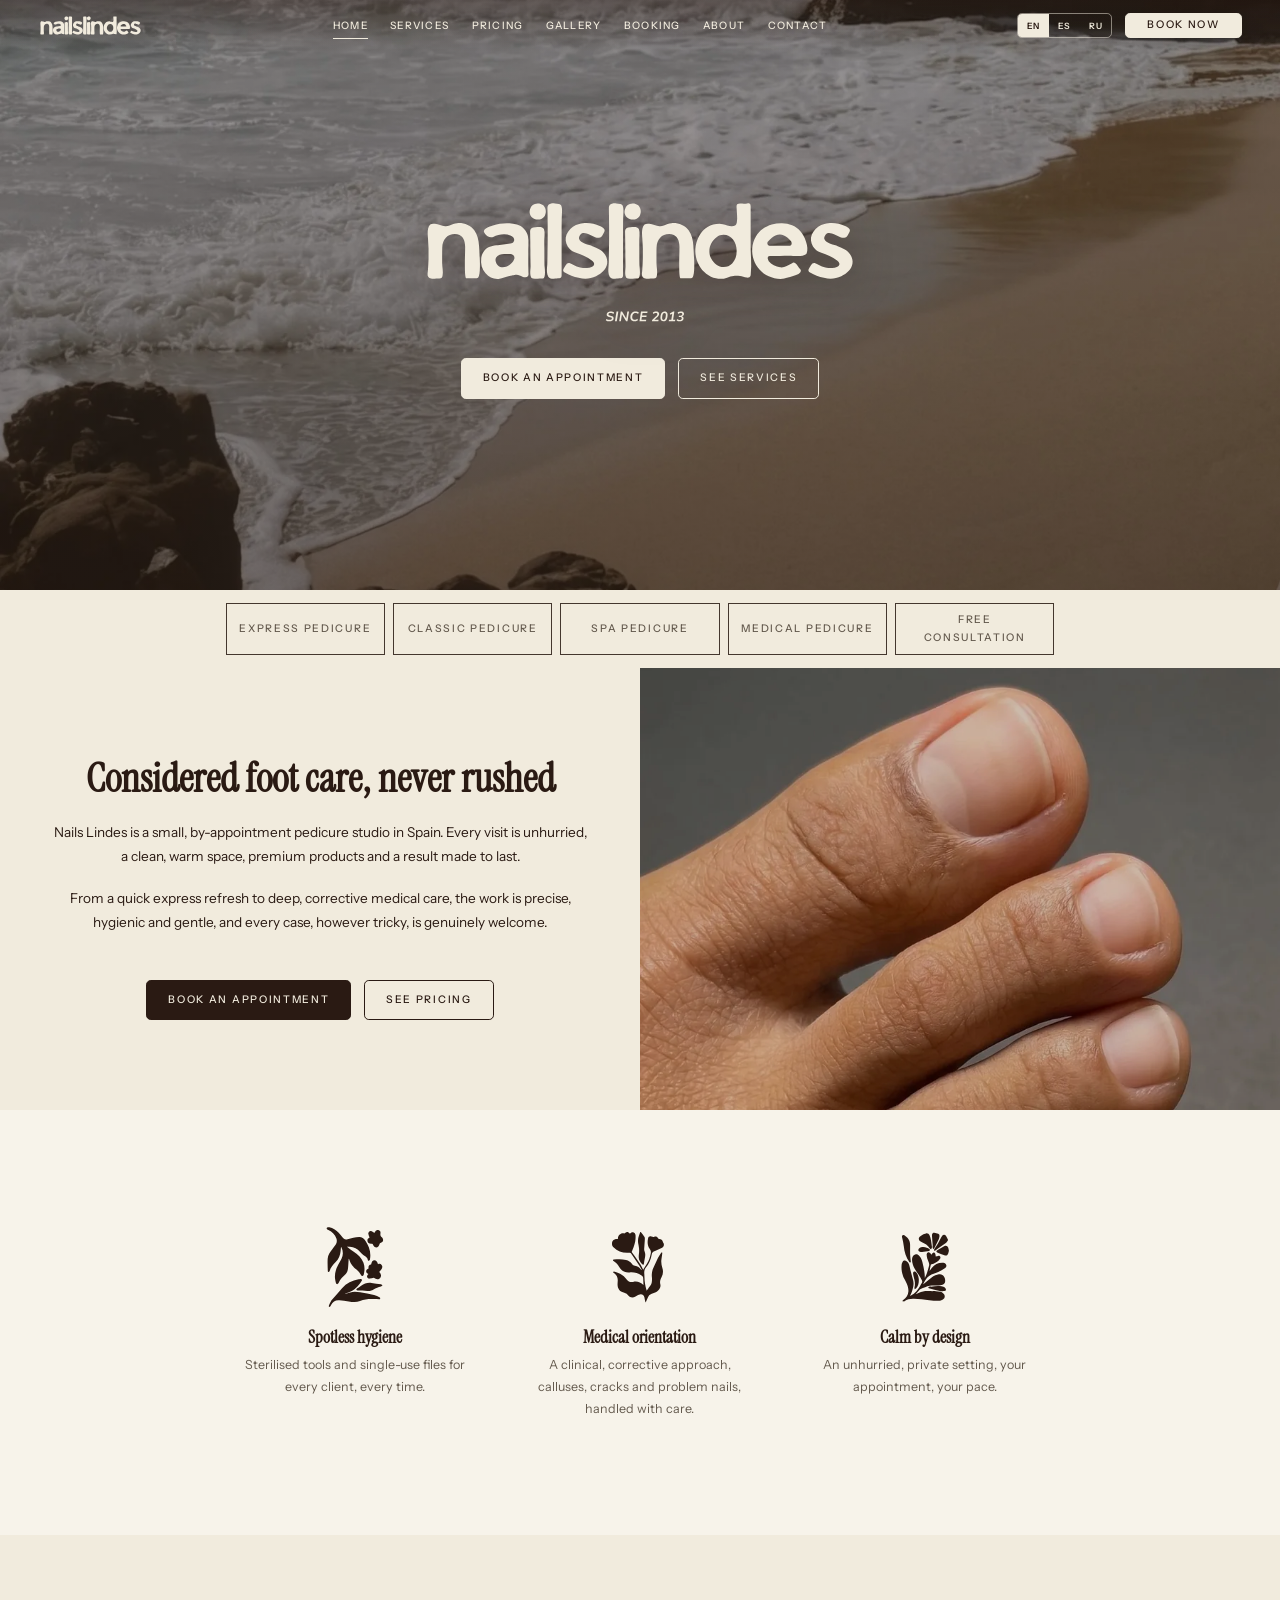
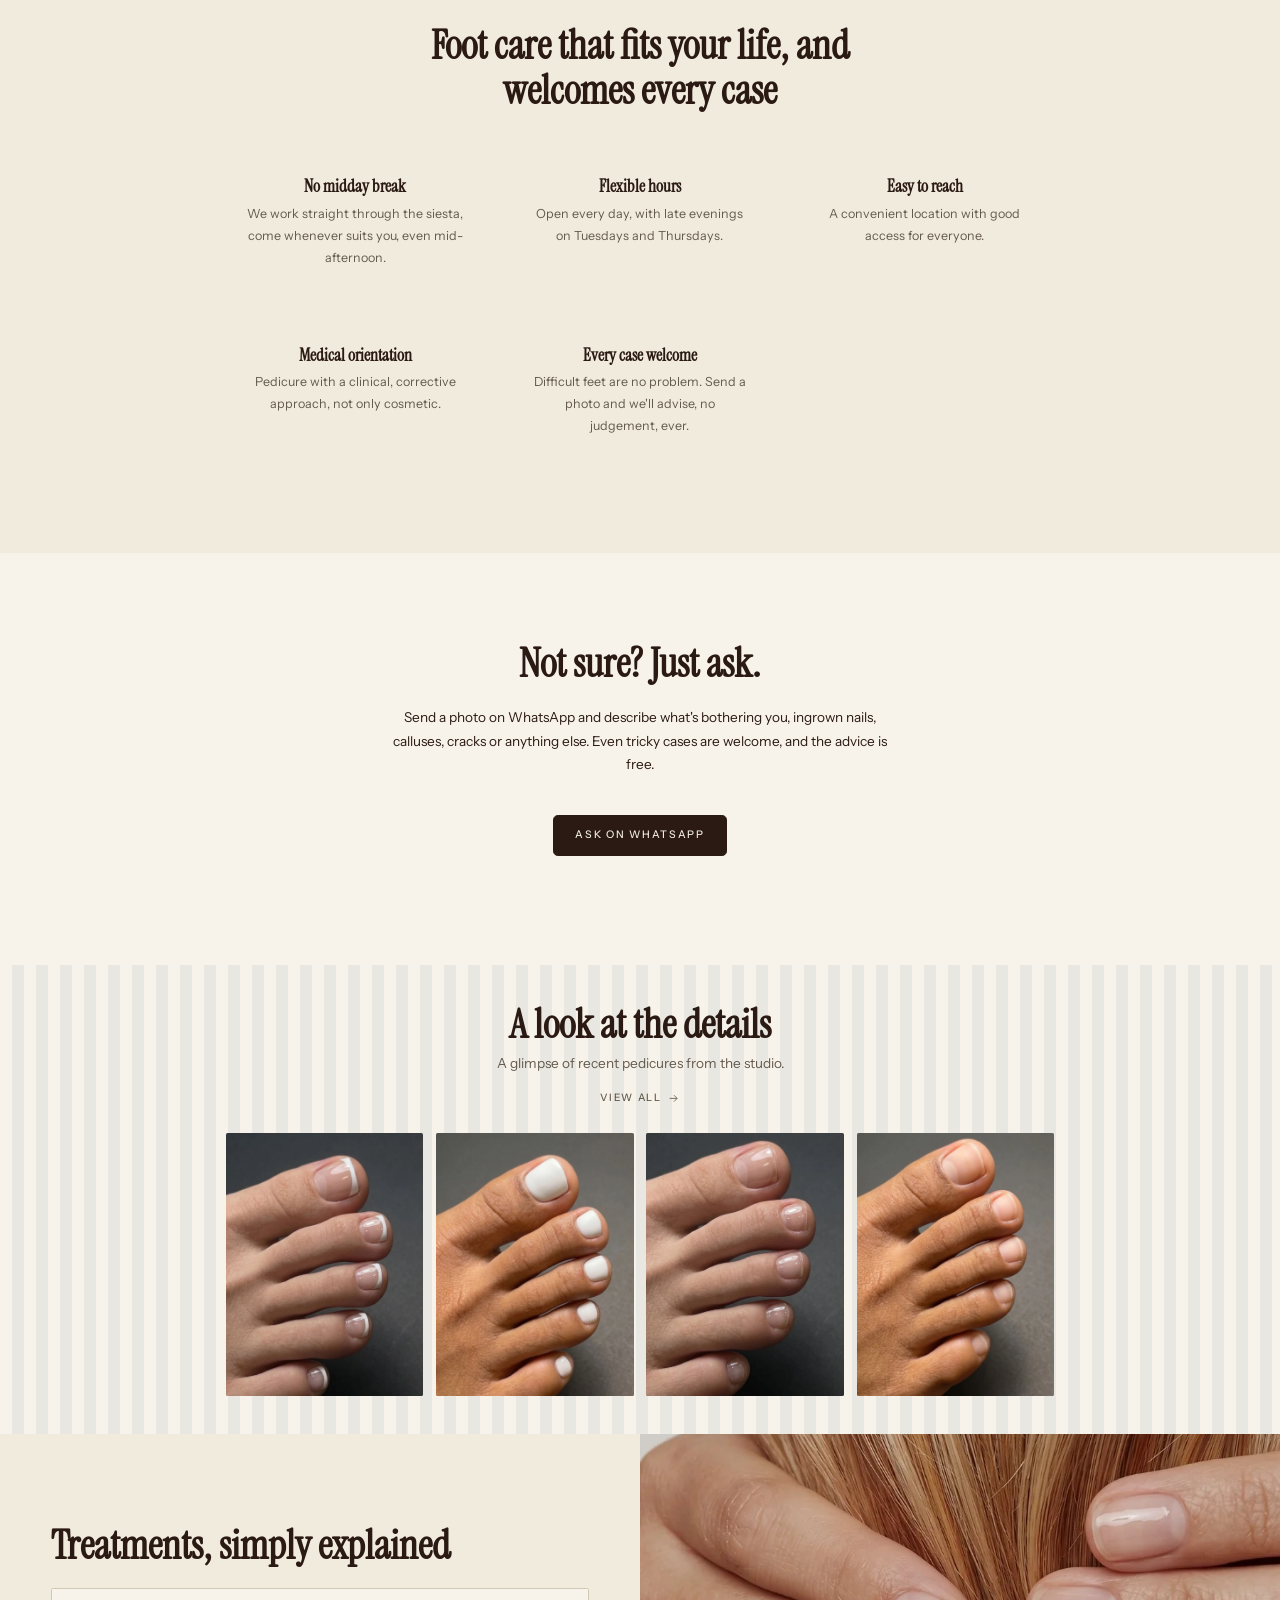
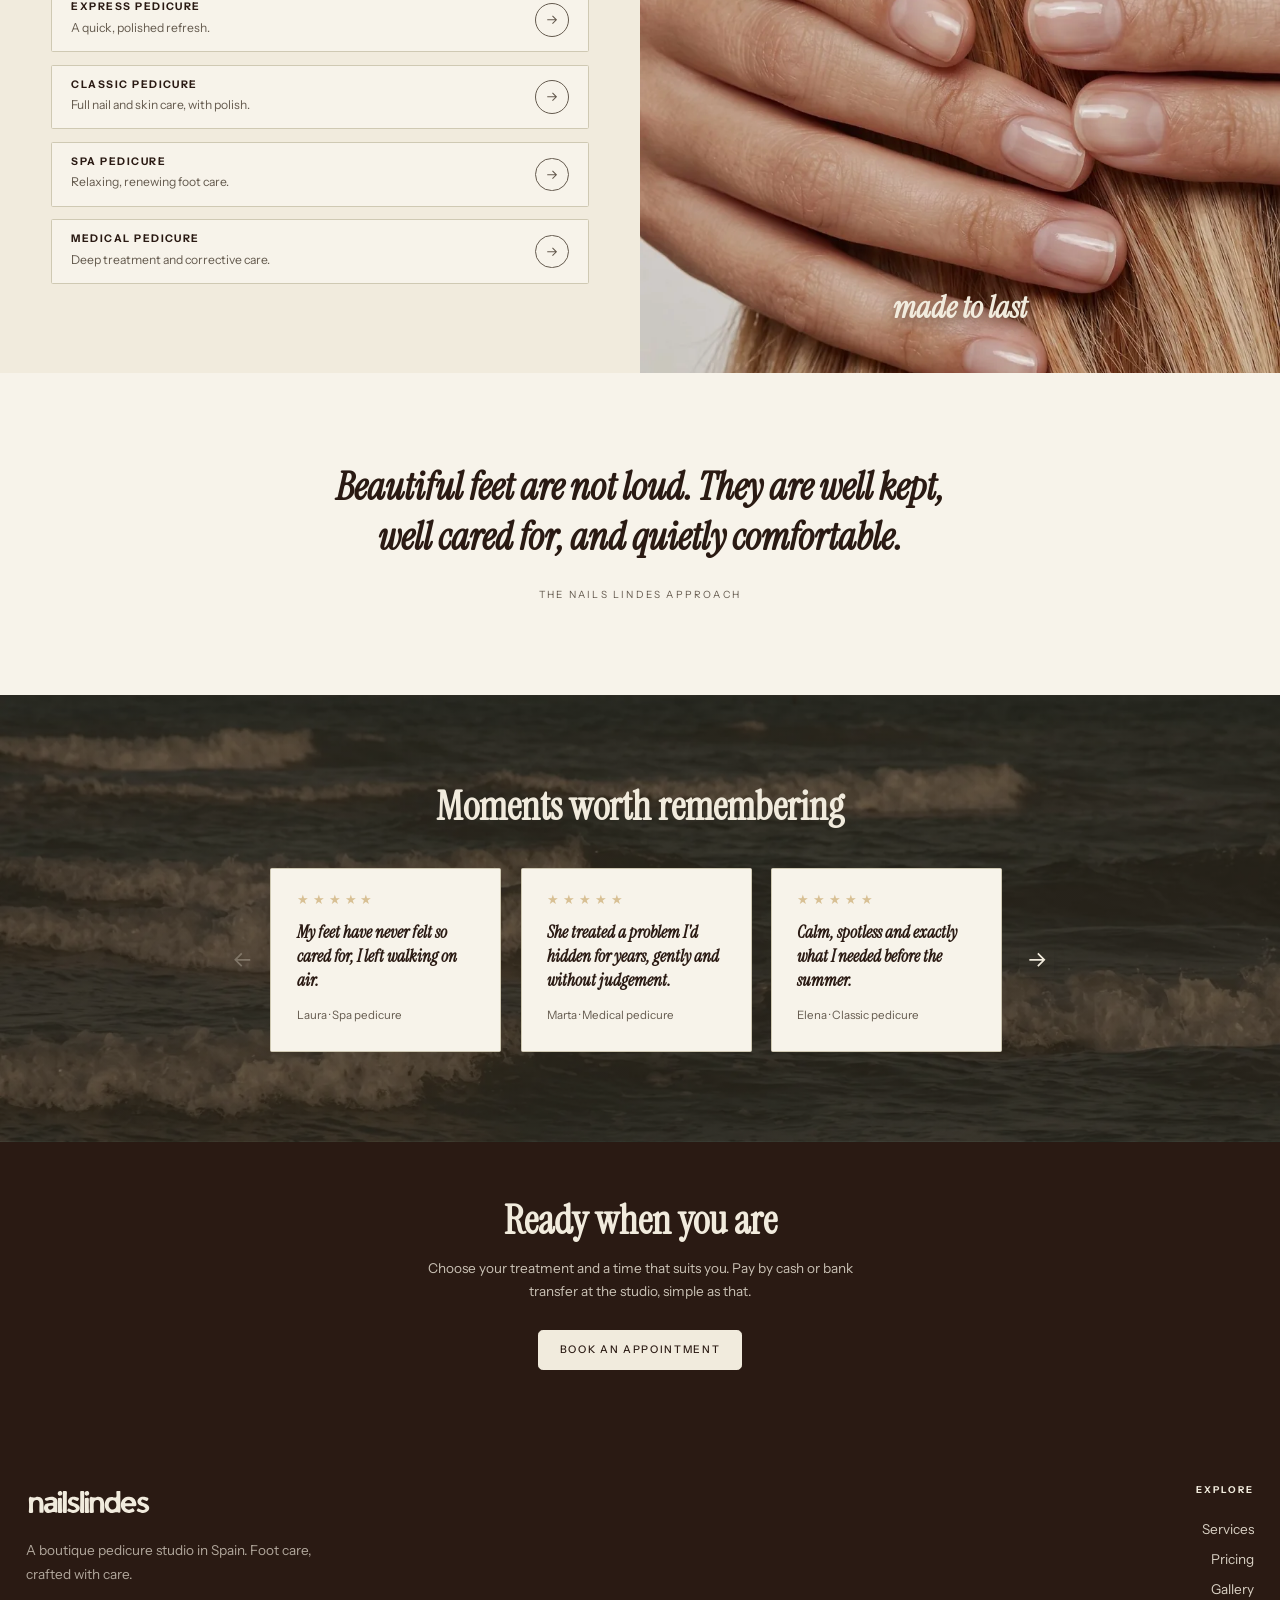
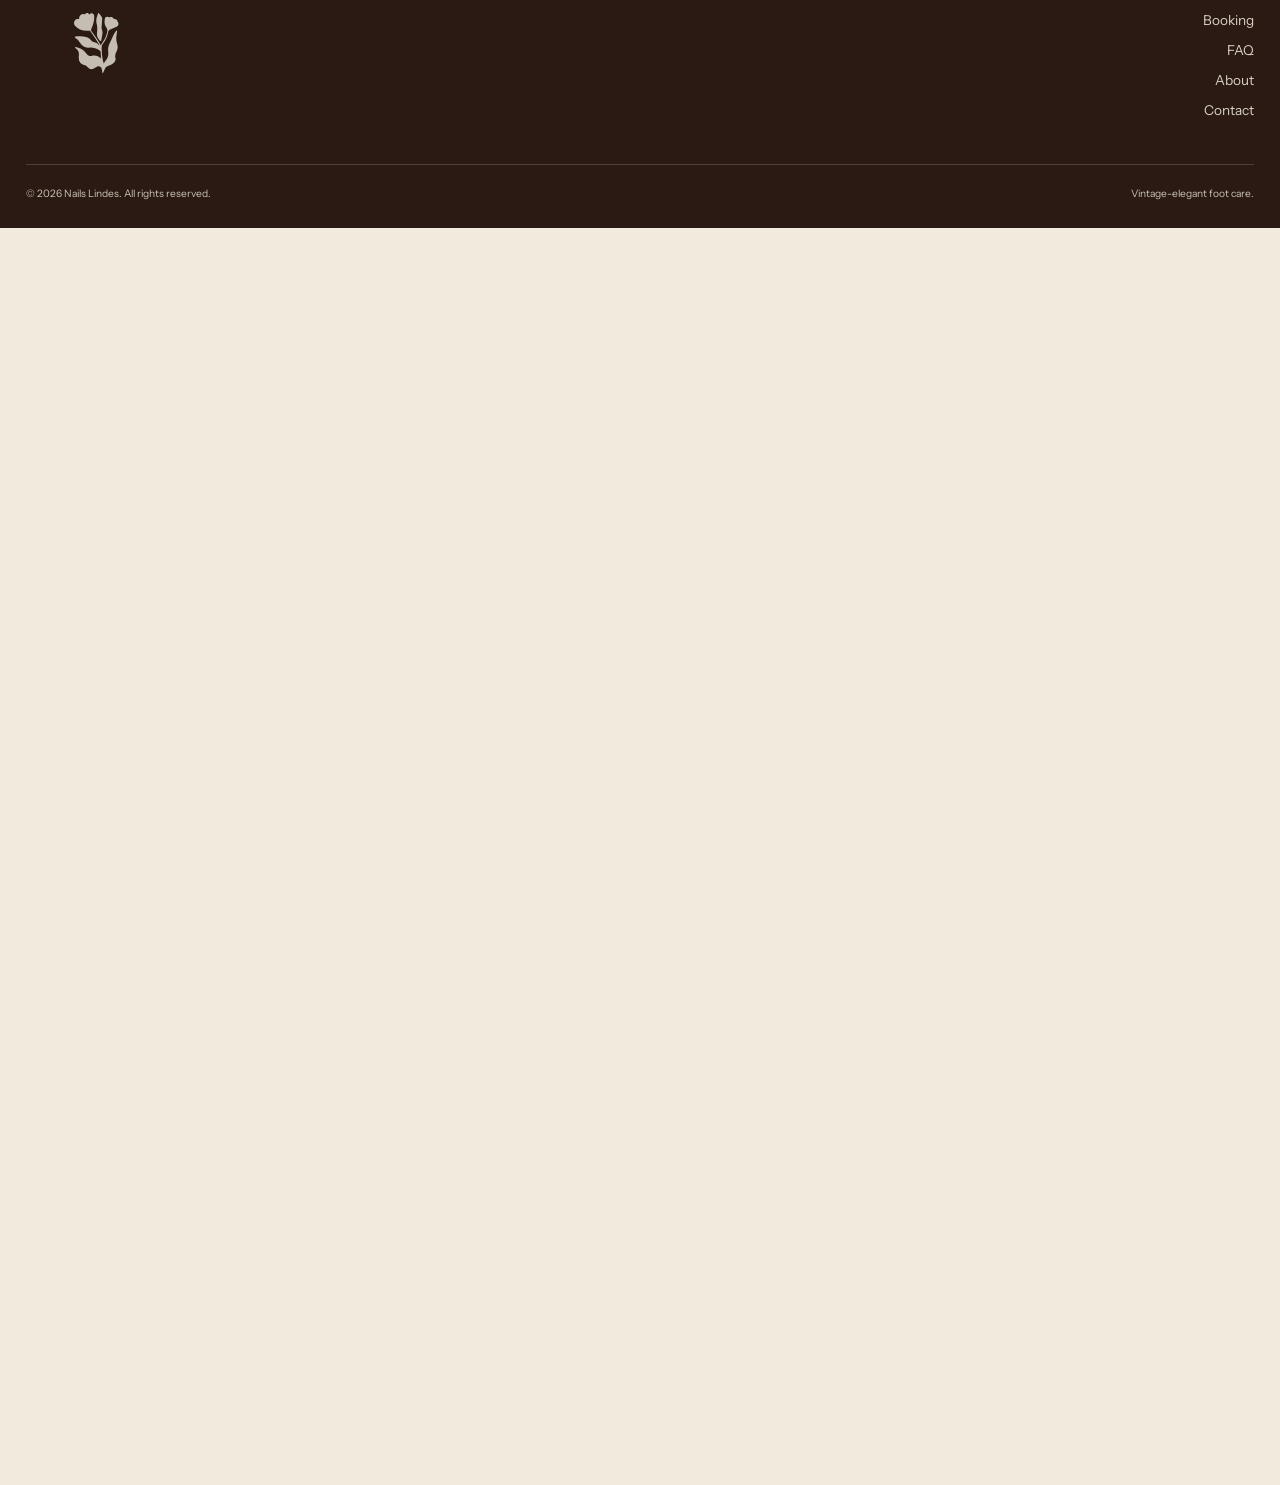
==== index.html @ b9d993a1 "Shift hero image framing slightly lower Set object-position to center 30% on the hero background ima" ====
<!DOCTYPE html>
<html lang="en">
<head>
  <meta charset="utf-8">
  <meta name="viewport" content="width=device-width, initial-scale=1">
  <title>Nails Lindes, Pedicure, crafted with care</title>
  <meta name="description" content="Nails Lindes, a boutique pedicure studio in Spain. Express, classic, spa and medical pedicure with spotless hygiene, transparent pricing and a free WhatsApp consultation.">
  <link rel="preconnect" href="https://fonts.googleapis.com">
  <link rel="preconnect" href="https://fonts.gstatic.com" crossorigin>
  <link href="https://fonts.googleapis.com/css2?family=Instrument+Sans:ital,wght@0,400;0,500;0,600;0,700;1,400&family=Instrument+Serif:ital@0;1&display=swap" rel="stylesheet">
  <link rel="stylesheet" href="assets/css/styles.css?v=61">
  <link rel="icon" href="assets/logos/mark.svg" type="image/svg+xml">
</head>
<body class="home">
  <!-- ================= Header ================= -->
  <header class="site-header">
    <div class="container site-header__bar">
      <a class="brand" href="index.html" aria-label="Nails Lindes, home">
        <img class="brand__wordmark brand__wordmark--dark" src="assets/logos/wordmark.svg" alt="Nails Lindes" width="150" height="32">
        <img class="brand__wordmark brand__wordmark--light" src="assets/logos/wordmark-light.svg" alt="" width="150" height="32" aria-hidden="true">
      </a>
      <nav class="nav" id="nav" aria-label="Primary">
        <a class="nav__link" href="index.html" aria-current="page" data-i18n="nav.home">Home</a>
        <a class="nav__link" href="services.html" data-i18n="nav.services">Services</a>
        <a class="nav__link" href="pricing.html" data-i18n="nav.pricing">Pricing</a>
        <a class="nav__link" href="gallery.html" data-i18n="nav.gallery">Gallery</a>
        <a class="nav__link" href="booking.html" data-i18n="nav.booking">Booking</a>
        <a class="nav__link" href="about.html" data-i18n="nav.about">About</a>
        <a class="nav__link" href="contact.html" data-i18n="nav.contact">Contact</a>
      </nav>
      <div class="header-actions">
        <div class="lang" role="group" aria-label="Language">
          <button class="lang__btn" data-lang="en" type="button">EN</button>
          <button class="lang__btn" data-lang="es" type="button">ES</button>
          <button class="lang__btn" data-lang="ru" type="button">RU</button>
        </div>
        <a class="btn" href="booking.html" data-i18n="cta.book">Book now</a>
        <button class="burger" aria-label="Menu" aria-expanded="false" aria-controls="nav">
          <span></span><span></span><span></span>
        </button>
      </div>
    </div>
  </header>

  <main id="main">
    <!-- ================= Hero ================= -->
    <section class="hero">
      <div class="hero__media">
        <img src="assets/img/hero.webp" alt="" width="1600" height="1000">
      </div>
      <div class="hero__inner">
        <h1 class="hero__wordmark"><img src="assets/logos/hero-logo-2.svg?v=61" alt="Nails Lindes"></h1>
        <div class="hero__cta">
          <a class="btn btn--light" data-book href="#" data-i18n="cta.bookAppt">Book an appointment</a>
          <a class="btn btn--ghost" href="services.html" style="--btn-fg:#F1EBDD;border-color:#F1EBDD" data-i18n="cta.seeServices">See services</a>
        </div>
      </div>
    </section>

    <!-- ================= Category bar (golf model) ================= -->
    <section class="catbar-section">
      <div class="container">
        <div class="cat-bar">
          <a class="cat-box" href="services.html"><span data-i18n="home.do1Title">Express pedicure</span></a>
          <a class="cat-box" href="services.html"><span data-i18n="home.do2Title">Classic pedicure</span></a>
          <a class="cat-box" href="services.html"><span data-i18n="home.do3Title">Spa pedicure</span></a>
          <a class="cat-box" href="services.html"><span data-i18n="home.do4Title">Medical pedicure</span></a>
          <a class="cat-box" href="contact.html"><span data-i18n="home.do5Title">Free consultation</span></a>
        </div>
      </div>
    </section>

    <!-- ================= Intro (full-bleed split, model layout) ================= -->
    <section class="fullsplit fullsplit--compact fullsplit--media-last">
      <div class="fullsplit__body fullsplit__body--center reveal">
        <h2 data-i18n="home.introTitle">Considered foot care, never rushed</h2>
        <p data-i18n="home.introBody1">Nails Lindes is a small, by-appointment pedicure studio in Spain. Every visit is unhurried, a clean, warm space, premium products and a result made to last.</p>
        <p data-i18n="home.introBody2">From a quick express refresh to deep, corrective medical care, the work is precise, hygienic and gentle, and every case, however tricky, is genuinely welcome.</p>
        <div class="hero__cta">
          <a class="btn" data-book href="#" data-i18n="cta.bookAppt">Book an appointment</a>
          <a class="btn btn--ghost" href="pricing.html" data-i18n="cta.seePricing">See pricing</a>
        </div>
      </div>
      <div class="fullsplit__media reveal"><img src="assets/img/intro-pl2.webp?v=61" alt="Pedicure result at Nails Lindes" loading="lazy" width="900" height="1200"></div>
    </section>

    <!-- ================= Marquee ================= -->

    <!-- ================= Features ================= -->
    <section class="section section--surface">
      <div class="container">
        <div class="feature-grid">
          <div class="feature reveal">
            <img class="feature__icon" src="assets/graphics/g2.svg?v=61" alt="" width="60" height="60" loading="lazy">
            <h3 data-i18n="home.f1Title">Spotless hygiene</h3>
            <p data-i18n="home.f1Body">Sterilised tools and single-use files for every client, every time.</p>
          </div>
          <div class="feature reveal">
            <img class="feature__icon" src="assets/graphics/g3.svg?v=61" alt="" width="60" height="60" loading="lazy">
            <h3 data-i18n="home.f2Title">Medical orientation</h3>
            <p data-i18n="home.f2Body">A clinical, corrective approach, calluses, cracks and problem nails, handled with care.</p>
          </div>
          <div class="feature reveal">
            <img class="feature__icon" src="assets/graphics/g4.svg?v=61" alt="" width="60" height="60" loading="lazy">
            <h3 data-i18n="home.f3Title">Calm by design</h3>
            <p data-i18n="home.f3Body">An unhurried, private setting, your appointment, your pace.</p>
          </div>
        </div>
      </div>
    </section>

    <!-- ================= Why Nails Lindes (benefits) ================= -->
    <section class="section">
      <div class="container">
        <div class="section-head section-head--center">
          <h2 data-i18n="why.title">Foot care that fits your life, and welcomes every case</h2>
        </div>
        <div class="feature-grid">
          <div class="feature reveal">
            <h3 data-i18n="why.b1Title">No midday break</h3>
            <p data-i18n="why.b1Body">We work straight through the siesta, come whenever suits you, even mid-afternoon.</p>
          </div>
          <div class="feature reveal">
            <h3 data-i18n="why.b2Title">Flexible hours</h3>
            <p data-i18n="why.b2Body">Open every day, with late evenings on Tuesdays and Thursdays.</p>
          </div>
          <div class="feature reveal">
            <h3 data-i18n="why.b3Title">Easy to reach</h3>
            <p data-i18n="why.b3Body">A convenient location with good access for everyone.</p>
          </div>
          <div class="feature reveal">
            <h3 data-i18n="why.b4Title">Medical orientation</h3>
            <p data-i18n="why.b4Body">Pedicure with a clinical, corrective approach, not only cosmetic.</p>
          </div>
          <div class="feature reveal">
            <h3 data-i18n="why.b5Title">Every case welcome</h3>
            <p data-i18n="why.b5Body">Difficult feet are no problem. Send a photo and we'll advise, no judgement, ever.</p>
          </div>
        </div>
      </div>
    </section>

    <!-- ================= Free consultation band ================= -->
    <section class="section section--surface">
      <div class="container container--narrow" style="text-align:center">
        <div class="section-head section-head--center">
          <h2 data-i18n="consult.title">Not sure? Just ask.</h2>
          <p data-i18n="consult.body">Send a photo on WhatsApp and describe what's bothering you, ingrown nails, calluses, cracks or anything else. Even tricky cases are welcome, and the advice is free.</p>
        </div>
        <p style="margin-top:1.4rem">
          <a class="btn" data-book href="#" data-i18n="consult.cta">Ask on WhatsApp</a>
        </p>
      </div>
    </section>

    <!-- ================= Gallery preview (CLUB GALLERY model) ================= -->
    <section class="section section--stripe">
      <div class="container">
        <div class="gallery-head">
          <div>
            <h2 style="margin:0 0 .4rem" data-i18n="home.galleryTitle">A look at the details</h2>
            <p class="muted" style="margin:0" data-i18n="home.gallerySub">A glimpse of recent sets from the studio.</p>
          </div>
          <a class="link-arrow" href="gallery.html">
            <span data-i18n="cta.viewAll">View all</span>
            <svg viewBox="0 0 24 24" fill="none" stroke="currentColor" stroke-width="1.6"><path d="M5 12h14M13 6l6 6-6 6"/></svg>
          </a>
        </div>
        <div class="gallery-row">
          <a class="thumb reveal" href="gallery.html"><img src="assets/img/galh-1.webp?v=61" alt="Pedicure at Nails Lindes" loading="lazy" width="1600" height="1200"></a>
          <a class="thumb reveal" href="gallery.html"><img src="assets/img/galh-2.webp?v=61" alt="Pedicure at Nails Lindes" loading="lazy" width="1600" height="1200"></a>
          <a class="thumb reveal" href="gallery.html"><img src="assets/img/galh-3.webp?v=61" alt="Pedicure at Nails Lindes" loading="lazy" width="1600" height="1200"></a>
          <a class="thumb reveal" href="gallery.html"><img src="assets/img/galh-4.webp?v=61" alt="Pedicure at Nails Lindes" loading="lazy" width="1600" height="1200"></a>
        </div>
      </div>
    </section>

    <!-- ================= Striped divider ================= -->

    <!-- ================= Treatments (full-bleed split, model layout) ================= -->
    <section class="fullsplit">
      <div class="fullsplit__body reveal">
        <h2 data-i18n="home.doTitle">Treatments, simply explained</h2>
        <ul class="linklist">
          <li><a class="linklist__item" href="services.html">
            <span><h4 data-i18n="home.do1Title">Express pedicure</h4><p data-i18n="home.do1Body">A quick, polished refresh.</p></span>
            <svg class="linklist__chev" viewBox="0 0 24 24" fill="none" stroke="currentColor" stroke-width="1.6"><path d="M5 12h14M13 6l6 6-6 6"/></svg>
          </a></li>
          <li><a class="linklist__item" href="services.html">
            <span><h4 data-i18n="home.do2Title">Classic pedicure</h4><p data-i18n="home.do2Body">Full nail and skin care, with polish.</p></span>
            <svg class="linklist__chev" viewBox="0 0 24 24" fill="none" stroke="currentColor" stroke-width="1.6"><path d="M5 12h14M13 6l6 6-6 6"/></svg>
          </a></li>
          <li><a class="linklist__item" href="services.html">
            <span><h4 data-i18n="home.do3Title">Spa pedicure</h4><p data-i18n="home.do3Body">Relaxing, renewing foot care.</p></span>
            <svg class="linklist__chev" viewBox="0 0 24 24" fill="none" stroke="currentColor" stroke-width="1.6"><path d="M5 12h14M13 6l6 6-6 6"/></svg>
          </a></li>
          <li><a class="linklist__item" href="services.html">
            <span><h4 data-i18n="home.do4Title">Medical pedicure</h4><p data-i18n="home.do4Body">Deep treatment and corrective care.</p></span>
            <svg class="linklist__chev" viewBox="0 0 24 24" fill="none" stroke="currentColor" stroke-width="1.6"><path d="M5 12h14M13 6l6 6-6 6"/></svg>
          </a></li>
        </ul>
      </div>
      <div class="fullsplit__media reveal">
        <img src="assets/img/treat-ref.webp?v=61" alt="Pedicure result at Nails Lindes" loading="lazy" width="900" height="1200">
        <span class="fullsplit__script">made to last</span>
      </div>
    </section>

    <!-- ================= Quote band ================= -->
    <section class="section section--surface">
      <div class="container quote-band">
        <p class="quote-band__mark" data-i18n="home.quote">Beautiful nails are not loud. They are well kept, well finished, and quietly confident.</p>
        <cite data-i18n="home.quoteCite">The Nails Lindes approach</cite>
      </div>
    </section>

    <!-- ================= Testimonials ================= -->
    <section class="section testi">
      <div class="container">
        <div class="section-head section-head--center">
          <h2 style="margin:0" data-i18n="testi.title">Moments worth remembering</h2>
        </div>
        <div class="testi-wrap">
          <button class="testi-arrow testi-arrow--prev" data-testi-prev type="button" aria-label="Previous" data-i18n-attr="aria-label:testi.prev">
            <svg viewBox="0 0 24 24" fill="none" stroke="currentColor" stroke-width="1.6"><path d="M19 12H5M11 6l-6 6 6 6"/></svg>
          </button>
          <div class="testi-viewport">
            <div class="testi-track">
            <figure class="testi-card reveal">
              <div class="testi-stars" role="img" aria-label="5 / 5">★★★★★</div>
              <blockquote data-i18n="testi.q1">The most beautiful set I've ever had.</blockquote>
              <cite data-i18n="testi.a1">Laura · Spa pedicure</cite>
            </figure>
            <figure class="testi-card reveal">
              <div class="testi-stars" role="img" aria-label="5 / 5">★★★★★</div>
              <blockquote data-i18n="testi.q2">Calm, personal and spotless.</blockquote>
              <cite data-i18n="testi.a2">Marta · Medical pedicure</cite>
            </figure>
            <figure class="testi-card reveal">
              <div class="testi-stars" role="img" aria-label="5 / 5">★★★★★</div>
              <blockquote data-i18n="testi.q3">Exactly the elegant, natural look I wanted.</blockquote>
              <cite data-i18n="testi.a3">Elena · Classic pedicure</cite>
            </figure>
            <figure class="testi-card reveal">
              <div class="testi-stars" role="img" aria-label="5 / 5">★★★★★</div>
              <blockquote data-i18n="testi.q4">Three weeks on and they still look freshly done.</blockquote>
              <cite data-i18n="testi.a4">Sofía · Classic pedicure · gel</cite>
            </figure>
            <figure class="testi-card reveal">
              <div class="testi-stars" role="img" aria-label="5 / 5">★★★★★</div>
              <blockquote data-i18n="testi.q5">The free consultation put me completely at ease.</blockquote>
              <cite data-i18n="testi.a5">Carmen · Free consultation</cite>
            </figure>
            <figure class="testi-card reveal">
              <div class="testi-stars" role="img" aria-label="5 / 5">★★★★★</div>
              <blockquote data-i18n="testi.q6">Relaxing from start to finish.</blockquote>
              <cite data-i18n="testi.a6">Natalia · Spa pedicure</cite>
            </figure>
            </div>
          </div>
          <button class="testi-arrow testi-arrow--next" data-testi-next type="button" aria-label="Next" data-i18n-attr="aria-label:testi.next">
            <svg viewBox="0 0 24 24" fill="none" stroke="currentColor" stroke-width="1.6"><path d="M5 12h14M13 6l6 6-6 6"/></svg>
          </button>
        </div>
      </div>
    </section>


    <!-- ================= CTA band ================= -->
    <section class="section--tight section section--dark cta-band">
      <div class="container">
        <h2 data-i18n="home.ctaTitle">Ready when you are</h2>
        <p data-i18n="home.ctaBody">Choose your treatment and a time that suits you. Pay by cash or bank transfer at the studio, simple as that.</p>
        <a class="btn btn--light" data-book href="#" data-i18n="cta.bookAppt">Book an appointment</a>
      </div>
    </section>
  </main>

  <!-- ================= Footer ================= -->
  <footer class="site-footer">
    <div class="container">
      <div class="footer-grid">
        <div class="footer-col">
          <a class="brand" href="index.html" aria-label="Nails Lindes, home">
            <img class="footer-logo" src="assets/logos/wordmark-light.svg" alt="Nails Lindes" width="170" height="36">
          </a>
          <p class="muted" style="margin-top:1rem;max-width:34ch" data-i18n="footer.tagline">A boutique pedicure studio in Spain.</p>
          <img class="footer-illus" src="assets/graphics/footer-illus.svg" alt="" width="120" height="90" style="margin-top:1.6rem">
        </div>
        <div class="footer-col">
          <h4 data-i18n="footer.explore">Explore</h4>
          <ul>
            <li><a href="services.html" data-i18n="nav.services">Services</a></li>
            <li><a href="pricing.html" data-i18n="nav.pricing">Pricing</a></li>
            <li><a href="gallery.html" data-i18n="nav.gallery">Gallery</a></li>
            <li><a href="booking.html" data-i18n="nav.booking">Booking</a></li>
            <li><a href="faq.html" data-i18n="nav.faq">FAQ</a></li>
            <li><a href="about.html" data-i18n="nav.about">About</a></li>
            <li><a href="contact.html" data-i18n="nav.contact">Contact</a></li>
          </ul>
        </div>
      </div>
      <div class="footer-bottom">
        <span>© <span data-year>2026</span> Nails Lindes. <span data-i18n="footer.rights">All rights reserved.</span></span>
        <span data-i18n="footer.built">Vintage-elegant foot care.</span>
      </div>
    </div>
  </footer>

  <script src="assets/js/config.js?v=61"></script>
  <script src="assets/js/i18n.js?v=61"></script>
  <script src="assets/js/main.js?v=61"></script>
</body>
</html>
---- assets/css/styles.css ----
/* ==========================================================================
   Nails Lindes — design system
   Plain CSS. Tokens first, then base, layout, components, utilities.
   ========================================================================== */

/* ---------- Tokens ------------------------------------------------------- */
:root {
  /* Brand palette — exact hexes, do not alter */
  --color-beige:  #F1EBDD;
  --color-tan:    #D8C094;
  --color-silver: #CFC9B3;
  --color-cadet:  #94A3AF;
  --color-stone:  #645A4E;
  --color-coffee: #2A1A13;

  /* Derived / functional */
  --bg:            var(--color-beige);
  --bg-surface:    #F7F3EA;
  --bg-dark:       var(--color-coffee);
  --text:          var(--color-coffee);
  --text-soft:     var(--color-stone);
  --line:          var(--color-silver);
  --accent:        var(--color-tan);
  --accent-cool:   var(--color-cadet);

  /* Typography */
  --font-serif: "Instrument Serif", "Times New Roman", serif;
  --font-sans:  "Instrument Sans", "Helvetica Neue", Arial, sans-serif;

  --tracking-wide:  0.16em;
  --tracking-label: 0.22em;

  /* Spacing scale */
  --space-1: 0.5rem;
  --space-2: 1rem;
  --space-3: 1.5rem;
  --space-4: 2rem;
  --space-5: 3rem;
  --space-6: 4.5rem;
  --space-7: 7rem;

  --maxw: 1240px;
  --maxw-narrow: 760px;
  --radius: 2px;
  --shadow-soft: 0 18px 50px -28px rgba(42, 26, 19, 0.45);
  --ease: cubic-bezier(0.22, 0.61, 0.36, 1);
}

/* ---------- Reset / base ------------------------------------------------- */
*, *::before, *::after { box-sizing: border-box; }

html { scroll-behavior: smooth; -webkit-text-size-adjust: 100%; }
@media (prefers-reduced-motion: reduce) {
  html { scroll-behavior: auto; }
  *, *::before, *::after { animation-duration: 0.001ms !important; animation-iteration-count: 1 !important; transition-duration: 0.001ms !important; }
}

body {
  margin: 0;
  background: var(--bg);
  color: var(--text);
  font-family: var(--font-sans);
  font-weight: 400;
  font-size: 1.0625rem;
  line-height: 1.75;
  -webkit-font-smoothing: antialiased;
  text-rendering: optimizeLegibility;
  overflow-x: hidden;
}

h1, h2, h3, h4 {
  font-family: var(--font-serif);
  font-weight: 400;
  line-height: 1.12;
  margin: 0 0 var(--space-3);
  color: var(--text);
}
h1 { font-size: clamp(2.6rem, 6vw, 4.6rem); font-weight: 400; letter-spacing: 0.01em; }
h2 { font-size: clamp(2rem, 4vw, 3.1rem); }
h3 { font-size: clamp(1.5rem, 2.4vw, 2rem); }
h4 { font-size: 1.25rem; }

p { margin: 0 0 var(--space-3); }
a { color: inherit; text-decoration: none; }
img, svg { max-width: 100%; display: block; }
ul { margin: 0; padding: 0; list-style: none; }

::selection { background: var(--color-tan); color: var(--color-coffee); }

:focus-visible {
  outline: 2px solid var(--color-stone);
  outline-offset: 3px;
}

/* ---------- Helpers ------------------------------------------------------ */
.container { width: 100%; max-width: var(--maxw); margin-inline: auto; padding-inline: var(--space-4); }
.container--narrow { max-width: var(--maxw-narrow); }
.section { padding-block: var(--space-7); }
.section--tight { padding-block: var(--space-6); }
.section--surface { background: var(--bg-surface); }
.section--dark { background: var(--bg-dark); color: var(--color-beige); }
.section--dark h1, .section--dark h2, .section--dark h3 { color: var(--color-beige); }

.text-center { text-align: center; }
.muted { color: var(--text-soft); }
.lead { font-size: 1.2rem; color: var(--text-soft); }
.mx-auto { margin-inline: auto; }
.stack > * + * { margin-top: var(--space-3); }
.hidden { display: none !important; }

/* Eyebrow / small label */
.eyebrow {
  font-family: var(--font-sans);
  font-weight: 500;
  text-transform: uppercase;
  letter-spacing: var(--tracking-label);
  font-size: 0.72rem;
  color: var(--color-stone);
  display: inline-flex;
  align-items: center;
  gap: 0.6em;
  margin-bottom: var(--space-2);
}
.eyebrow::before {
  content: "";
  width: 28px;
  height: 1px;
  background: var(--color-tan);
}
.eyebrow--center { justify-content: center; }
.eyebrow--center::after {
  content: "";
  width: 28px;
  height: 1px;
  background: var(--color-tan);
}

/* Section heading block */
.section-head { max-width: 640px; margin-bottom: var(--space-5); }
.section-head--center { margin-inline: auto; text-align: center; }

/* ---------- Buttons ------------------------------------------------------ */
.btn {
  --btn-bg: var(--color-coffee);
  --btn-fg: var(--color-beige);
  display: inline-flex;
  align-items: center;
  justify-content: center;
  gap: 0.6em;
  padding: 0.95em 2em;
  font-family: var(--font-sans);
  font-weight: 500;
  font-size: 0.82rem;
  letter-spacing: var(--tracking-wide);
  text-transform: uppercase;
  background: var(--btn-bg);
  color: var(--btn-fg);
  border: 1px solid var(--btn-bg);
  border-radius: var(--radius);
  cursor: pointer;
  transition: background .35s var(--ease), color .35s var(--ease), transform .35s var(--ease);
}
.btn:hover { background: transparent; color: var(--btn-bg); transform: translateY(-2px); }
.btn--ghost { --btn-bg: transparent; --btn-fg: var(--color-coffee); border-color: var(--color-coffee); }
.btn--ghost:hover { background: var(--color-coffee); color: var(--color-beige); }
.btn--light { --btn-bg: var(--color-beige); --btn-fg: var(--color-coffee); }
.btn--light:hover { background: transparent; color: var(--color-beige); border-color: var(--color-beige); }
.btn--block { width: 100%; }

.link-arrow {
  display: inline-flex;
  align-items: center;
  gap: 0.5em;
  font-weight: 500;
  font-size: 0.8rem;
  letter-spacing: var(--tracking-wide);
  text-transform: uppercase;
  color: var(--color-stone);
  transition: gap .3s var(--ease), color .3s var(--ease);
}
.link-arrow svg { width: 16px; height: 16px; }
.link-arrow:hover { gap: 0.9em; color: var(--color-coffee); }

/* ==========================================================================
   Header / navigation
   ========================================================================== */
.site-header {
  position: sticky;
  top: 0;
  z-index: 100;
  background: color-mix(in srgb, var(--color-beige) 90%, transparent);
  backdrop-filter: blur(10px);
  border-bottom: 1px solid var(--line);
}
.site-header__bar {
  display: flex;
  align-items: center;
  justify-content: space-between;
  gap: var(--space-3);
  padding-block: var(--space-2);
}
.brand { display: inline-flex; align-items: center; gap: 0.7rem; }
.brand__mark { width: 34px; height: 34px; }
.brand__name {
  font-family: var(--font-serif);
  font-weight: 400;
  font-size: 1.25rem;
  letter-spacing: var(--tracking-wide);
  text-transform: uppercase;
  color: var(--color-coffee);
  line-height: 1;
}

.nav { display: flex; align-items: center; gap: clamp(1rem, 2.2vw, 2.4rem); }
.nav__link {
  font-size: 0.8rem;
  font-weight: 500;
  letter-spacing: 0.12em;
  text-transform: uppercase;
  color: var(--color-stone);
  position: relative;
  padding-block: 0.3rem;
  transition: color .3s var(--ease);
}
.nav__link::after {
  content: "";
  position: absolute;
  left: 0; bottom: 0;
  width: 100%; height: 1px;
  background: var(--color-coffee);
  transform: scaleX(0);
  transform-origin: left;
  transition: transform .35s var(--ease);
}
.nav__link:hover, .nav__link[aria-current="page"] { color: var(--color-coffee); }
.nav__link:hover::after, .nav__link[aria-current="page"]::after { transform: scaleX(1); }

.header-actions { display: flex; align-items: center; gap: var(--space-2); }

/* Language switcher */
.lang {
  display: inline-flex;
  align-items: center;
  border: 1px solid var(--line);
  border-radius: 999px;
  overflow: hidden;
}
.lang__btn {
  appearance: none;
  border: 0;
  background: transparent;
  cursor: pointer;
  font-family: var(--font-sans);
  font-size: 0.68rem;
  font-weight: 600;
  letter-spacing: 0.1em;
  text-transform: uppercase;
  color: var(--color-stone);
  padding: 0.4rem 0.7rem;
  transition: background .3s var(--ease), color .3s var(--ease);
}
.lang__btn[aria-pressed="true"] { background: var(--color-coffee); color: var(--color-beige); }

/* Burger */
.burger {
  display: none;
  flex-direction: column;
  justify-content: center;
  gap: 5px;
  width: 42px; height: 42px;
  border: 1px solid var(--line);
  border-radius: var(--radius);
  background: transparent;
  cursor: pointer;
}
.burger span { display: block; height: 1.5px; width: 20px; margin-inline: auto; background: var(--color-coffee); transition: transform .3s var(--ease), opacity .3s var(--ease); }
.burger[aria-expanded="true"] span:nth-child(1) { transform: translateY(6.5px) rotate(45deg); }
.burger[aria-expanded="true"] span:nth-child(2) { opacity: 0; }
.burger[aria-expanded="true"] span:nth-child(3) { transform: translateY(-6.5px) rotate(-45deg); }

@media (max-width: 940px) {
  .burger { display: flex; }
  .nav {
    position: fixed;
    inset: 0 0 0 auto;
    width: min(320px, 84vw);
    flex-direction: column;
    align-items: flex-start;
    justify-content: center;
    gap: var(--space-3);
    padding: var(--space-6) var(--space-4);
    background: var(--color-beige);
    border-left: 1px solid var(--line);
    transform: translateX(100%);
    transition: transform .4s var(--ease);
    z-index: 99;
  }
  .nav.is-open { transform: translateX(0); box-shadow: var(--shadow-soft); }
  .nav__link { font-size: 1rem; }
  .nav-backdrop {
    position: fixed; inset: 0;
    background: rgba(42,26,19,.35);
    opacity: 0; visibility: hidden;
    transition: opacity .3s var(--ease), visibility .3s var(--ease);
    z-index: 98;
  }
  .nav-backdrop.is-open { opacity: 1; visibility: visible; }
}

/* ==========================================================================
   Hero
   ========================================================================== */
.hero {
  position: relative;
  min-height: clamp(560px, 82vh, 860px);
  display: grid;
  place-items: center;
  text-align: center;
  color: var(--color-beige);
  overflow: hidden;
}
.hero__media { position: absolute; inset: 0; }
.hero__media img { width: 100%; height: 100%; object-fit: cover; object-position: center 30%; }
.hero::after {
  content: "";
  position: absolute; inset: 0;
  background: linear-gradient(180deg, rgba(42,26,19,.30), rgba(42,26,19,.55));
}
.hero__inner { position: relative; z-index: 2; padding: var(--space-5) var(--space-4); max-width: 820px; }

/* Diamond badge overlay */
.hero__badge {
  width: clamp(120px, 16vw, 170px);
  height: clamp(120px, 16vw, 170px);
  margin: 0 auto var(--space-4);
  display: grid;
  place-items: center;
  background: color-mix(in srgb, var(--color-beige) 92%, transparent);
  transform: rotate(45deg);
  border: 1px solid color-mix(in srgb, var(--color-stone) 40%, transparent);
  box-shadow: var(--shadow-soft);
}
.hero__badge > * { transform: rotate(-45deg); width: 70%; height: 70%; }

.hero h1 { color: var(--color-beige); margin-bottom: var(--space-3); }
.hero__sub { font-size: 1.15rem; color: color-mix(in srgb, var(--color-beige) 88%, transparent); max-width: 540px; margin-inline: auto; }
.hero__cta { margin-top: var(--space-4); display: flex; gap: var(--space-2); justify-content: center; flex-wrap: wrap; }
.hero__tagline {
  font-family: var(--font-serif);
  font-style: italic;
  font-size: 1.05rem;
  letter-spacing: 0.04em;
  color: color-mix(in srgb, var(--color-beige) 85%, transparent);
}

/* Hero variant: component / asymmetric (no full-bleed image) */
.hero-split {
  background: var(--bg-surface);
  border-bottom: 1px solid var(--line);
}
.hero-split__grid {
  display: grid;
  grid-template-columns: 1fr minmax(auto, 560px) 1fr;
  align-items: center;
  gap: var(--space-4);
}
.hero-split__media img { aspect-ratio: 3/4; object-fit: cover; width: 100%; border-radius: var(--radius); }
.hero-split__center { text-align: center; }
@media (max-width: 900px) {
  .hero-split__grid { grid-template-columns: 1fr; }
  .hero-split__media { display: none; }
}

/* ==========================================================================
   2-column split
   ========================================================================== */
.split {
  display: grid;
  grid-template-columns: 1fr 1fr;
  align-items: center;
  gap: clamp(2rem, 5vw, 5rem);
}
.split--reverse .split__media { order: 2; }
.split__media { position: relative; }
.split__media img { width: 100%; aspect-ratio: 4/5; object-fit: cover; border-radius: var(--radius); }
.split__media--overlay::after {
  content: attr(data-script);
  position: absolute;
  left: 50%; bottom: 8%;
  transform: translateX(-50%);
  font-family: var(--font-serif);
  font-style: italic;
  font-size: clamp(1.6rem, 3vw, 2.4rem);
  color: var(--color-beige);
  text-shadow: 0 4px 18px rgba(42,26,19,.5);
  white-space: nowrap;
}
@media (max-width: 820px) {
  .split { grid-template-columns: 1fr; }
  .split--reverse .split__media { order: 0; }
}

/* List with chevron (CTA list) */
.linklist { border-top: 1px solid var(--line); }
.linklist__item {
  display: flex;
  align-items: center;
  justify-content: space-between;
  gap: var(--space-3);
  padding: var(--space-3) 0;
  border-bottom: 1px solid var(--line);
  transition: padding-left .3s var(--ease), color .3s var(--ease);
}
.linklist__item:hover { padding-left: var(--space-2); color: var(--color-coffee); }
.linklist__item h4 { margin: 0; }
.linklist__item p { margin: 0.2rem 0 0; font-size: 0.95rem; color: var(--text-soft); }
.linklist__chev { flex: none; width: 22px; height: 22px; color: var(--color-stone); transition: transform .3s var(--ease); }
.linklist__item:hover .linklist__chev { transform: translateX(4px); }

/* ==========================================================================
   Feature grid (3 columns, icons)
   ========================================================================== */
.feature-grid {
  display: grid;
  grid-template-columns: repeat(3, 1fr);
  gap: var(--space-4);
}
.feature {
  text-align: center;
  padding: var(--space-4) var(--space-3);
}
.feature__icon {
  width: 56px; height: 56px;
  margin: 0 auto var(--space-3);
  color: var(--color-stone);
}
.feature h3 { font-size: 1.35rem; margin-bottom: var(--space-1); }
.feature p { color: var(--text-soft); font-size: 0.98rem; margin: 0; }
@media (max-width: 760px) { .feature-grid { grid-template-columns: 1fr; gap: var(--space-2); } }

/* ==========================================================================
   Gallery
   ========================================================================== */
.gallery-head {
  display: flex;
  flex-direction: column;
  align-items: center;
  text-align: center;
  gap: var(--space-2);
  margin-bottom: var(--space-4);
}
.gallery-row {
  display: grid;
  grid-template-columns: repeat(4, 1fr);
  gap: var(--space-2);
}
.thumb {
  position: relative;
  aspect-ratio: 1/1;
  overflow: hidden;
  border-radius: var(--radius);
  background: var(--color-silver);
}
.thumb img { width: 100%; height: 100%; object-fit: cover; transition: transform .6s var(--ease); }
.thumb:hover img { transform: scale(1.06); }
.thumb__tag {
  position: absolute;
  left: var(--space-2); bottom: var(--space-2);
  font-size: 0.66rem;
  letter-spacing: 0.18em;
  text-transform: uppercase;
  color: var(--color-beige);
  background: rgba(42,26,19,.55);
  padding: 0.25em 0.7em;
  border-radius: 999px;
  opacity: 0;
  transform: translateY(6px);
  transition: opacity .3s var(--ease), transform .3s var(--ease);
}
.thumb:hover .thumb__tag { opacity: 1; transform: translateY(0); }

.gallery-grid {
  display: grid;
  grid-template-columns: repeat(3, 1fr);
  gap: var(--space-2);
}
.gallery-grid .thumb { aspect-ratio: 1 / 1; }
.gallery-grid .thumb img { object-fit: contain; background: var(--bg); }
@media (max-width: 900px) { .gallery-row { grid-template-columns: repeat(2, 1fr); } .gallery-grid { grid-template-columns: repeat(2, 1fr); } }
@media (max-width: 520px) { .gallery-grid { grid-template-columns: 1fr; } }

/* Full-bleed 4-col image band */
.image-band {
  display: grid;
  grid-template-columns: repeat(4, 1fr);
  gap: 0;
}
.image-band img { width: 100%; aspect-ratio: 3/4; object-fit: cover; }
@media (max-width: 760px) { .image-band { grid-template-columns: repeat(2, 1fr); } }

/* ==========================================================================
   Dividers — marquee, stripe, scallop
   ========================================================================== */
.marquee {
  background: var(--color-coffee);
  color: var(--color-beige);
  overflow: hidden;
  padding-block: 0.9rem;
  border-block: 1px solid color-mix(in srgb, var(--color-stone) 60%, transparent);
}
.marquee--accent { background: var(--color-tan); color: var(--color-coffee); border-color: color-mix(in srgb, var(--color-stone) 30%, transparent); }
.marquee__track {
  display: inline-flex;
  align-items: center;
  white-space: nowrap;
  will-change: transform;
  animation: marquee 32s linear infinite;
}
.marquee:hover .marquee__track { animation-play-state: paused; }
.marquee__item {
  display: inline-flex;
  align-items: center;
  gap: 1.4rem;
  padding-inline: 1.4rem;
  font-family: var(--font-serif);
  font-style: italic;
  font-size: 1.15rem;
  letter-spacing: 0.04em;
}
.marquee__sep { font-style: normal; opacity: .6; }
@keyframes marquee { from { transform: translateX(0); } to { transform: translateX(-50%); } }

/* Striped divider */
.divider--stripe {
  height: 18px;
  background-image: repeating-linear-gradient(
    -45deg,
    var(--color-tan) 0, var(--color-tan) 10px,
    var(--color-beige) 10px, var(--color-beige) 20px
  );
  border-block: 1px solid var(--line);
}

/* Scallop divider */
.divider--scallop {
  height: 26px;
  background:
    radial-gradient(circle at 13px 0, transparent 13px, var(--color-silver) 13px) repeat-x;
  background-size: 26px 26px;
  background-position: 0 -13px;
}

/* ==========================================================================
   Pricing
   ========================================================================== */
.price-tabs {
  display: flex;
  flex-wrap: wrap;
  gap: var(--space-1);
  justify-content: center;
  margin-bottom: var(--space-5);
}
.price-tab {
  appearance: none;
  border: 1px solid var(--line);
  background: transparent;
  color: var(--color-stone);
  font-family: var(--font-sans);
  font-size: 0.74rem;
  font-weight: 600;
  letter-spacing: 0.14em;
  text-transform: uppercase;
  padding: 0.6rem 1.2rem;
  border-radius: 999px;
  cursor: pointer;
  transition: background .3s var(--ease), color .3s var(--ease), border-color .3s var(--ease);
}
.price-tab[aria-selected="true"] { background: var(--color-coffee); color: var(--color-beige); border-color: var(--color-coffee); }

.price-group { margin-bottom: var(--space-6); }
.price-group__title {
  text-align: center;
  margin-bottom: var(--space-3);
}
.price-group__title h3 { margin: 0; }

.price-list { border-top: 1px solid var(--line); }
.price-item {
  display: grid;
  grid-template-columns: 1fr auto;
  gap: 0.4rem var(--space-3);
  align-items: baseline;
  padding: var(--space-2) 0;
  border-bottom: 1px solid var(--line);
}
.price-item__name { font-family: var(--font-serif); font-size: 1.3rem; font-weight: 500; }
.price-item__lead {
  flex: 1;
  border-bottom: 1px dotted var(--color-silver);
}
.price-item__price { font-family: var(--font-serif); font-size: 1.3rem; font-weight: 600; white-space: nowrap; }
.price-item__desc { grid-column: 1 / -1; margin: 0; font-size: 0.92rem; color: var(--text-soft); }
.price-note { font-size: 0.88rem; color: var(--text-soft); margin-top: var(--space-3); }

/* Pricing feature cards (product-card style) */
.card-grid {
  display: grid;
  grid-template-columns: repeat(4, 1fr);
  gap: var(--space-3);
}
.card {
  background: var(--bg-surface);
  border: 1px solid var(--line);
  border-radius: var(--radius);
  overflow: hidden;
  display: flex;
  flex-direction: column;
  transition: transform .4s var(--ease), box-shadow .4s var(--ease);
}
.card:hover { transform: translateY(-4px); box-shadow: var(--shadow-soft); }
.card__media { aspect-ratio: 1/1; background: var(--color-silver); }
.card__media img { width: 100%; height: 100%; object-fit: cover; }
.card__body { padding: var(--space-3); display: flex; flex-direction: column; gap: 0.3rem; flex: 1; }
.card__title { font-family: var(--font-serif); font-size: 1.3rem; margin: 0; }
.card__price { color: var(--color-stone); font-weight: 600; }
.card__desc { font-size: 0.9rem; color: var(--text-soft); margin: 0 0 var(--space-2); }
.card .btn { margin-top: auto; }
@media (max-width: 980px) { .card-grid { grid-template-columns: repeat(2, 1fr); } }
@media (max-width: 520px) { .card-grid { grid-template-columns: 1fr; } }

/* Highlighted price panel */
.price-highlight {
  background: var(--color-coffee);
  color: var(--color-beige);
  border-radius: 12px;
  padding: var(--space-5);
  text-align: center;
}
.price-highlight h2, .price-highlight h3 { color: var(--color-beige); }
.price-highlight .price-figure { font-family: var(--font-serif); font-size: clamp(3rem, 8vw, 5rem); line-height: 1; }

/* ==========================================================================
   Quote band
   ========================================================================== */
.quote-band { text-align: center; }
.quote-band__mark {
  font-family: var(--font-serif);
  font-style: italic;
  font-size: clamp(1.8rem, 4vw, 3rem);
  line-height: 1.3;
  max-width: 820px;
  margin: 0 auto var(--space-3);
}
.quote-band cite { font-style: normal; font-size: 0.78rem; letter-spacing: var(--tracking-label); text-transform: uppercase; color: var(--text-soft); }

/* ==========================================================================
   Testimonials carousel
   ========================================================================== */
.testi { position: relative; }
.testi-viewport {
  overflow-x: auto;
  scroll-snap-type: x mandatory;
  scroll-behavior: smooth;
  scrollbar-width: none;          /* Firefox */
  -ms-overflow-style: none;       /* IE/Edge  */
  margin-inline: calc(-1 * var(--space-2));
  padding-inline: var(--space-2);
}
.testi-viewport::-webkit-scrollbar { display: none; }
.testi-track {
  display: flex;
  gap: var(--space-3);
  align-items: stretch;
}
.testi-card {
  flex: 0 0 calc((100% - 2 * var(--space-3)) / 3);
  scroll-snap-align: start;
  background: var(--bg-surface);
  border: 1px solid var(--line);
  border-radius: var(--radius);
  padding: var(--space-4);
  display: flex;
  flex-direction: column;
  gap: var(--space-2);
}
.testi-stars {
  color: var(--color-tan);
  letter-spacing: 0.3em;
  font-size: 1rem;
  line-height: 1;
}
.testi-card blockquote {
  margin: 0;
  font-family: var(--font-serif);
  font-style: italic;
  font-size: 1.35rem;
  line-height: 1.4;
  color: var(--text);
}
.testi-card cite {
  margin-top: auto;
  font-style: normal;
  font-size: 0.9rem;
  color: var(--text-soft);
}
.testi-nav {
  display: flex;
  justify-content: center;
  gap: var(--space-2);
  margin-top: var(--space-4);
}
.testi-arrow {
  width: 56px; height: 56px;
  display: grid; place-items: center;
  background: var(--bg-surface);
  border: 1px solid var(--line);
  border-radius: var(--radius);
  cursor: pointer;
  color: var(--color-coffee);
  transition: background .3s var(--ease), color .3s var(--ease), border-color .3s var(--ease);
}
.testi-arrow:hover { background: var(--color-coffee); color: var(--color-beige); border-color: var(--color-coffee); }
.testi-arrow:disabled { opacity: .35; cursor: default; }
.testi-arrow:disabled:hover { background: var(--bg-surface); color: var(--color-coffee); border-color: var(--line); }
.testi-arrow svg { width: 22px; height: 22px; }
@media (max-width: 900px) { .testi-card { flex-basis: calc((100% - var(--space-3)) / 2); } }
@media (max-width: 620px) { .testi-card { flex-basis: 100%; } }

/* ==========================================================================
   Instagram feed strip
   ========================================================================== */
.insta-head {
  display: flex;
  align-items: flex-end;
  justify-content: space-between;
  gap: var(--space-3);
  margin-bottom: var(--space-4);
  flex-wrap: wrap;
}
.insta-grid {
  display: grid;
  grid-template-columns: repeat(6, 1fr);
  gap: var(--space-1);
}
.insta-tile {
  position: relative;
  aspect-ratio: 1/1;
  overflow: hidden;
  border-radius: var(--radius);
  background: var(--color-silver);
}
.insta-tile img { width: 100%; height: 100%; object-fit: cover; transition: transform .6s var(--ease); }
.insta-tile:hover img { transform: scale(1.08); }
.insta-tile::after {
  content: "";
  position: absolute; inset: 0;
  background: rgba(42,26,19,.0);
  transition: background .35s var(--ease);
}
.insta-tile:hover::after { background: rgba(42,26,19,.35); }
.insta-tile__icon {
  position: absolute;
  inset: 0;
  margin: auto;
  width: 28px; height: 28px;
  color: var(--color-beige);
  opacity: 0;
  transform: scale(.8);
  transition: opacity .35s var(--ease), transform .35s var(--ease);
  z-index: 2;
}
.insta-tile:hover .insta-tile__icon { opacity: 1; transform: scale(1); }
@media (max-width: 900px) { .insta-grid { grid-template-columns: repeat(3, 1fr); } }
@media (max-width: 520px) { .insta-grid { grid-template-columns: repeat(2, 1fr); } }

/* ==========================================================================
   FAQ accordion (native <details>)
   ========================================================================== */
.faq { max-width: var(--maxw-narrow); margin-inline: auto; }
.faq__item {
  border-bottom: 1px solid var(--line);
}
.faq__item summary {
  display: flex;
  align-items: center;
  justify-content: space-between;
  gap: var(--space-3);
  padding: var(--space-3) 0;
  cursor: pointer;
  list-style: none;
  font-family: var(--font-serif);
  font-size: 1.4rem;
  font-weight: 500;
  color: var(--text);
}
.faq__item summary::-webkit-details-marker { display: none; }
.faq__item summary::after {
  content: "";
  flex: none;
  width: 14px; height: 14px;
  border-right: 1.5px solid var(--color-stone);
  border-bottom: 1.5px solid var(--color-stone);
  transform: rotate(45deg);
  transition: transform .3s var(--ease);
  margin-top: -6px;
}
.faq__item[open] summary::after { transform: rotate(-135deg); margin-top: 4px; }
.faq__item summary:hover { color: var(--color-coffee); }
.faq__answer { padding: 0 0 var(--space-3); color: var(--text-soft); max-width: 60ch; }
.faq__answer p { margin: 0; }


/* ==========================================================================
   Steps / process
   ========================================================================== */
.steps { display: grid; grid-template-columns: repeat(3, 1fr); gap: var(--space-4); counter-reset: step; }
.step { counter-increment: step; }
.step__num {
  font-family: var(--font-serif);
  font-size: 2.6rem;
  color: var(--color-tan);
  line-height: 1;
  margin-bottom: var(--space-2);
}
.step__num::before { content: counter(step, decimal-leading-zero); }
.step h4 { margin-bottom: var(--space-1); }
.step p { margin: 0; color: var(--text-soft); font-size: 0.96rem; }
@media (max-width: 760px) { .steps { grid-template-columns: 1fr; } }

/* ==========================================================================
   Forms
   ========================================================================== */
.form { display: grid; gap: var(--space-3); }
.form__row { display: grid; grid-template-columns: 1fr 1fr; gap: var(--space-3); }
.field { display: grid; gap: 0.45rem; }
.field label {
  font-size: 0.72rem;
  font-weight: 600;
  letter-spacing: 0.14em;
  text-transform: uppercase;
  color: var(--color-stone);
}
.field input, .field select, .field textarea {
  font-family: var(--font-sans);
  font-size: 1rem;
  color: var(--text);
  background: var(--bg-surface);
  border: 1px solid var(--line);
  border-radius: var(--radius);
  padding: 0.85rem 1rem;
  transition: border-color .3s var(--ease), box-shadow .3s var(--ease);
}
.field input:focus, .field select:focus, .field textarea:focus {
  outline: none;
  border-color: var(--color-stone);
  box-shadow: 0 0 0 3px color-mix(in srgb, var(--color-tan) 45%, transparent);
}
.field textarea { resize: vertical; min-height: 140px; }
@media (max-width: 620px) { .form__row { grid-template-columns: 1fr; } }

.form-note {
  font-size: 0.85rem;
  color: var(--text-soft);
  background: var(--bg-surface);
  border-left: 2px solid var(--color-tan);
  padding: var(--space-2) var(--space-3);
}

/* ==========================================================================
   Info / contact blocks
   ========================================================================== */
.info-grid { display: grid; grid-template-columns: 1fr 1fr; gap: var(--space-5); align-items: start; }
@media (max-width: 820px) { .info-grid { grid-template-columns: 1fr; } }

.info-list { display: grid; gap: var(--space-3); }
.info-item { display: flex; gap: var(--space-2); align-items: flex-start; }
.info-item__icon { flex: none; width: 26px; height: 26px; color: var(--color-stone); margin-top: 3px; }
.info-item h4 { margin: 0 0 0.2rem; font-size: 1.05rem; }
.info-item p { margin: 0; color: var(--text-soft); }

.hours { width: 100%; border-collapse: collapse; }
.hours td { padding: 0.6rem 0; border-bottom: 1px solid var(--line); }
.hours td:last-child { text-align: right; color: var(--text-soft); }

.map-embed { border: 1px solid var(--line); border-radius: var(--radius); overflow: hidden; aspect-ratio: 16/10; background: var(--color-silver); }
.map-embed iframe { width: 100%; height: 100%; border: 0; display: block; }
.map-embed--tall { aspect-ratio: 3/4; }
@media (max-width: 820px) { .map-embed--tall { aspect-ratio: 16/10; } }

/* Badge of trust / mini stats */
.stats { display: grid; grid-template-columns: repeat(3, 1fr); gap: var(--space-4); text-align: center; }
.stat__num { font-family: var(--font-serif); font-size: clamp(2.4rem, 5vw, 3.4rem); line-height: 1; color: var(--color-coffee); }
.stat__label { font-size: 0.78rem; letter-spacing: var(--tracking-wide); text-transform: uppercase; color: var(--text-soft); }
@media (max-width: 620px) { .stats { grid-template-columns: 1fr; gap: var(--space-3); } }

/* ==========================================================================
   Page hero (interior pages)
   ========================================================================== */
.page-hero {
  background: var(--bg-surface);
  border-bottom: 1px solid var(--line);
  padding-block: var(--space-6);
  text-align: center;
}
.page-hero .crumbs {
  font-size: 0.72rem;
  letter-spacing: var(--tracking-wide);
  text-transform: uppercase;
  color: var(--text-soft);
  margin-bottom: var(--space-2);
}
.page-hero h1 { margin-bottom: var(--space-2); }
.page-hero p { max-width: 620px; margin-inline: auto; color: var(--text-soft); }

/* ==========================================================================
   CTA band
   ========================================================================== */
.cta-band { text-align: center; }
.cta-band h2 { margin-bottom: var(--space-2); }
.cta-band p { max-width: 560px; margin: 0 auto var(--space-4); color: color-mix(in srgb, var(--color-beige) 80%, transparent); }

/* ==========================================================================
   Footer
   ========================================================================== */
.site-footer {
  background: var(--color-coffee);
  color: color-mix(in srgb, var(--color-beige) 80%, transparent);
  padding-block: var(--space-6) var(--space-4);
}
.footer-grid {
  display: grid;
  grid-template-columns: 1.2fr 1fr 1fr;
  gap: var(--space-5);
  align-items: start;
}
.site-footer .brand__name { color: var(--color-beige); }
/* Brand emblem is dark ink — invert to cream so it reads on the coffee footer */
.site-footer .brand__mark { filter: brightness(0) invert(1); opacity: .92; }
.footer-col h4 {
  color: var(--color-beige);
  font-family: var(--font-sans);
  font-size: 0.74rem;
  font-weight: 600;
  letter-spacing: var(--tracking-label);
  text-transform: uppercase;
  margin-bottom: var(--space-3);
}
.footer-col a { color: color-mix(in srgb, var(--color-beige) 78%, transparent); transition: color .3s var(--ease); display: inline-block; padding-block: 0.25rem; }
.footer-col a:hover { color: var(--color-beige); }
.footer-illus { color: color-mix(in srgb, var(--color-tan) 90%, transparent); width: 120px; }
.footer-social { display: flex; gap: var(--space-2); margin-top: var(--space-2); }
.footer-social a { width: 40px; height: 40px; border: 1px solid color-mix(in srgb, var(--color-beige) 30%, transparent); border-radius: 999px; display: grid; place-items: center; }
.footer-social svg { width: 18px; height: 18px; }
.footer-bottom {
  margin-top: var(--space-5);
  padding-top: var(--space-3);
  border-top: 1px solid color-mix(in srgb, var(--color-beige) 18%, transparent);
  display: flex;
  flex-wrap: wrap;
  justify-content: space-between;
  gap: var(--space-2);
  font-size: 0.8rem;
}
@media (max-width: 760px) { .footer-grid { grid-template-columns: 1fr; gap: var(--space-4); } .footer-illus { display: none; } }

/* ==========================================================================
   Reveal-on-scroll
   ========================================================================== */
.reveal { opacity: 0; transform: translateY(24px); transition: opacity .7s var(--ease), transform .7s var(--ease); }
.reveal.is-visible { opacity: 1; transform: none; }
@media (prefers-reduced-motion: reduce) { .reveal { opacity: 1; transform: none; } }

/* Decorative stripe background panel */
.stripe-bg {
  background-image: repeating-linear-gradient(90deg,
    var(--color-beige) 0, var(--color-beige) 18px,
    color-mix(in srgb, var(--color-tan) 35%, var(--color-beige)) 18px,
    color-mix(in srgb, var(--color-tan) 35%, var(--color-beige)) 20px);
}

/* ==========================================================================
   Transparent header over hero (homepage) → solid bar on scroll
   ========================================================================== */
body.home .site-header {
  position: fixed;
  inset: 0 0 auto 0;
  background: transparent;
  border-bottom-color: transparent;
  -webkit-backdrop-filter: none;
  backdrop-filter: none;
  transition: background .4s var(--ease), border-color .4s var(--ease), backdrop-filter .4s var(--ease);
}
/* Soft scrim so light header content stays legible over the hero */
body.home .site-header::before {
  content: "";
  position: absolute;
  inset: 0;
  z-index: -1;
  background: linear-gradient(180deg, rgba(42, 26, 19, .45), rgba(42, 26, 19, 0));
  transition: opacity .4s var(--ease);
}

/* Transparent (top) state — light content on the photo */
body.home .site-header:not(.is-scrolled) .brand__name,
body.home .site-header:not(.is-scrolled) .nav__link { color: var(--color-beige); }
body.home .site-header:not(.is-scrolled) .brand__mark { filter: brightness(0) invert(1); }
body.home .site-header:not(.is-scrolled) .nav__link::after { background: var(--color-beige); }
body.home .site-header:not(.is-scrolled) .lang { border-color: rgba(241, 235, 221, .5); }
body.home .site-header:not(.is-scrolled) .lang__btn { color: var(--color-beige); }
body.home .site-header:not(.is-scrolled) .lang__btn[aria-pressed="true"] { background: var(--color-beige); color: var(--color-coffee); }
body.home .site-header:not(.is-scrolled) .header-actions > .btn {
  background: var(--color-beige); color: var(--color-coffee); border-color: var(--color-beige);
}
body.home .site-header:not(.is-scrolled) .header-actions > .btn:hover { background: transparent; color: var(--color-beige); }
body.home .site-header:not(.is-scrolled) .burger { border-color: rgba(241, 235, 221, .5); }
body.home .site-header:not(.is-scrolled) .burger span { background: var(--color-beige); }

/* Scrolled state — revert to the solid beige bar */
body.home .site-header.is-scrolled {
  background: color-mix(in srgb, var(--color-beige) 92%, transparent);
  -webkit-backdrop-filter: blur(10px);
  backdrop-filter: blur(10px);
  border-bottom-color: var(--line);
}
body.home .site-header.is-scrolled::before { opacity: 0; }

/* On mobile the slide-in menu is a solid panel — keep its links dark */
@media (max-width: 940px) {
  body.home .site-header:not(.is-scrolled) .nav.is-open .nav__link { color: var(--color-coffee); }
}

/* ==========================================================================
   Demo announcement bar (temporary client-preview scaffolding)
   ========================================================================== */
.demo-bar {
  position: fixed;
  top: 0; left: 0; right: 0;
  z-index: 200;
  display: flex;
  align-items: center;
  justify-content: center;
  gap: .6em;
  background: var(--color-coffee);
  color: color-mix(in srgb, var(--color-beige) 82%, transparent);
  padding: .42rem var(--space-3);
  text-align: center;
  font-size: .68rem;
  letter-spacing: .06em;
  line-height: 1.35;
}
.demo-bar strong {
  color: var(--color-tan);
  font-weight: 600;
  letter-spacing: .18em;
  text-transform: uppercase;
}

/* Demo bar removed — no offset needed (var stays 0 when the bar is absent) */
body { padding-top: var(--demo-h, 0px); }
.site-header { top: var(--demo-h, 0px); }
body.home { padding-top: 0; }
body.home .site-header { top: var(--demo-h, 0px); }

/* ==========================================================================
   Hero wordmark (replaces the badge on the homepage hero)
   ========================================================================== */
.hero__wordmark { margin: 0 0 var(--space-2); line-height: 1; }
.hero__wordmark img {
  width: min(540px, 84vw);
  height: auto;
  margin-inline: auto;
  filter: drop-shadow(0 6px 26px rgba(42, 26, 19, .4));
}

/* ==========================================================================
   Striped statement band
   ========================================================================== */
.striped-band {
  text-align: center;
  border-block: 1px solid var(--line);
  background-image: repeating-linear-gradient(90deg,
    #FBF8F1 0, #FBF8F1 48px,
    #ECE3CE 48px, #ECE3CE 96px);
}
.striped-band h2 {
  margin: 0 0 var(--space-2);
  text-transform: uppercase;
  letter-spacing: .12em;
  font-weight: 500;
}
.striped-band .band-sub {
  margin: 0;
  font-family: var(--font-serif);
  font-size: clamp(1.2rem, 2.4vw, 1.6rem);
  text-transform: uppercase;
  letter-spacing: .22em;
  color: var(--color-stone);
}

/* ==========================================================================
   Services: striped collage + accordion "windows"
   ========================================================================== */
.svc-hero {
  display: grid;
  grid-template-columns: 1fr 1fr;
  gap: clamp(2rem, 5vw, 4.5rem);
  align-items: center;
}
.collage {
  position: relative;
  padding: var(--space-5);
  min-height: 460px;
  border: 1px solid var(--line);
  border-radius: var(--radius);
  background-image: repeating-linear-gradient(90deg,
    #F7F3EA 0, #F7F3EA 30px,
    color-mix(in srgb, var(--color-cadet) 11%, #F7F3EA) 30px,
    color-mix(in srgb, var(--color-cadet) 11%, #F7F3EA) 60px);
}
.collage__main {
  width: 64%;
  aspect-ratio: 3/4;
  object-fit: cover;
  border: 7px solid #fff;
  box-shadow: var(--shadow-soft);
  border-radius: var(--radius);
}
.collage__inset {
  position: absolute;
  right: var(--space-4);
  bottom: var(--space-4);
  width: 44%;
  aspect-ratio: 3/4;
  object-fit: cover;
  border: 7px solid #fff;
  box-shadow: var(--shadow-soft);
  border-radius: var(--radius);
}
.svc-intro {
  background: var(--bg-surface);
  border-left: 2px solid var(--color-tan);
  padding: var(--space-2) var(--space-3);
  color: var(--text-soft);
  font-size: .98rem;
  margin-bottom: var(--space-3);
}
/* Offerings list inside an expanded service window */
.svc-tags {
  display: flex;
  flex-wrap: wrap;
  gap: .5rem;
  margin-top: var(--space-2);
}
.svc-tags li {
  font-size: .82rem;
  letter-spacing: .02em;
  color: var(--color-stone);
  background: var(--bg-surface);
  border: 1px solid var(--line);
  border-radius: 999px;
  padding: .3rem .8rem;
}
@media (max-width: 880px) {
  .svc-hero { grid-template-columns: 1fr; }
  .collage { min-height: 380px; }
}

/* ==========================================================================
   Logo / header / control refinements + Instrument Serif weight fix
   ========================================================================== */

/* Header brand is now the wordmark image (dark normally, beige over the hero) */
.brand__wordmark { height: 28px; width: auto; }
.brand__wordmark--light { display: none; }
body.home .site-header:not(.is-scrolled) .brand__wordmark--dark { display: none; }
body.home .site-header:not(.is-scrolled) .brand__wordmark--light { display: block; }

/* Hero: large logo (iso lockup), no tagline/sub */
.hero__wordmark { margin: 0 0 var(--space-4); }
.hero__wordmark img { width: min(560px, 86vw); }

/* Language switcher: sharp corners + equal height with the Book button */
.lang { border-radius: var(--radius); height: 32px; align-items: stretch; }
.lang__btn { display: inline-flex; align-items: center; }
.header-actions > .btn { height: 32px; padding-top: 0; padding-bottom: 0; }

/* Intro split image ~40% smaller */
.split--intro { grid-template-columns: 0.45fr 1fr; align-items: center; }
@media (max-width: 820px) { .split--intro { grid-template-columns: 1fr; } }

/* Feature icons use the provided graphics (dark coffee, larger) */
.feature__icon { width: auto; height: 105px; }

/* Instrument Serif has a single weight — keep ALL serif text regular (no faux-bold) */
h1, h2, h3, h4,
.brand__name,
.price-item__name, .price-item__price,
.faq__item summary,
.striped-band h2,
.quote-band__mark, .testi-card blockquote,
.stat__num, .step__num, .price-figure,
.svc-intro, .card__title { font-weight: 400; }

/* ==========================================================================
   Boxed menu list (linklist) — per reference model + smaller paired image
   ========================================================================== */
.linklist { display: grid; gap: var(--space-2); border-top: 0; }
.linklist__item {
  border: 1px solid var(--line);
  border-radius: var(--radius);
  background: var(--bg-surface);
  padding: var(--space-2) var(--space-3);
}
.linklist__item:hover {
  background: #fff;
  border-color: var(--color-stone);
  padding-left: var(--space-3);
}
.linklist__item h4 {
  font-family: var(--font-sans);
  font-size: 0.82rem;
  font-weight: 600;
  letter-spacing: 0.14em;
  text-transform: uppercase;
  color: var(--color-coffee);
  margin: 0;
}
.linklist__item p { margin: 0.3rem 0 0; }
.linklist__chev {
  width: 42px; height: 42px;
  flex: none;
  border: 1px solid var(--color-stone);
  border-radius: 999px;
  padding: 10px;
  color: var(--color-stone);
  transition: background .3s var(--ease), color .3s var(--ease), border-color .3s var(--ease);
}
.linklist__item:hover .linklist__chev {
  background: var(--color-coffee);
  color: var(--color-beige);
  border-color: var(--color-coffee);
  transform: none;
}

.split--media-sm { grid-template-columns: 1fr 0.45fr; align-items: center; }
@media (max-width: 820px) { .split--media-sm { grid-template-columns: 1fr; } }

/* Buttons: slightly rounded corners (lang switcher stays sharp) */
.btn { border-radius: 6px; }

/* ==========================================================================
   Full-bleed split (image flush to edge + content) — per reference model
   ========================================================================== */
.fullsplit {
  display: grid;
  grid-template-columns: 1fr 1fr;
  align-items: stretch;
}
.fullsplit__media {
  position: relative;
  min-height: clamp(440px, 62vh, 760px);
  overflow: hidden;
  background: var(--color-silver);
}
.fullsplit__media img {
  position: absolute;
  inset: 0;
  width: 100%;
  height: 100%;
  object-fit: cover;
}
.fullsplit__body {
  display: flex;
  flex-direction: column;
  justify-content: center;
  padding-block: var(--space-7);
  padding-inline: clamp(1.5rem, 5vw, 4.5rem);
}
.fullsplit__body--center { text-align: center; align-items: center; }
.fullsplit__body--center .hero__cta { justify-content: center; }
.fullsplit__script {
  position: absolute;
  left: 50%;
  bottom: 7%;
  transform: translateX(-50%);
  font-family: var(--font-serif);
  font-style: italic;
  font-size: clamp(1.6rem, 3vw, 2.4rem);
  color: var(--color-beige);
  text-shadow: 0 4px 18px rgba(42, 26, 19, .5);
  white-space: nowrap;
}
@media (max-width: 820px) {
  .fullsplit { grid-template-columns: 1fr; }
  .fullsplit__media { min-height: 52vh; order: -1; }
  .fullsplit--media-last .fullsplit__media { order: 0; }
}

/* ==========================================================================
   Gallery preview — striped CLUB GALLERY model + footer refinements
   ========================================================================== */
.section--stripe {
  background-image: repeating-linear-gradient(90deg,
    #F7F3EA 0, #F7F3EA 15px,
    color-mix(in srgb, var(--color-cadet) 15%, #F7F3EA) 15px,
    color-mix(in srgb, var(--color-cadet) 15%, #F7F3EA) 30px);
}
.section--stripe .thumb { border: 7px solid #fff; box-shadow: var(--shadow-soft); }

.footer-logo { height: 34px; width: auto; }
.footer-illus { width: 180px; }
.footer-grid .footer-col:last-child { text-align: right; }

/* Language switcher: rounded corners to match the buttons */
.lang { border-radius: 6px; }

/* Gallery preview: remove white frame + hover zoom (keep stripes as-is) */
.section--stripe .thumb { border: 0; box-shadow: none; background: transparent; }
.thumb:hover img { transform: none; }

/* Intro full-bleed split: ~30% smaller image */
.fullsplit--compact { align-items: center; }
.fullsplit--compact .fullsplit__media { min-height: clamp(320px, 44vh, 500px); }

/* ==========================================================================
   Narrower overall page; contained full-bleed splits; clearer footer text
   ========================================================================== */
:root { --maxw: 1100px; }
.fullsplit { max-width: 1280px; margin-inline: auto; }
.site-footer .muted { color: color-mix(in srgb, var(--color-beige) 68%, transparent); }
.footer-col a { color: color-mix(in srgb, var(--color-beige) 88%, transparent); }

/* Intro full-bleed split: full width + image fills the whole area (no gaps) */
.fullsplit { max-width: none; margin-inline: 0; }
.fullsplit--compact { align-items: stretch; }

/* Gallery: landscape (1600x1200, 4:3) thumbs + shorter area */
.section--stripe { padding-block: var(--space-5); }
.section--stripe .thumb { aspect-ratio: 3 / 4; }

/* Header controls: never wrap or shrink (fixes BOOK NOW wrapping / lang clipping) */
.btn { white-space: nowrap; }
.header-actions { flex: none; }
.header-actions > * { flex: none; }
.lang { flex: none; }
.lang__btn { white-space: nowrap; }

/* Intro image: anchor to the top so the top edge stays visible */
.fullsplit--compact .fullsplit__media img { object-position: center top; }

/* Intro image: 20% darker */
.fullsplit--compact .fullsplit__media img { filter: brightness(0.8); }

/* Scale the whole layout to ~80% so the default view matches an 80% zoom */
body { zoom: 0.8; }

/* Testimonials: photo background (3.jpg) with cream heading */
.section.testi {
  position: relative;
  background-image: linear-gradient(rgba(42,26,19,.50), rgba(42,26,19,.50)), url("../img/testi-bg.webp");
  background-size: cover;
  background-position: center;
}
.section.testi .section-head h2 { color: var(--color-beige); }
.section.testi .testi-arrow { box-shadow: 0 6px 20px -10px rgba(0,0,0,.5); }

/* Footer: spread the columns across a wider area */
.site-footer .container { max-width: 1600px; }

/* Header: full-width bar — logo at the far left, lang + book at the far right */
.site-header .container { max-width: none; padding-inline: clamp(1.5rem, 4vw, 3rem); }

/* Testimonials carousel: simple side arrows (cream) + full cards (no partial) */
.testi-wrap { position: relative; padding-inline: 56px; }
.testi-viewport { margin-inline: 0; padding-inline: 0; }
.testi-arrow {
  position: absolute; top: 50%; transform: translateY(-50%);
  z-index: 3; width: 44px; height: 44px;
  background: transparent; border: 0; border-radius: 0;
  color: var(--color-beige); cursor: pointer;
  display: grid; place-items: center; box-shadow: none;
  transition: opacity .3s var(--ease), color .3s var(--ease);
}
.testi-arrow svg { width: 36px; height: 36px; }
.testi-arrow--prev { left: 0; }
.testi-arrow--next { right: 0; }
.testi-arrow:hover { color: #fff; background: transparent; border-color: transparent; }
.testi-arrow:disabled { opacity: .3; cursor: default; }
.testi-arrow:disabled:hover { background: transparent; color: var(--color-beige); }
@media (max-width: 620px) { .testi-wrap { padding-inline: 36px; } .testi-arrow { width: 32px; height: 32px; } .testi-arrow svg { width: 26px; height: 26px; } }

/* Ensure exactly 3 full testimonial cards fit (no cut) */
.testi-viewport { margin-inline: 0 !important; padding-inline: 0 !important; }
.testi-card { flex: 0 0 calc(33.333% - 1.2rem) !important; }
@media (max-width: 900px) { .testi-card { flex-basis: calc(50% - 1rem) !important; } }
@media (max-width: 620px) { .testi-card { flex-basis: 100% !important; } }

/* Fix: <figure> default UA margin made the 3rd card overflow */
.testi-card { margin: 0 !important; }

/* Footer is now 2 columns (logo+tagline+illustration | explore) */
.footer-grid { grid-template-columns: 1.4fr 1fr; }
@media (max-width: 760px) { .footer-grid { grid-template-columns: 1fr; } }

/* ==========================================================================
   Category bar (golf model): row of bordered boxes between hero and intro
   ========================================================================== */
.catbar-section {
  padding-block: var(--space-2);
}
.cat-bar { display: grid; grid-template-columns: repeat(5, 1fr); gap: 10px; }
.cat-box {
  display: flex; align-items: center; justify-content: center; text-align: center;
  min-height: 0; padding: .5rem .75rem;
  border: 1px solid color-mix(in srgb, var(--color-coffee) 55%, var(--color-stone));
  font-family: var(--font-sans);
  text-transform: uppercase;
  font-variant: normal;
  letter-spacing: var(--tracking-wide);
  font-size: 1.05rem;
  color: var(--color-stone);
  transition: color .3s var(--ease);
}
.cat-box:hover { color: var(--color-coffee); }
@media (max-width: 760px) { .cat-bar { grid-template-columns: repeat(2, 1fr); } }

/* Keep everything firmly in place — disable scroll-reveal entrance animation */
.reveal, .reveal.is-visible { opacity: 1 !important; transform: none !important; }

/* Category bar: slim cells, each its own box with thin dark-brown borders */
.cat-box {
  font-family: var(--font-sans);
  font-weight: 500;
  font-size: .82rem;
  letter-spacing: var(--tracking-wide);
  color: var(--color-stone);
}

/* ==========================================================================
   Service cards (services page): product-grid row — image, small heading, text
   ========================================================================== */
.svc-cards-section {
  padding-block: var(--space-6);
  background: var(--color-coffee);
}
.svc-cards-section .section-head h2,
.svc-cards-section .section-head p { color: color-mix(in srgb, var(--color-beige) 80%, transparent); }
.svc-cards {
  display: grid;
  grid-template-columns: repeat(4, 1fr);
  gap: clamp(1.5rem, 3vw, 2.5rem);
}
.svc-card {
  display: flex;
  flex-direction: column;
  align-items: center;
  text-align: center;
  text-decoration: none;
  color: inherit;
}
.svc-card__icon {
  display: flex; align-items: center; justify-content: center;
  width: clamp(120px, 14vw, 168px);
  aspect-ratio: 1 / 1;
  transition: transform .4s var(--ease);
}
.svc-card__icon img,
.svc-card__icon svg {
  width: 78%; height: 78%;
  object-fit: contain;
  display: block;
  opacity: .8;
}
.svc-card:hover .svc-card__icon { transform: translateY(-4px); }
.svc-card__title {
  margin: 1.4rem 0 0;
  font-family: var(--font-serif);
  font-weight: 400;
  font-size: 1.9rem;
  line-height: 1.1;
  color: color-mix(in srgb, var(--color-beige) 80%, transparent);
}
.svc-card__text {
  margin: .5rem 0 0;
  font-size: .9rem;
  color: color-mix(in srgb, var(--color-beige) 80%, transparent);
}
@media (max-width: 860px) { .svc-cards { grid-template-columns: repeat(2, 1fr); } }
@media (max-width: 460px) { .svc-cards { grid-template-columns: 1fr; } }

/* ==========================================================================
   Serif display font: bold everywhere (Instrument Serif synthesises bold)
   ========================================================================== */
h1, h2, h3, h4, h5, h6,
.brand__name, .hero__tagline, .marquee__item,
.price-item__name, .price-item__price, .card__title,
.price-highlight .price-figure, .quote-band__mark,
.testi-card blockquote, .faq__item summary, .step__num,
.stat__num, .striped-band .band-sub, .fullsplit__script,
.svc-card__title, [style*="--font-serif"] {
  font-weight: 700 !important;
  font-synthesis: weight;
}

/* ==========================================================================
   Booking: "Two ways to book" — two centred columns with circle icons
   ========================================================================== */
.ways {
  display: grid;
  grid-template-columns: repeat(2, 1fr);
  gap: clamp(2rem, 5vw, 5rem);
  max-width: 880px;
  margin-inline: auto;
}
.way {
  display: flex;
  flex-direction: column;
  align-items: center;
  text-align: center;
}
.way__icon {
  display: flex; align-items: center; justify-content: center;
  width: clamp(140px, 16vw, 190px);
  aspect-ratio: 1 / 1;
  margin-bottom: var(--space-3);
}
.way__icon img { width: 78%; height: 78%; object-fit: contain; display: block; }
.way__title { margin: 0 0 .6rem; }
.way__text { max-width: 34ch; color: var(--text-soft); margin-bottom: var(--space-3); }
.way .btn { margin-top: auto; }
@media (max-width: 680px) { .ways { grid-template-columns: 1fr; } }

/* ==========================================================================
   Notes grid (pricing "Good to know") — bordered columns, "Values" model
   ========================================================================== */
.notes-grid { border: 1px solid var(--line); background: var(--bg-surface); }
.notes-grid__title {
  margin: 0;
  padding: var(--space-3) var(--space-4);
  border-bottom: 1px solid var(--line);
  font-size: 1.5rem;
}
.notes-grid__row { display: grid; grid-template-columns: repeat(4, 1fr); }
.note-col { padding: var(--space-4); border-left: 1px solid var(--line); }
.note-col:first-child { border-left: 0; }
.note-col h4 {
  font-family: var(--font-sans);
  text-transform: uppercase;
  letter-spacing: var(--tracking-label);
  font-size: 0.72rem;
  color: var(--color-stone);
  margin: 0 0 1rem;
}
.note-col p { margin: 0; font-size: 0.92rem; color: var(--text-soft); }
@media (max-width: 760px) {
  .notes-grid__row { grid-template-columns: 1fr 1fr; }
  .note-col:nth-child(odd) { border-left: 0; }
  .note-col:nth-child(n+3) { border-top: 1px solid var(--line); }
}
@media (max-width: 460px) {
  .notes-grid__row { grid-template-columns: 1fr; }
  .note-col { border-left: 0; border-top: 1px solid var(--line); }
  .note-col:first-child { border-top: 0; }
}

/* Thin full-width image banner (page top) */
.page-banner { width: 100%; height: clamp(220px, 32vh, 400px); overflow: hidden; }
.page-banner img { width: 100%; height: 100%; object-fit: cover; display: block; }
.page-hero--tight { padding-top: var(--space-5); }

/* ==========================================================================
   Contact split — details (left) + map window (right)
   ========================================================================== */
.contact-split {
  display: grid;
  grid-template-columns: 1fr 1fr;
  gap: clamp(2rem, 5vw, 4rem);
  align-items: start;
  max-width: var(--maxw);
  margin-inline: auto;
  padding: var(--space-6) var(--space-4);
}
.contact-split__body { padding: 0; }
.contact-split__body .crumbs {
  font-size: 0.72rem; letter-spacing: var(--tracking-wide);
  text-transform: uppercase; color: var(--text-soft); margin-bottom: var(--space-2);
}
.contact-split__body h1 { margin-bottom: var(--space-2); }
.contact-split__sub { color: var(--text-soft); max-width: 46ch; margin-bottom: var(--space-5); }
.contact-split .info-list { display: grid; gap: var(--space-3); margin-bottom: var(--space-4); }
.contact-floral { width: 110px; height: auto; margin-top: var(--space-5); opacity: .8; }
.contact-split__media {
  position: relative;
  aspect-ratio: 4 / 5;
  border: 1px solid var(--line);
  border-radius: 12px;
  overflow: hidden;
  background: var(--color-silver);
  box-shadow: var(--shadow-soft);
}
.contact-split__media iframe { position: absolute; inset: 0; width: 100%; height: 100%; border: 0; display: block; }
@media (max-width: 860px) {
  .contact-split { grid-template-columns: 1fr; }
  .contact-split__media { aspect-ratio: 4 / 3; }
}

/* ==========================================================================
   Gallery chooser (intermediate page) — Manicure / Pedicure tiles
   ========================================================================== */
.gallery-choose {
  display: grid;
  grid-template-columns: repeat(2, 1fr);
  gap: clamp(1rem, 3vw, 2.5rem);
  max-width: 900px;
  margin-inline: auto;
}
.choose-card { position: relative; display: block; text-decoration: none; color: inherit; }
.choose-card__media {
  display: block; aspect-ratio: 1 / 1; overflow: hidden;
  border-radius: 12px; background: var(--color-silver);
}
.choose-card__media img { width: 100%; height: 100%; object-fit: cover; display: block; transition: transform .5s var(--ease); }
.choose-card:hover .choose-card__media img { transform: scale(1.06); }
.choose-card__label {
  position: absolute; inset: 0;
  display: flex; align-items: center; justify-content: center;
  text-align: center;
  font-family: var(--font-serif);
  font-weight: 700;
  font-size: clamp(2rem, 4vw, 3.2rem);
  letter-spacing: .02em;
  color: var(--color-beige);
  text-shadow: 0 2px 18px rgba(42, 26, 19, .5);
  pointer-events: none;
}
@media (max-width: 560px) { .gallery-choose { grid-template-columns: 1fr; } }

/* ==========================================================================
   About values — quality / durability / wellbeing (3 columns)
   ========================================================================== */
.values-grid {
  display: grid;
  grid-template-columns: repeat(3, 1fr);
  gap: clamp(1.5rem, 4vw, 3.5rem);
  max-width: 1000px;
  margin-inline: auto;
}
.value { text-align: center; }
.value__icon { width: 48px; height: 48px; object-fit: contain; margin: 0 auto var(--space-3); }
.value__title {
  font-family: var(--font-sans);
  text-transform: uppercase;
  letter-spacing: var(--tracking-label);
  font-size: 0.82rem;
  color: var(--color-coffee);
  margin: 0 0 var(--space-2);
}
.value__text { color: var(--text-soft); font-size: 0.95rem; margin: 0; max-width: 34ch; margin-inline: auto; }
@media (max-width: 720px) { .values-grid { grid-template-columns: 1fr; } }

/* Pricing: decorative down-arrow in the empty left area */
.price-section { position: relative; }
.price-arrow {
  position: absolute;
  left: clamp(0.5rem, 5vw, 5rem);
  top: auto;
  bottom: 2%;
  width: auto;
  height: clamp(260px, 42vh, 470px);
  opacity: .9;
  pointer-events: none;
}
@media (max-width: 1100px) { .price-arrow { display: none; } }


/* Contact: decorative graphic above the map window */
.contact-split__aside { display: flex; flex-direction: column; gap: var(--space-5); }
.contact-deco { width: clamp(130px, 18vw, 240px); height: auto; opacity: .9; }

/* Quote band: bold */
.quote-band__mark { font-weight: 700 !important; }

/* Russian: remove the (faux) bold from serif headings — Cyrillic reads better unbolded */
html[lang="ru"] h1, html[lang="ru"] h2, html[lang="ru"] h3,
html[lang="ru"] h4, html[lang="ru"] h5, html[lang="ru"] h6,
html[lang="ru"] .brand__name, html[lang="ru"] .svc-card__title,
html[lang="ru"] .price-item__name, html[lang="ru"] .price-item__price,
html[lang="ru"] .card__title, html[lang="ru"] .stat__num,
html[lang="ru"] .quote-band__mark, html[lang="ru"] .testi-card blockquote,
html[lang="ru"] .faq__item summary, html[lang="ru"] .striped-band .band-sub,
html[lang="ru"] .fullsplit__script {
  font-weight: 400 !important;
}
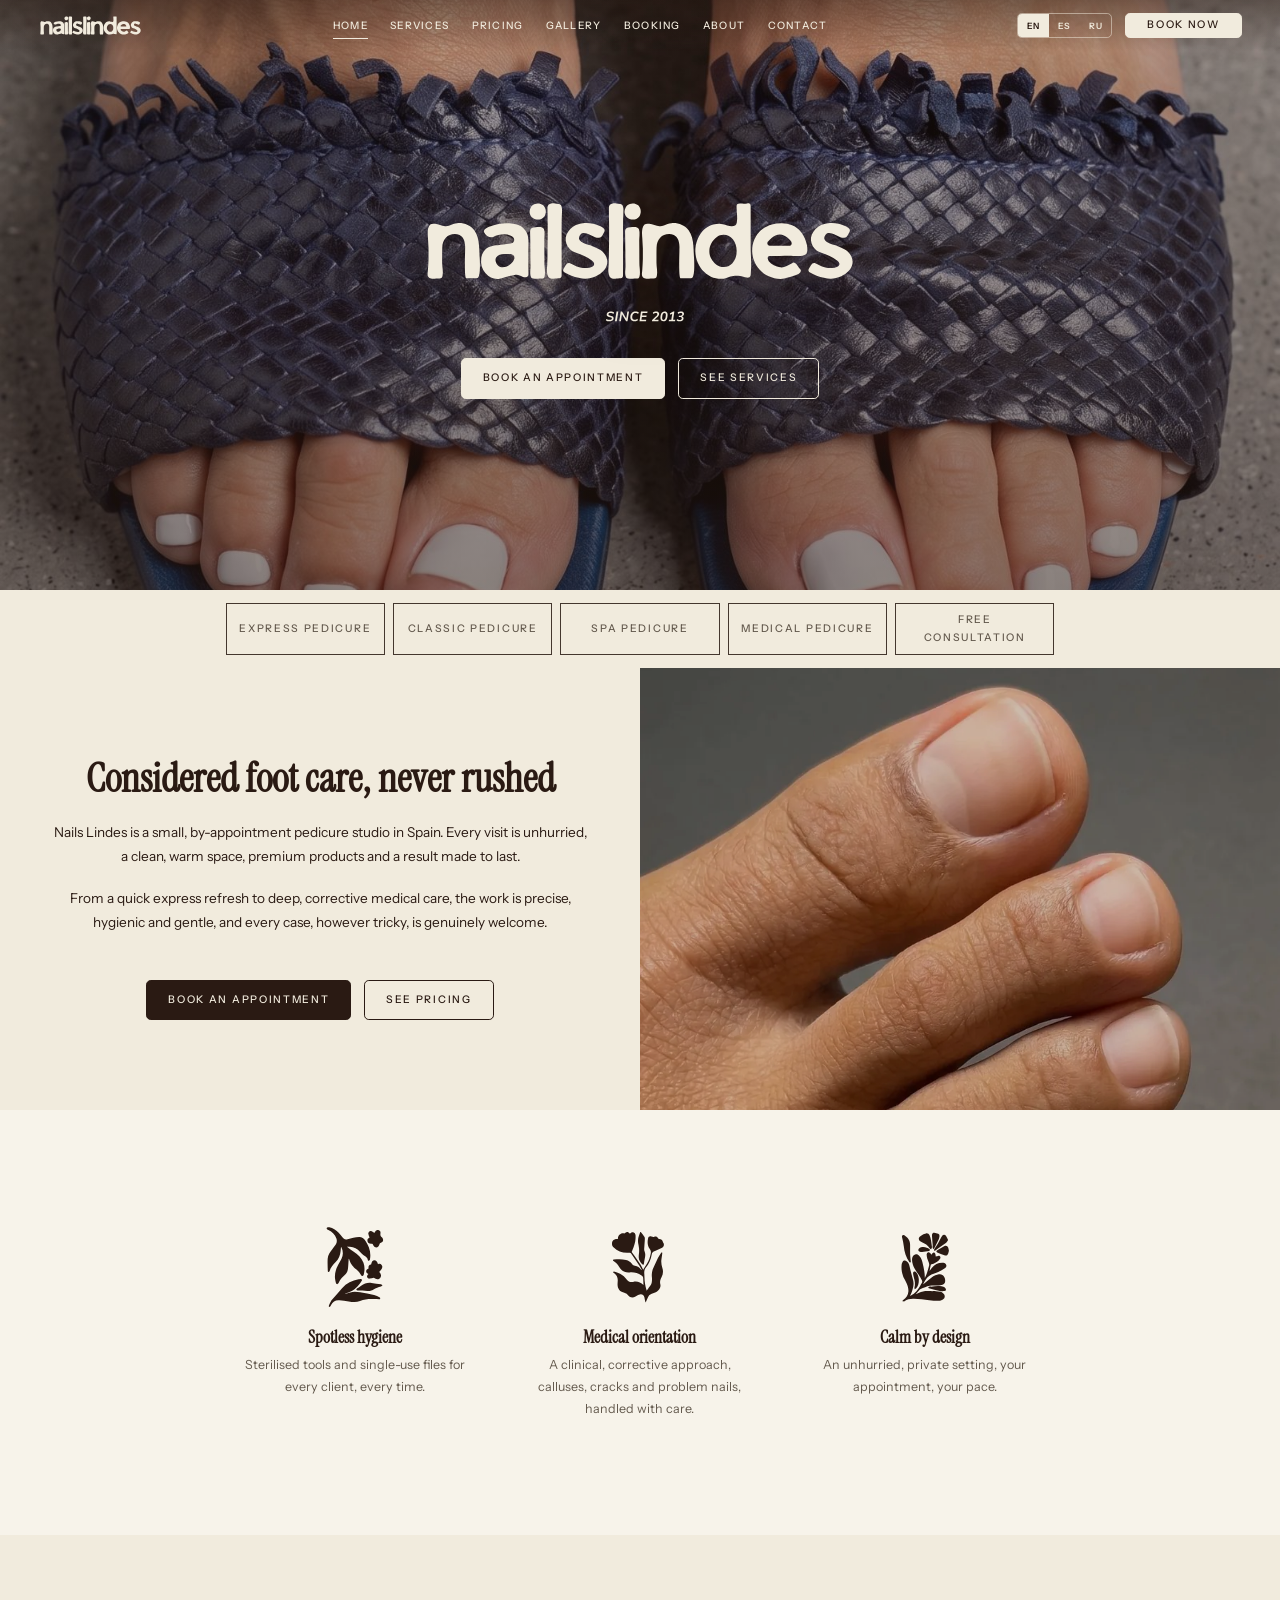
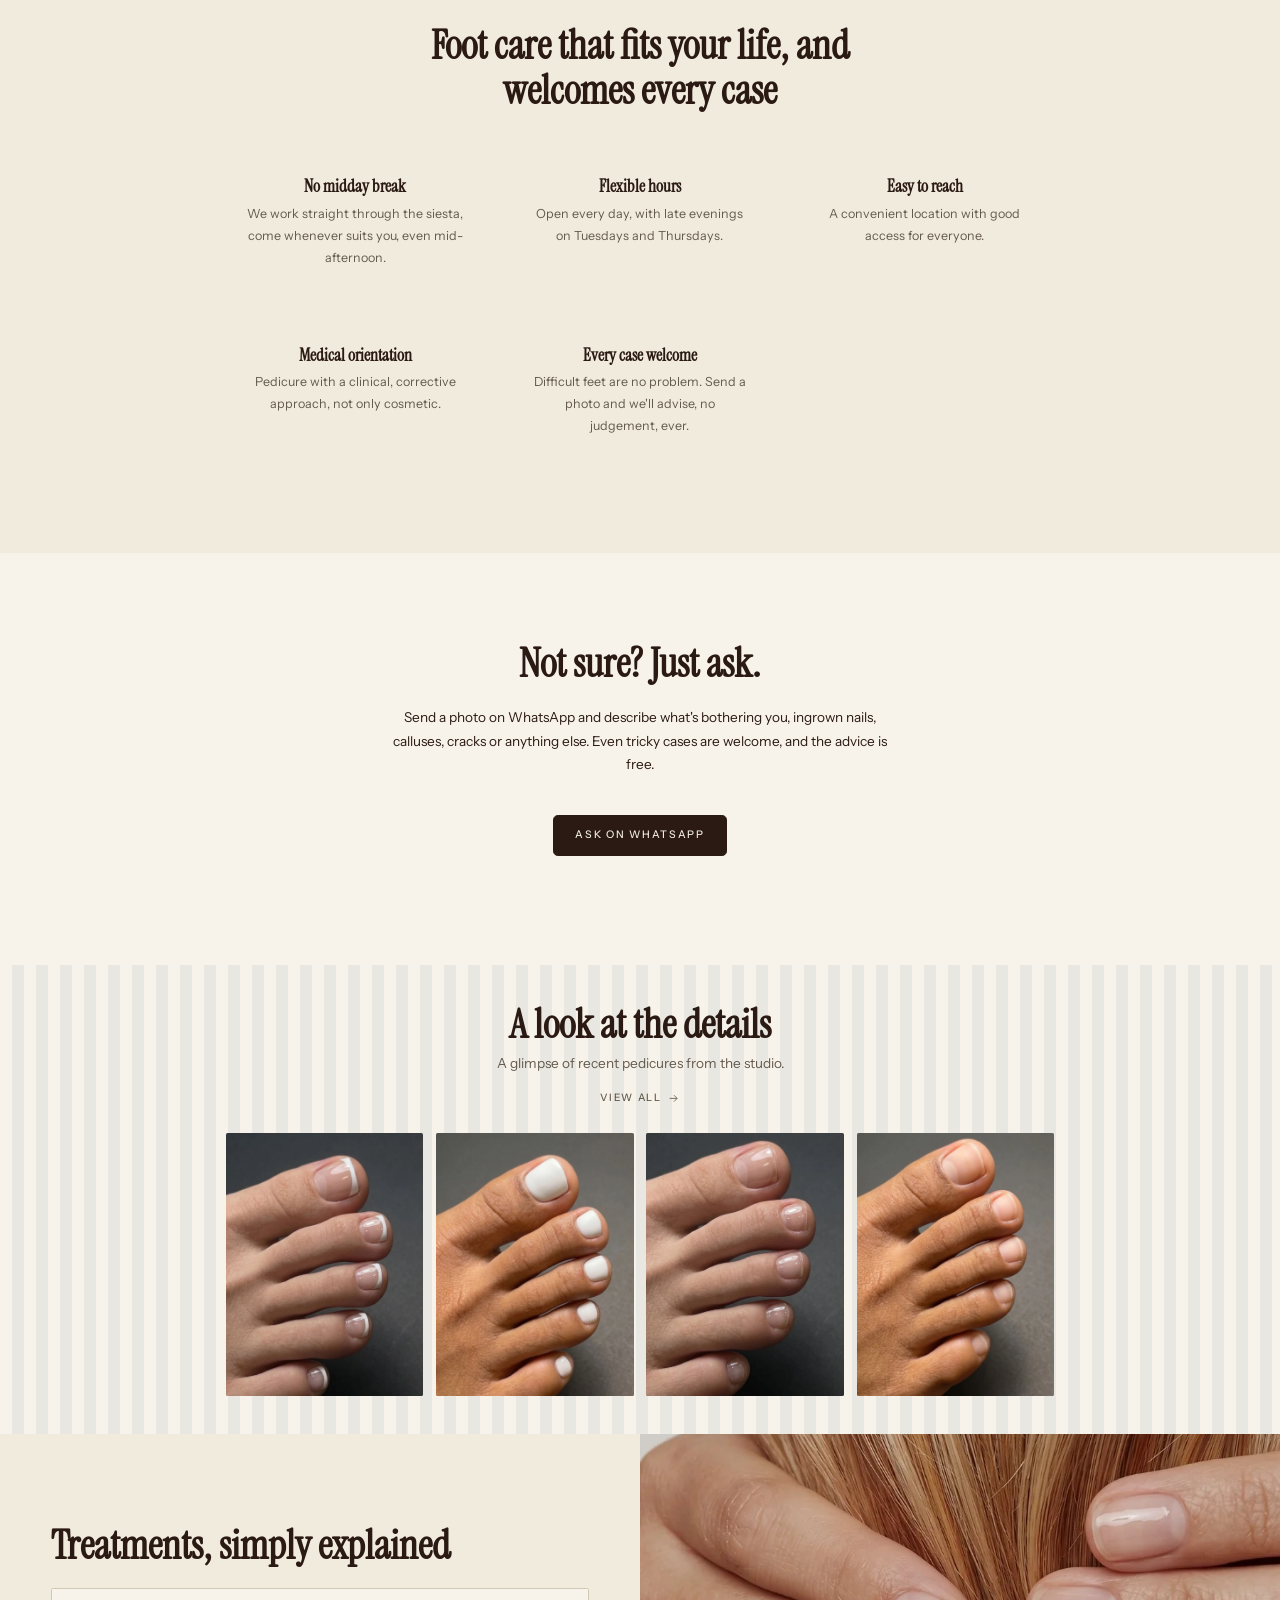
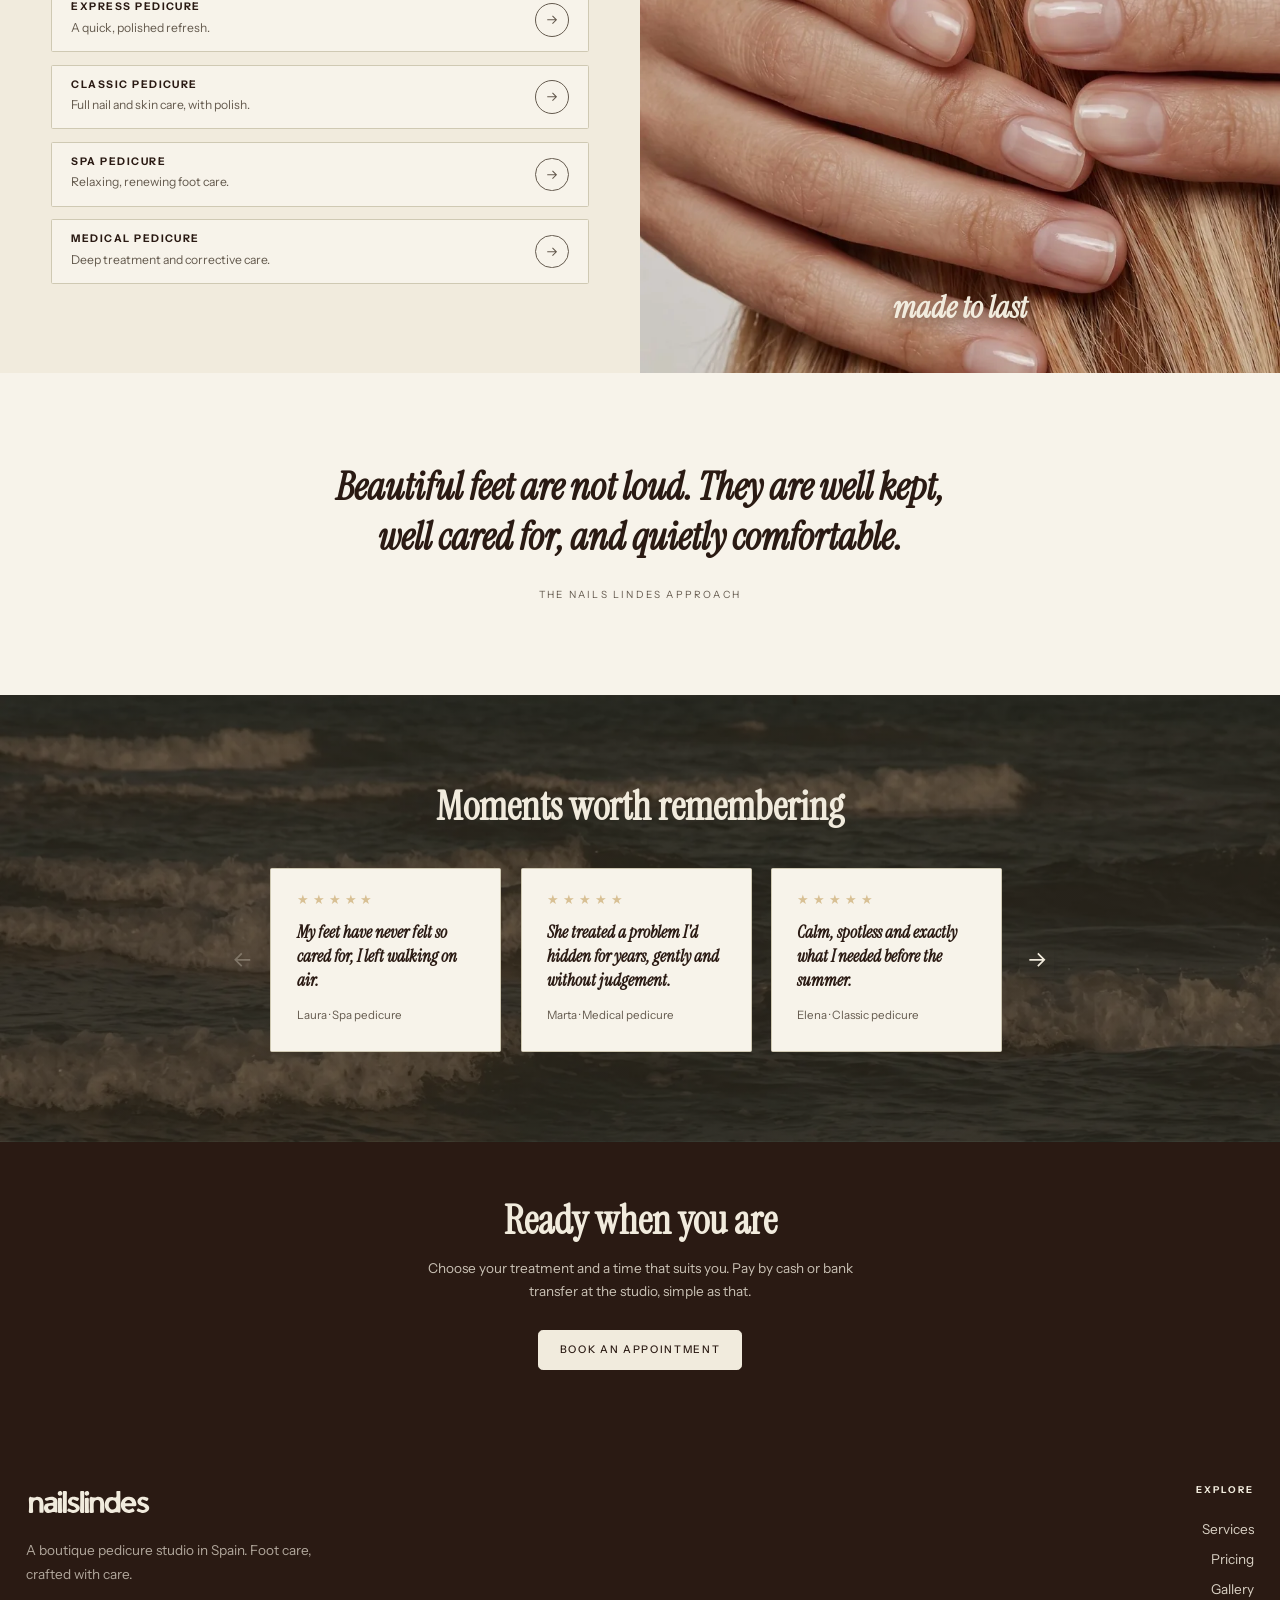
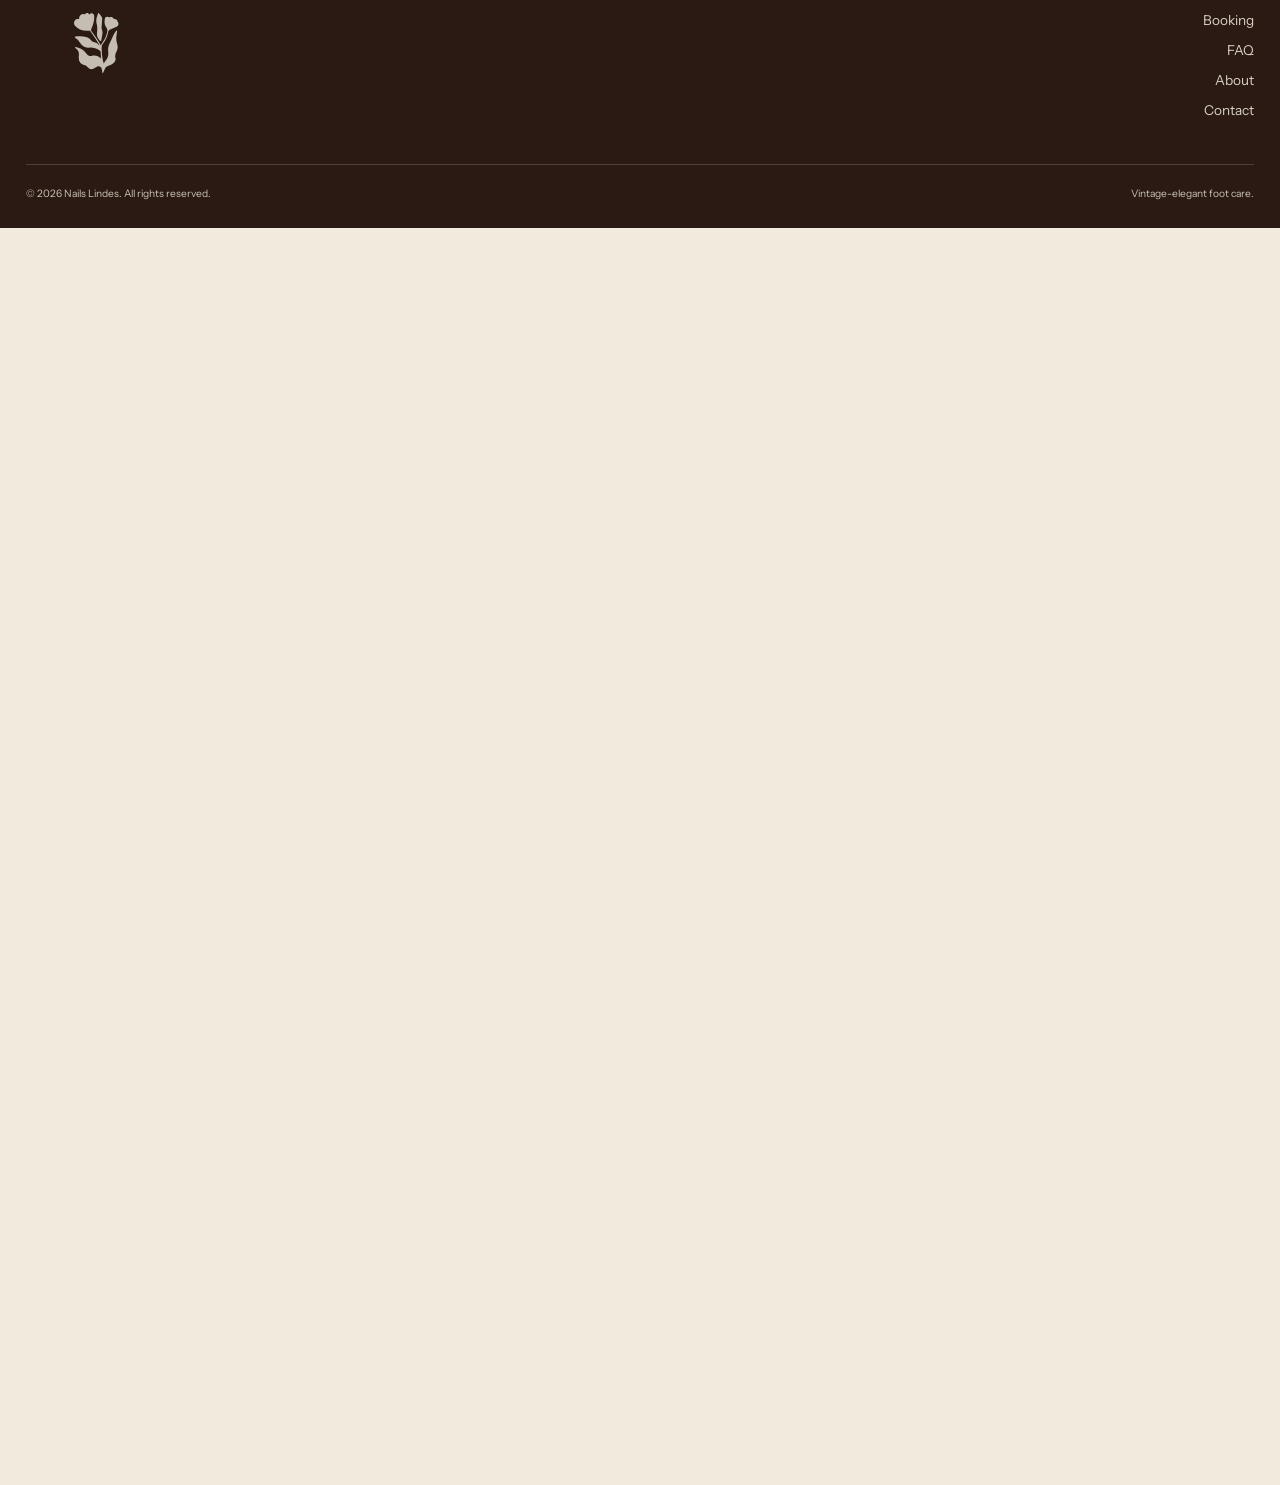
==== commit 12f191d3: "Use real feet photo as hero background Set the home hero background to the uploaded "nails vaaka 1" " ====
--- a/index.html
+++ b/index.html
@@ -46,7 +46,7 @@
     <!-- ================= Hero ================= -->
     <section class="hero">
       <div class="hero__media">
-        <img src="assets/img/hero.webp" alt="" width="1600" height="1000">
+        <img src="assets/img/hero-feet.jpg" alt="" width="1600" height="1000">
       </div>
       <div class="hero__inner">
         <h1 class="hero__wordmark"><img src="assets/logos/hero-logo-2.svg?v=61" alt="Nails Lindes"></h1>
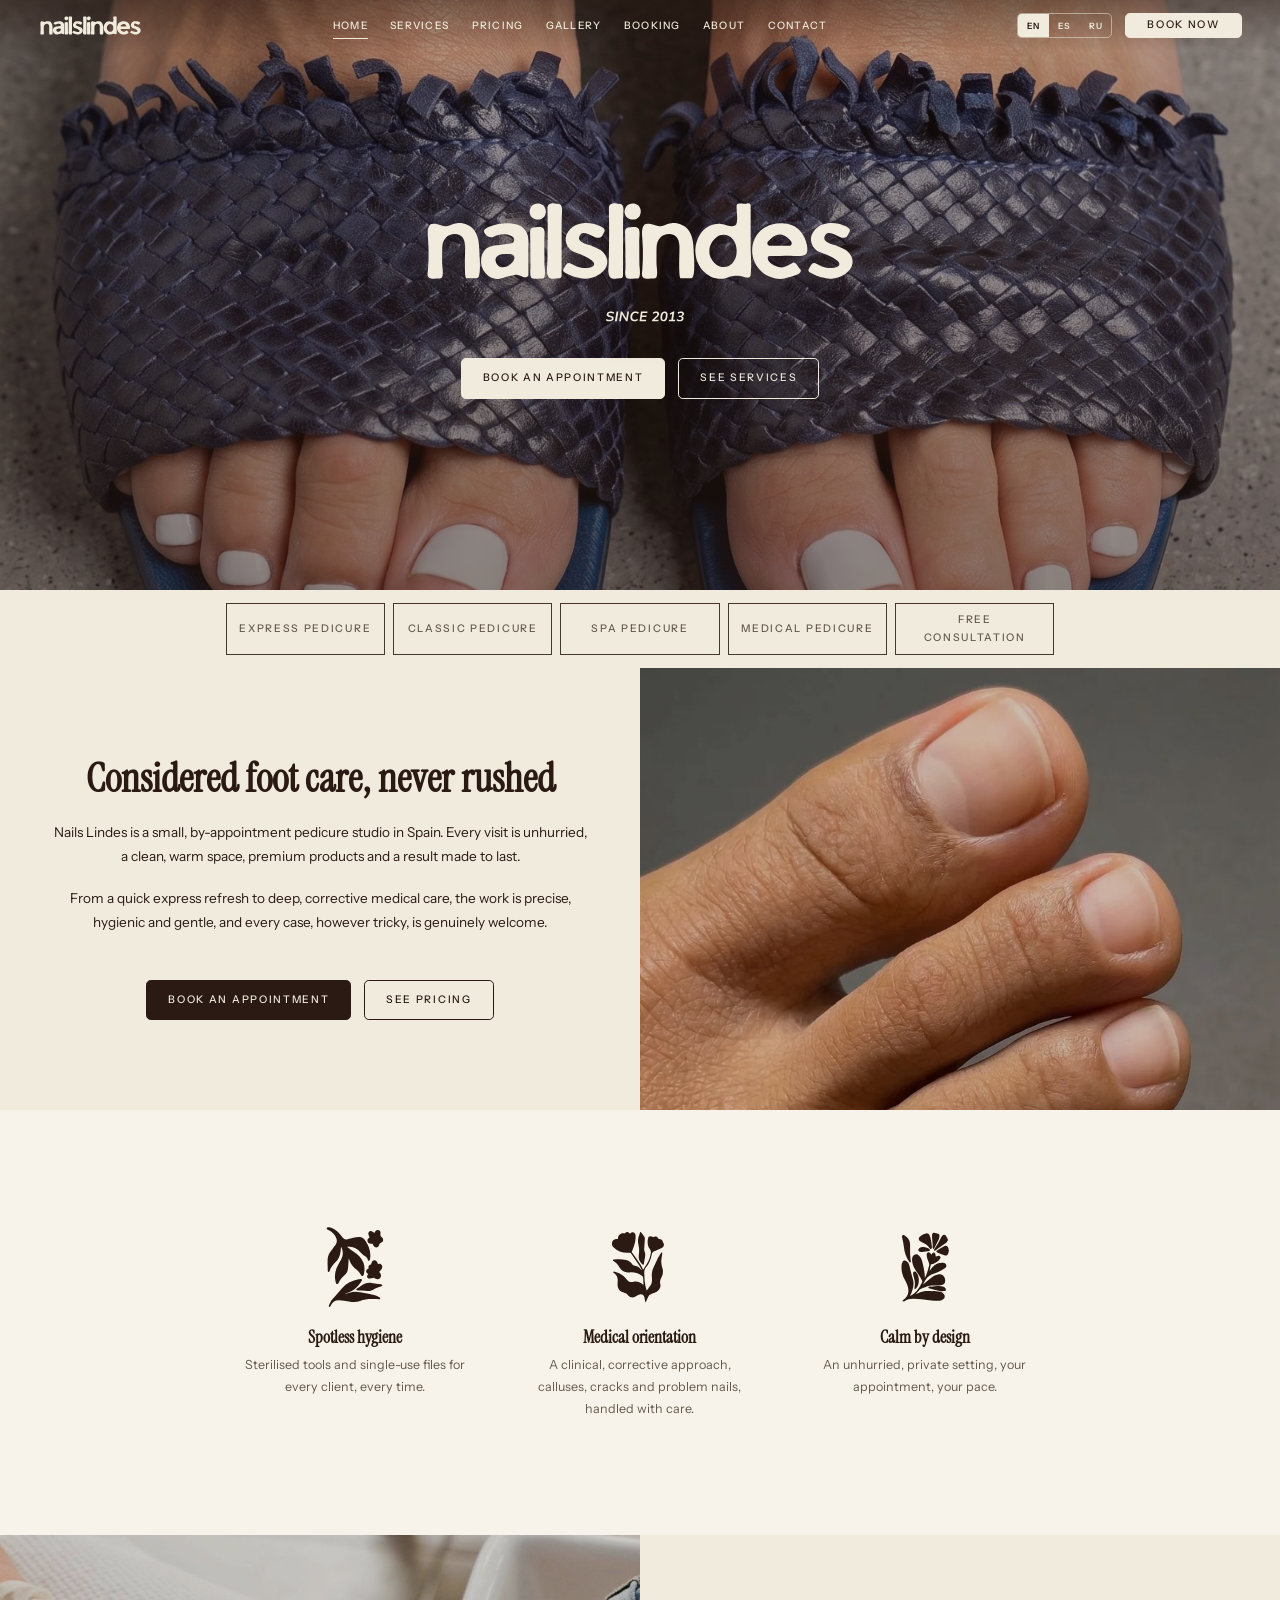
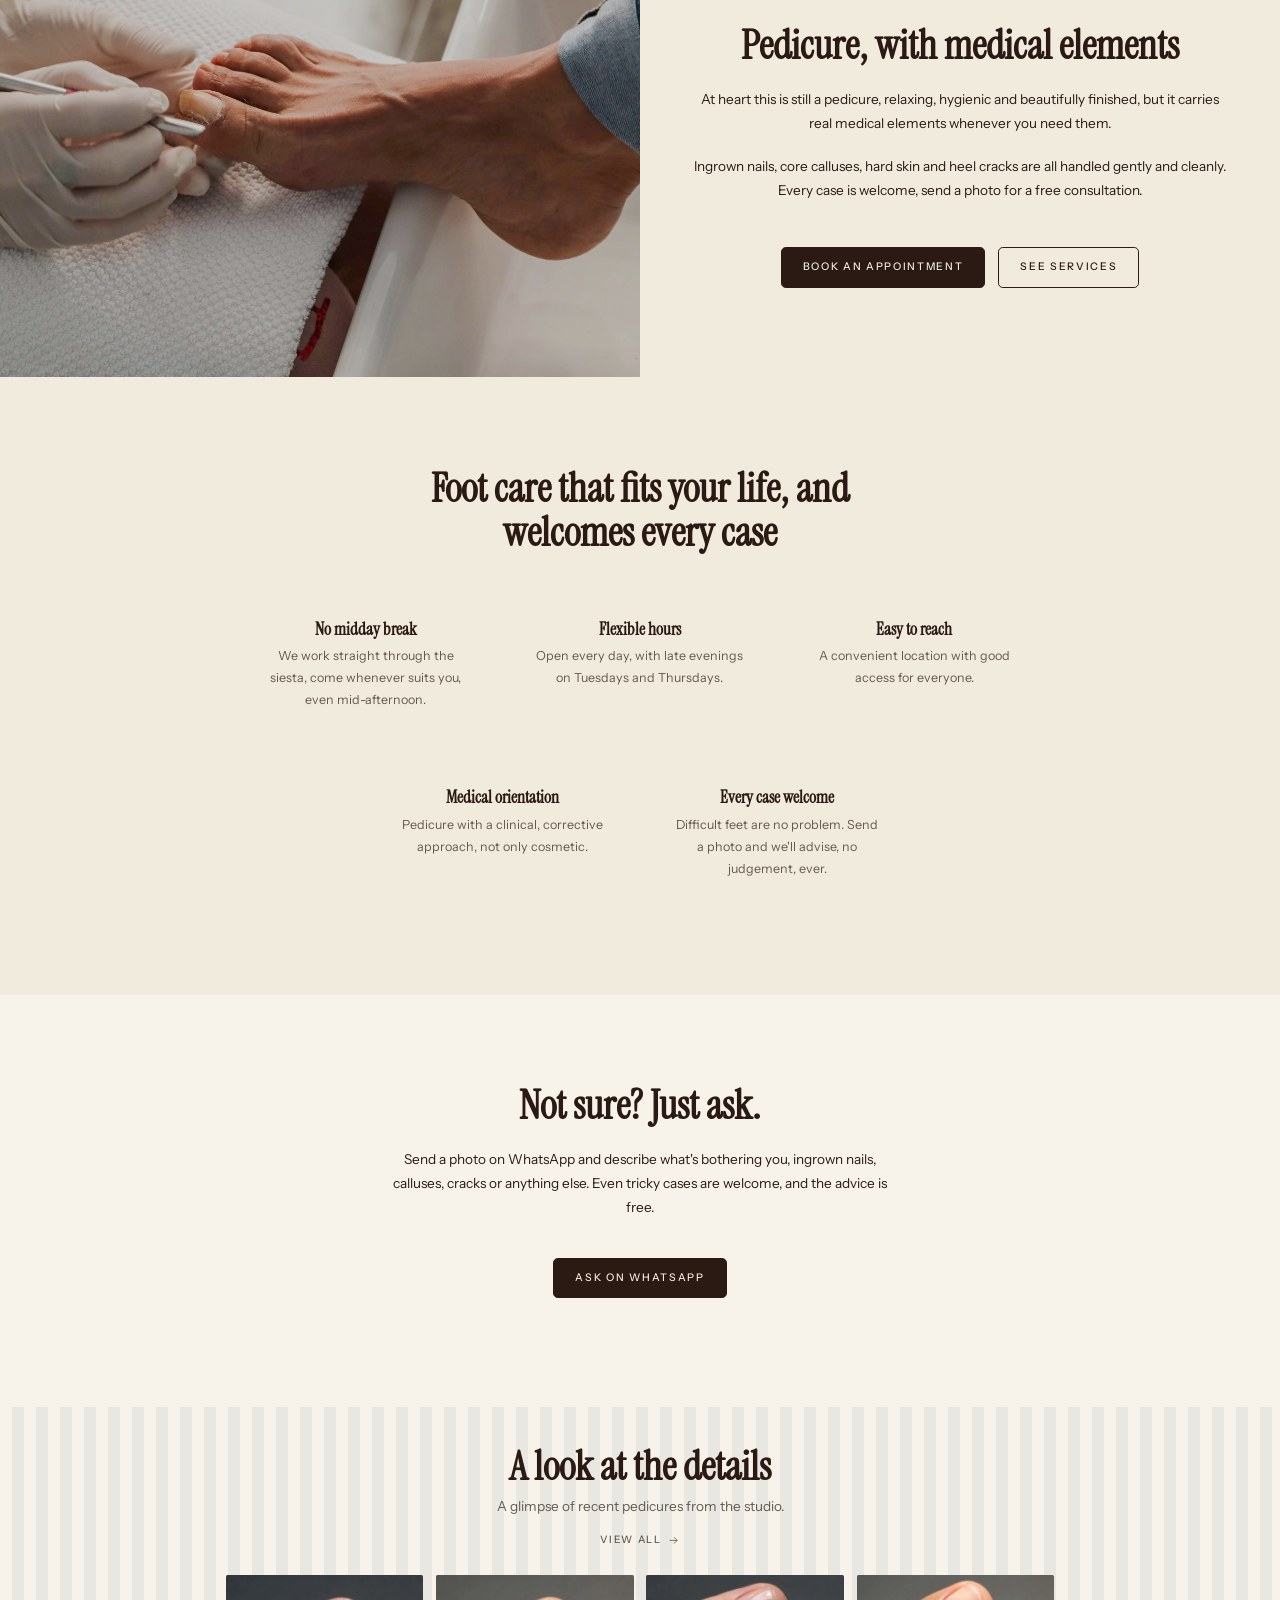
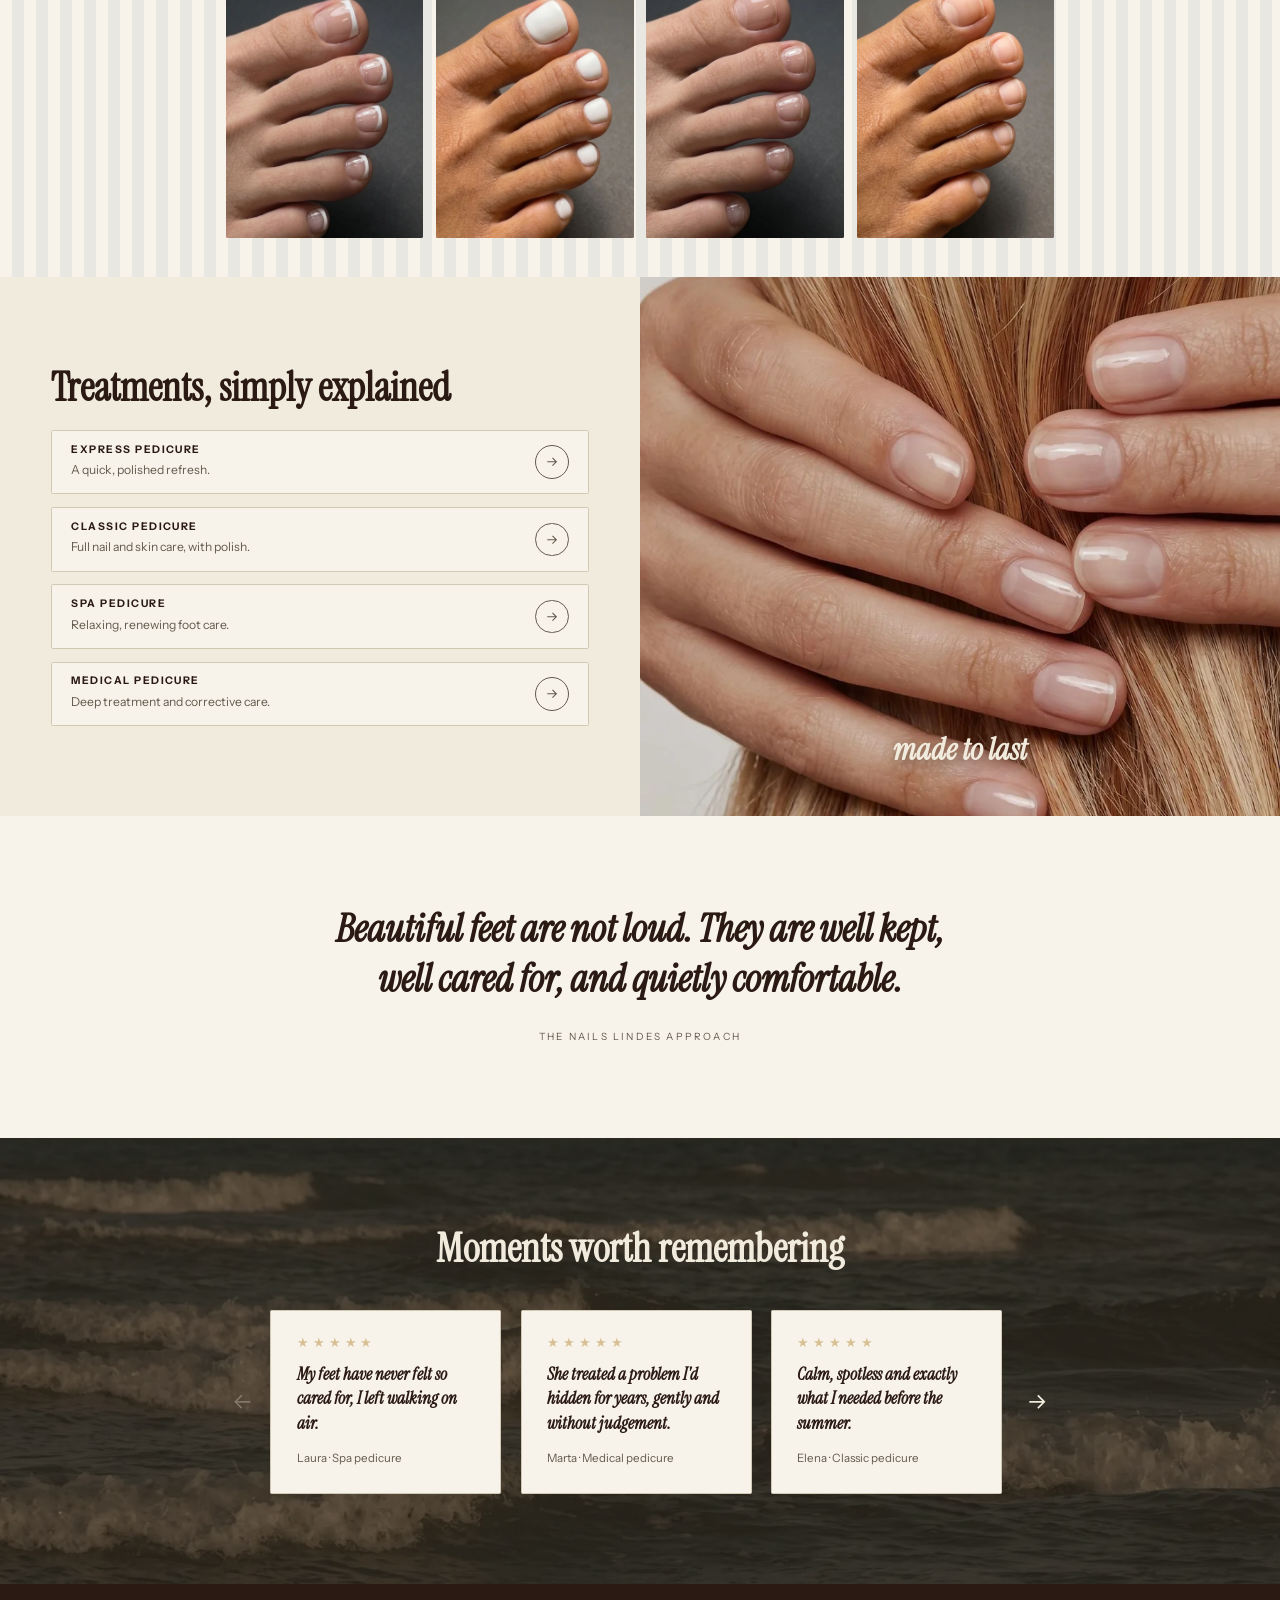
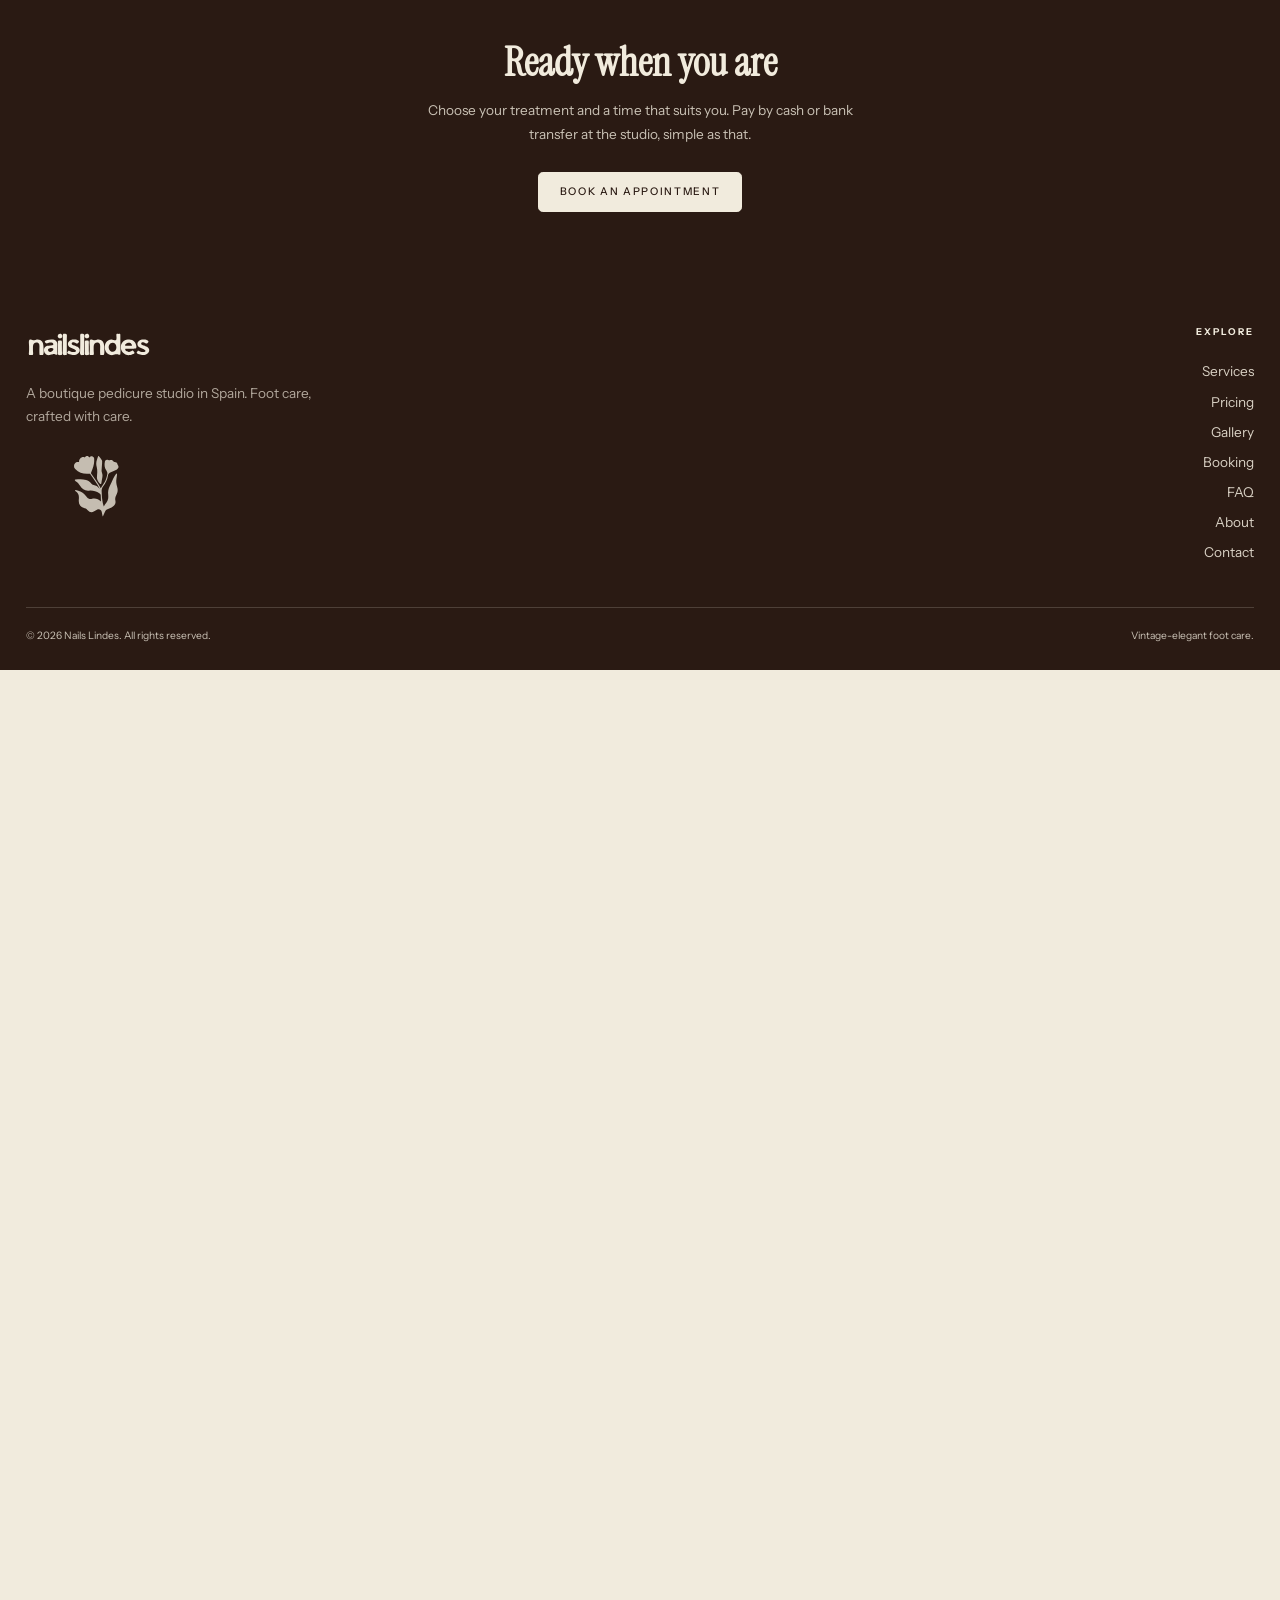
==== commit ae59e710: "Home medical-pedicure section, centered grids, more real photos - Add a "Pedicure, with medical elem" ====
--- a/index.html
+++ b/index.html
@@ -8,7 +8,7 @@
   <link rel="preconnect" href="https://fonts.googleapis.com">
   <link rel="preconnect" href="https://fonts.gstatic.com" crossorigin>
   <link href="https://fonts.googleapis.com/css2?family=Instrument+Sans:ital,wght@0,400;0,500;0,600;0,700;1,400&family=Instrument+Serif:ital@0;1&display=swap" rel="stylesheet">
-  <link rel="stylesheet" href="assets/css/styles.css?v=61">
+  <link rel="stylesheet" href="assets/css/styles.css?v=62">
   <link rel="icon" href="assets/logos/mark.svg" type="image/svg+xml">
 </head>
 <body class="home">
@@ -49,7 +49,7 @@
         <img src="assets/img/hero-feet.jpg" alt="" width="1600" height="1000">
       </div>
       <div class="hero__inner">
-        <h1 class="hero__wordmark"><img src="assets/logos/hero-logo-2.svg?v=61" alt="Nails Lindes"></h1>
+        <h1 class="hero__wordmark"><img src="assets/logos/hero-logo-2.svg?v=62" alt="Nails Lindes"></h1>
         <div class="hero__cta">
           <a class="btn btn--light" data-book href="#" data-i18n="cta.bookAppt">Book an appointment</a>
           <a class="btn btn--ghost" href="services.html" style="--btn-fg:#F1EBDD;border-color:#F1EBDD" data-i18n="cta.seeServices">See services</a>
@@ -81,7 +81,7 @@
           <a class="btn btn--ghost" href="pricing.html" data-i18n="cta.seePricing">See pricing</a>
         </div>
       </div>
-      <div class="fullsplit__media reveal"><img src="assets/img/intro-pl2.webp?v=61" alt="Pedicure result at Nails Lindes" loading="lazy" width="900" height="1200"></div>
+      <div class="fullsplit__media reveal"><img src="assets/img/intro-pl2.webp?v=62" alt="Pedicure result at Nails Lindes" loading="lazy" width="900" height="1200"></div>
     </section>
 
     <!-- ================= Marquee ================= -->
@@ -91,17 +91,17 @@
       <div class="container">
         <div class="feature-grid">
           <div class="feature reveal">
-            <img class="feature__icon" src="assets/graphics/g2.svg?v=61" alt="" width="60" height="60" loading="lazy">
+            <img class="feature__icon" src="assets/graphics/g2.svg?v=62" alt="" width="60" height="60" loading="lazy">
             <h3 data-i18n="home.f1Title">Spotless hygiene</h3>
             <p data-i18n="home.f1Body">Sterilised tools and single-use files for every client, every time.</p>
           </div>
           <div class="feature reveal">
-            <img class="feature__icon" src="assets/graphics/g3.svg?v=61" alt="" width="60" height="60" loading="lazy">
+            <img class="feature__icon" src="assets/graphics/g3.svg?v=62" alt="" width="60" height="60" loading="lazy">
             <h3 data-i18n="home.f2Title">Medical orientation</h3>
             <p data-i18n="home.f2Body">A clinical, corrective approach, calluses, cracks and problem nails, handled with care.</p>
           </div>
           <div class="feature reveal">
-            <img class="feature__icon" src="assets/graphics/g4.svg?v=61" alt="" width="60" height="60" loading="lazy">
+            <img class="feature__icon" src="assets/graphics/g4.svg?v=62" alt="" width="60" height="60" loading="lazy">
             <h3 data-i18n="home.f3Title">Calm by design</h3>
             <p data-i18n="home.f3Body">An unhurried, private setting, your appointment, your pace.</p>
           </div>
@@ -109,13 +109,27 @@
       </div>
     </section>
 
+    <!-- ================= Pedicure with medical elements ================= -->
+    <section class="fullsplit fullsplit--compact">
+      <div class="fullsplit__media reveal"><img src="assets/img/medical-pedicure.jpg" alt="Medical pedicure at Nails Lindes" loading="lazy" width="1262" height="966"></div>
+      <div class="fullsplit__body fullsplit__body--center reveal">
+        <h2 data-i18n="home.medTitle">Pedicure, with medical elements</h2>
+        <p data-i18n="home.medBody1">At heart this is still a pedicure, relaxing, hygienic and beautifully finished, but it carries real medical elements whenever you need them.</p>
+        <p data-i18n="home.medBody2">Ingrown nails, core calluses, hard skin and heel cracks are all handled gently and cleanly. Every case is welcome, send a photo for a free consultation.</p>
+        <div class="hero__cta">
+          <a class="btn" data-book href="#" data-i18n="cta.bookAppt">Book an appointment</a>
+          <a class="btn btn--ghost" href="services.html" data-i18n="cta.seeServices">See services</a>
+        </div>
+      </div>
+    </section>
+
     <!-- ================= Why Nails Lindes (benefits) ================= -->
     <section class="section">
       <div class="container">
         <div class="section-head section-head--center">
           <h2 data-i18n="why.title">Foot care that fits your life, and welcomes every case</h2>
         </div>
-        <div class="feature-grid">
+        <div class="feature-grid feature-grid--wrap">
           <div class="feature reveal">
             <h3 data-i18n="why.b1Title">No midday break</h3>
             <p data-i18n="why.b1Body">We work straight through the siesta, come whenever suits you, even mid-afternoon.</p>
@@ -167,10 +181,10 @@
           </a>
         </div>
         <div class="gallery-row">
-          <a class="thumb reveal" href="gallery.html"><img src="assets/img/galh-1.webp?v=61" alt="Pedicure at Nails Lindes" loading="lazy" width="1600" height="1200"></a>
-          <a class="thumb reveal" href="gallery.html"><img src="assets/img/galh-2.webp?v=61" alt="Pedicure at Nails Lindes" loading="lazy" width="1600" height="1200"></a>
-          <a class="thumb reveal" href="gallery.html"><img src="assets/img/galh-3.webp?v=61" alt="Pedicure at Nails Lindes" loading="lazy" width="1600" height="1200"></a>
-          <a class="thumb reveal" href="gallery.html"><img src="assets/img/galh-4.webp?v=61" alt="Pedicure at Nails Lindes" loading="lazy" width="1600" height="1200"></a>
+          <a class="thumb reveal" href="gallery.html"><img src="assets/img/galh-1.webp?v=62" alt="Pedicure at Nails Lindes" loading="lazy" width="1600" height="1200"></a>
+          <a class="thumb reveal" href="gallery.html"><img src="assets/img/galh-2.webp?v=62" alt="Pedicure at Nails Lindes" loading="lazy" width="1600" height="1200"></a>
+          <a class="thumb reveal" href="gallery.html"><img src="assets/img/galh-3.webp?v=62" alt="Pedicure at Nails Lindes" loading="lazy" width="1600" height="1200"></a>
+          <a class="thumb reveal" href="gallery.html"><img src="assets/img/galh-4.webp?v=62" alt="Pedicure at Nails Lindes" loading="lazy" width="1600" height="1200"></a>
         </div>
       </div>
     </section>
@@ -201,7 +215,7 @@
         </ul>
       </div>
       <div class="fullsplit__media reveal">
-        <img src="assets/img/treat-ref.webp?v=61" alt="Pedicure result at Nails Lindes" loading="lazy" width="900" height="1200">
+        <img src="assets/img/treat-ref.webp?v=62" alt="Pedicure result at Nails Lindes" loading="lazy" width="900" height="1200">
         <span class="fullsplit__script">made to last</span>
       </div>
     </section>
@@ -307,8 +321,8 @@
     </div>
   </footer>
 
-  <script src="assets/js/config.js?v=61"></script>
-  <script src="assets/js/i18n.js?v=61"></script>
-  <script src="assets/js/main.js?v=61"></script>
+  <script src="assets/js/config.js?v=62"></script>
+  <script src="assets/js/i18n.js?v=62"></script>
+  <script src="assets/js/main.js?v=62"></script>
 </body>
 </html>
--- a/assets/css/styles.css
+++ b/assets/css/styles.css
@@ -437,6 +437,10 @@
 .feature h3 { font-size: 1.35rem; margin-bottom: var(--space-1); }
 .feature p { color: var(--text-soft); font-size: 0.98rem; margin: 0; }
 @media (max-width: 760px) { .feature-grid { grid-template-columns: 1fr; gap: var(--space-2); } }
+/* Centered variant: items wrap and a short last row stays centered */
+.feature-grid--wrap { display: flex; flex-wrap: wrap; justify-content: center; }
+.feature-grid--wrap .feature { flex: 0 1 30%; }
+@media (max-width: 760px) { .feature-grid--wrap .feature { flex-basis: 100%; } }
 
 /* ==========================================================================
    Gallery
@@ -1633,6 +1637,8 @@
   text-shadow: 0 2px 18px rgba(42, 26, 19, .5);
   pointer-events: none;
 }
+/* A lone third card centers under the first two */
+.gallery-choose .choose-card:nth-child(3):last-child { grid-column: 1 / -1; width: min(100%, 430px); margin-inline: auto; }
 @media (max-width: 560px) { .gallery-choose { grid-template-columns: 1fr; } }
 
 /* ==========================================================================
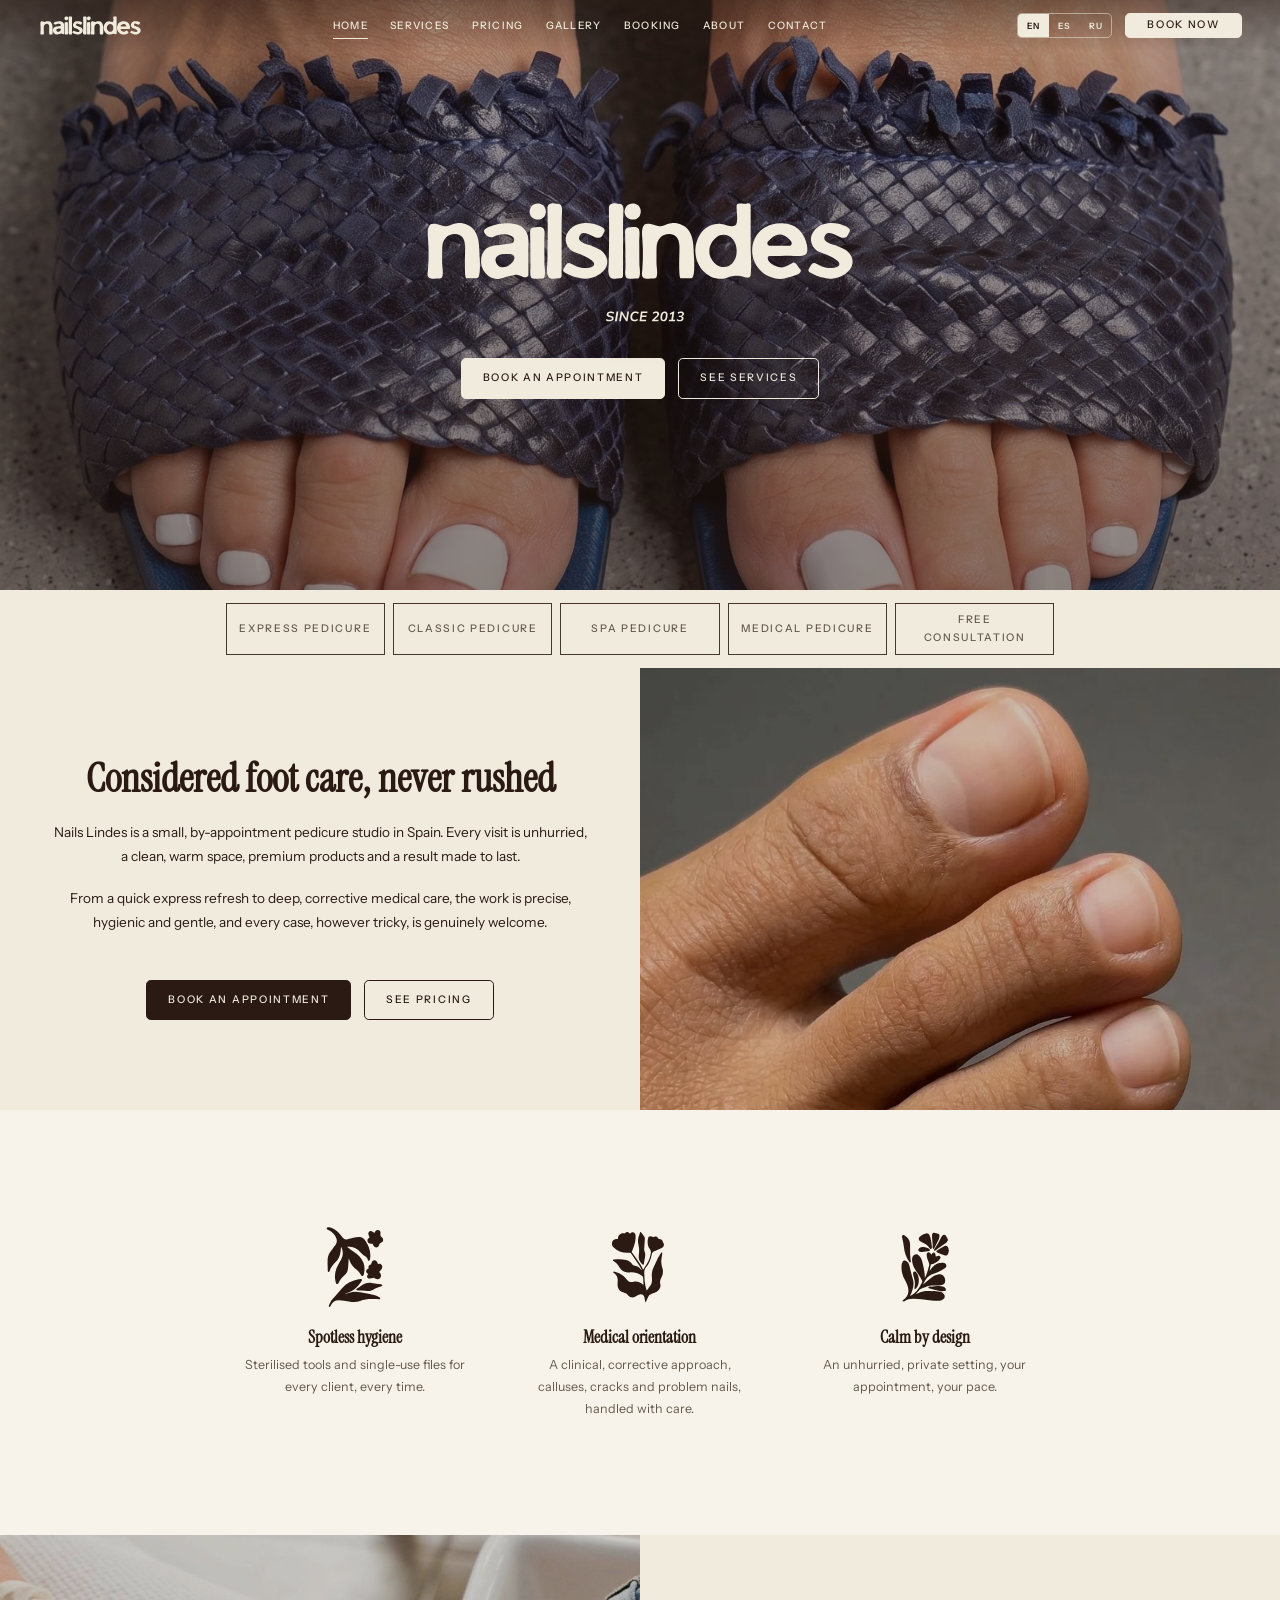
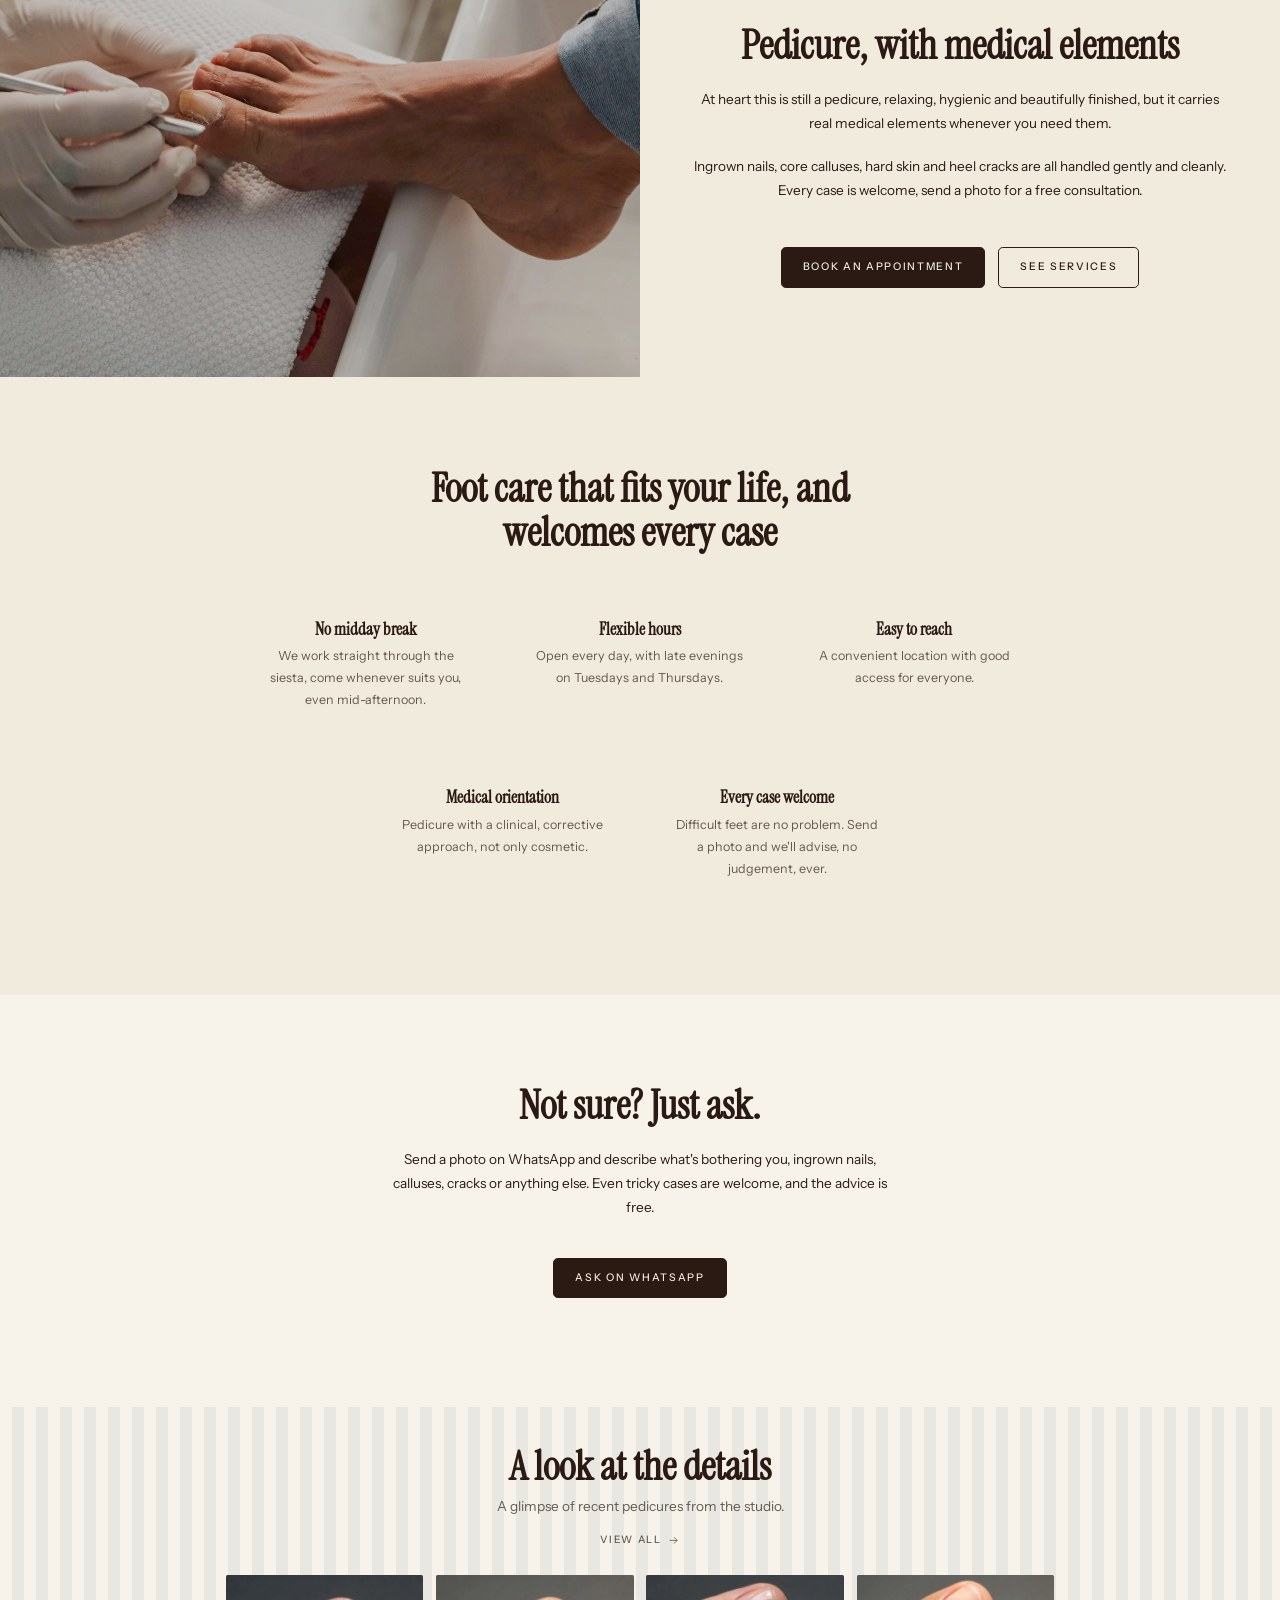
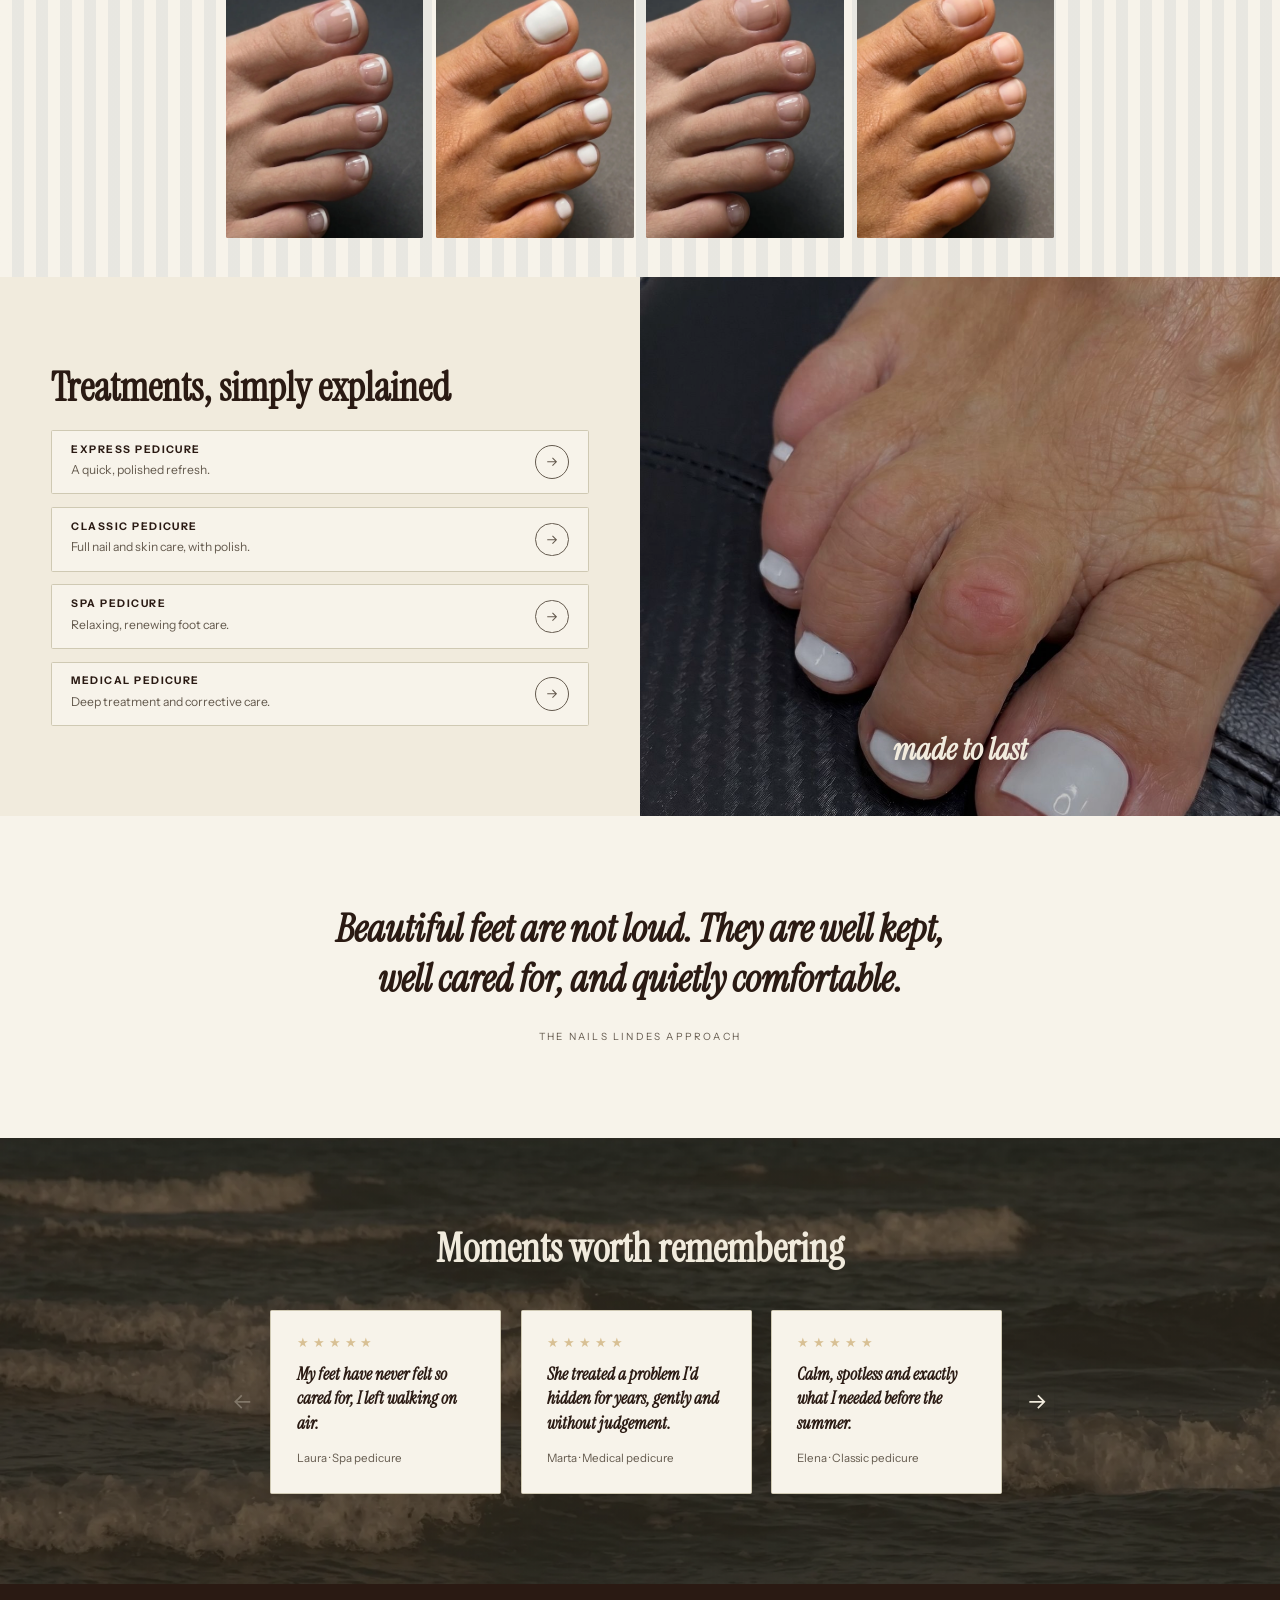
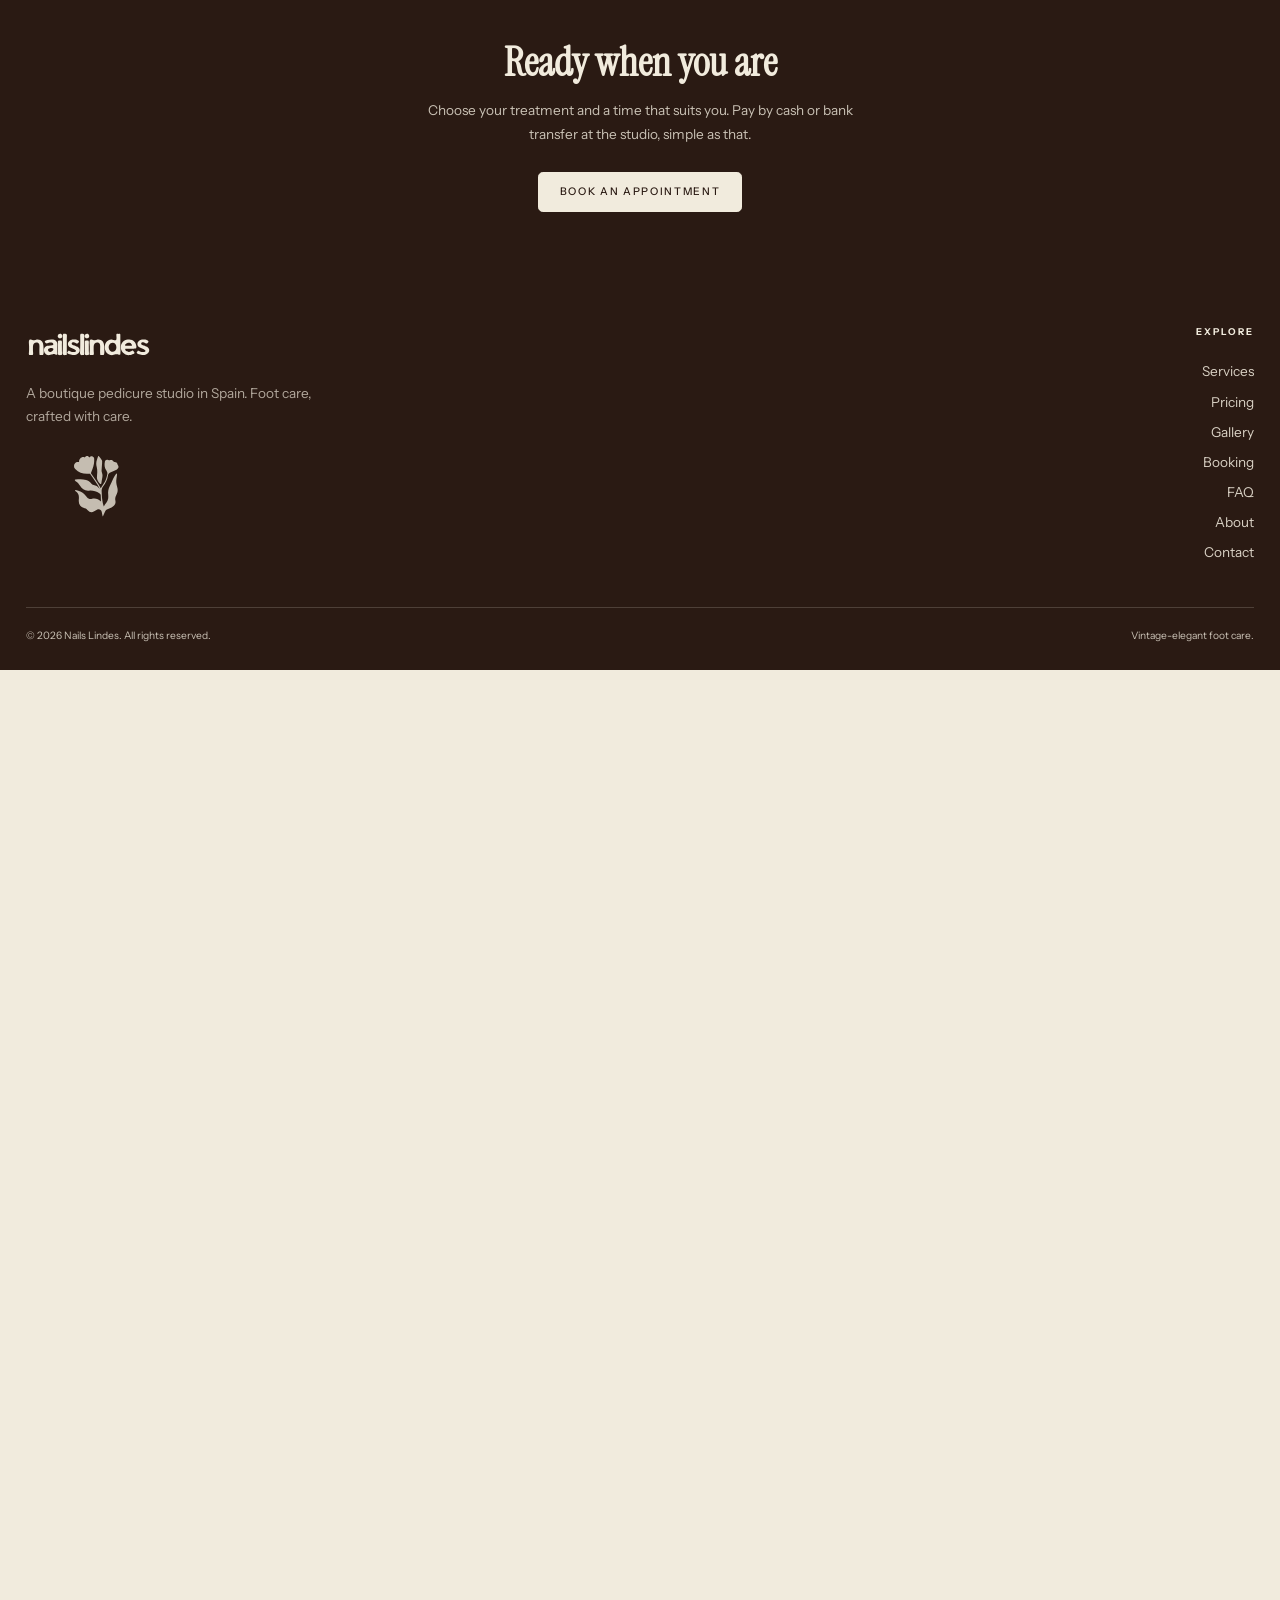
==== commit 59ec76a8: "Use darkened feet photo for home treatments image Replace the home "Treatments" split image (a hands" ====
--- a/index.html
+++ b/index.html
@@ -215,7 +215,7 @@
         </ul>
       </div>
       <div class="fullsplit__media reveal">
-        <img src="assets/img/treat-ref.webp?v=62" alt="Pedicure result at Nails Lindes" loading="lazy" width="900" height="1200">
+        <img src="assets/img/treat-feet.jpg" alt="Pedicure result at Nails Lindes" loading="lazy" width="900" height="1200" style="filter:brightness(.8)">
         <span class="fullsplit__script">made to last</span>
       </div>
     </section>
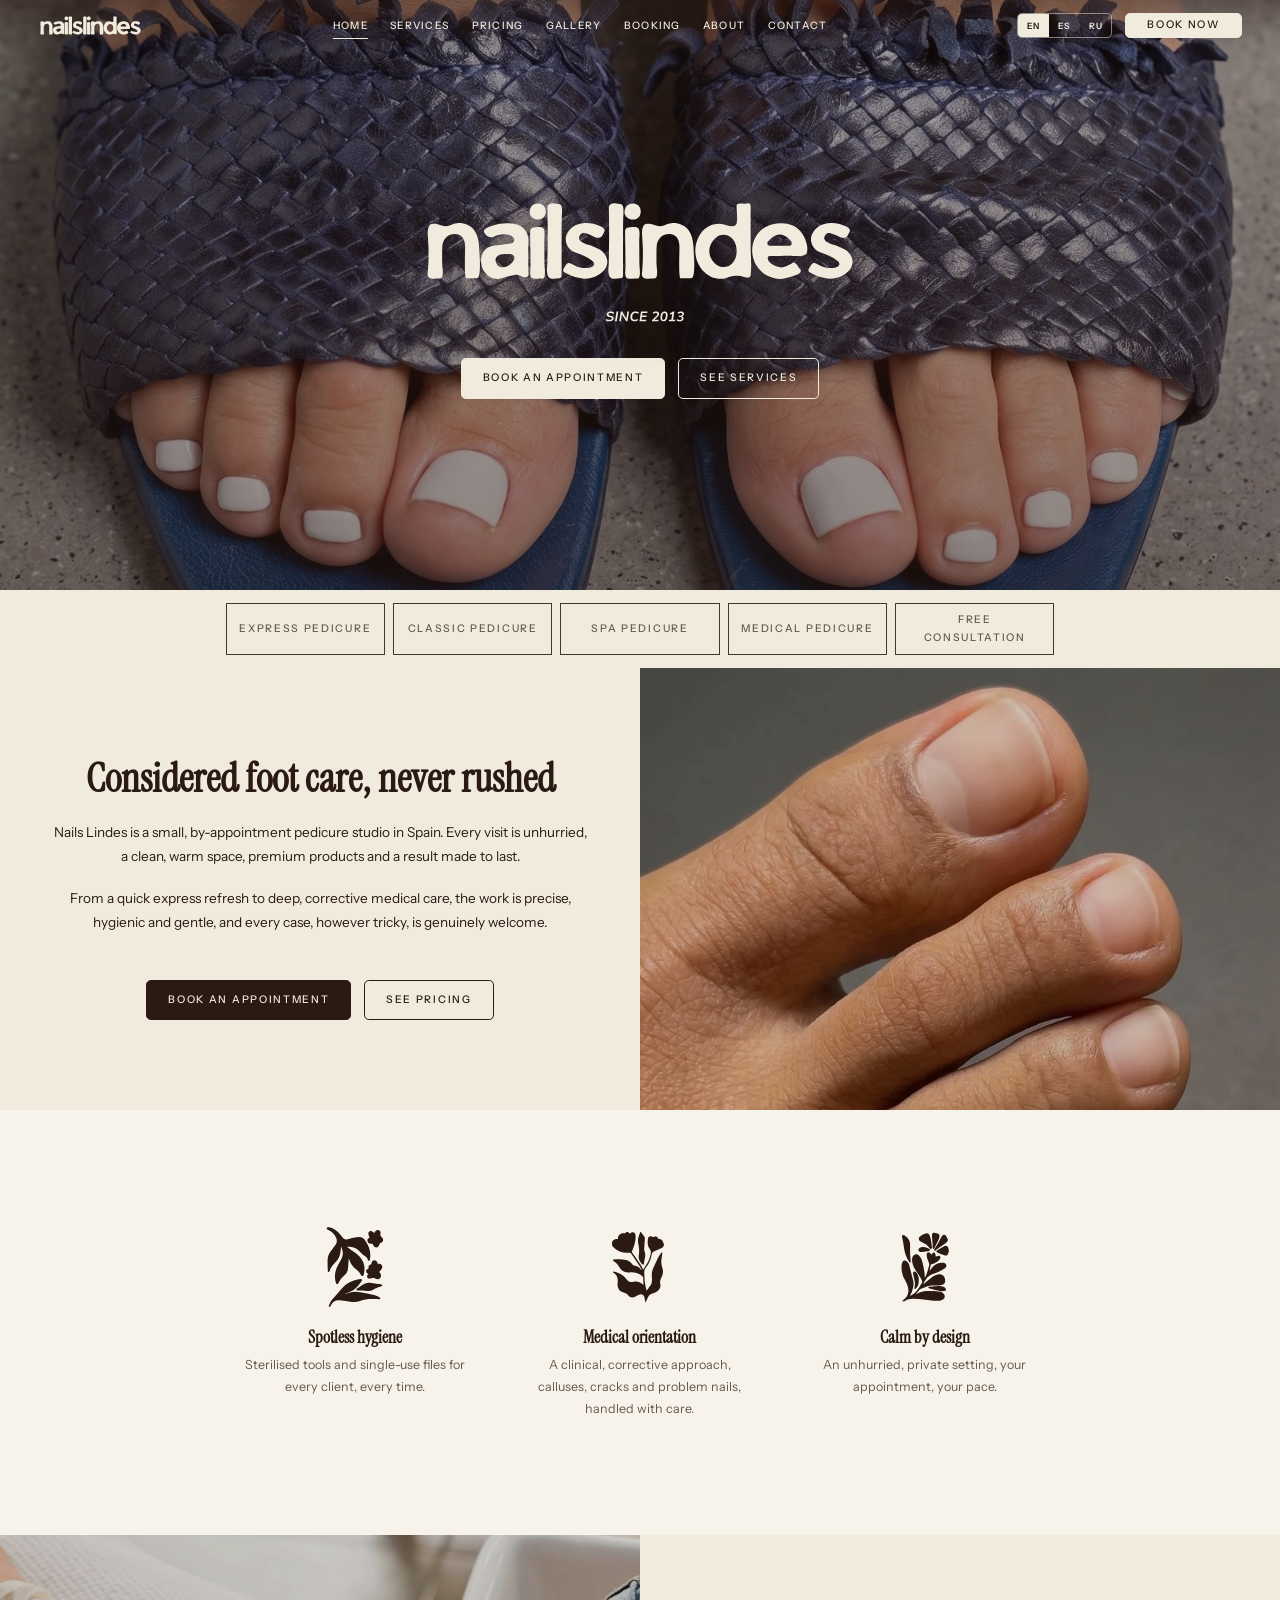
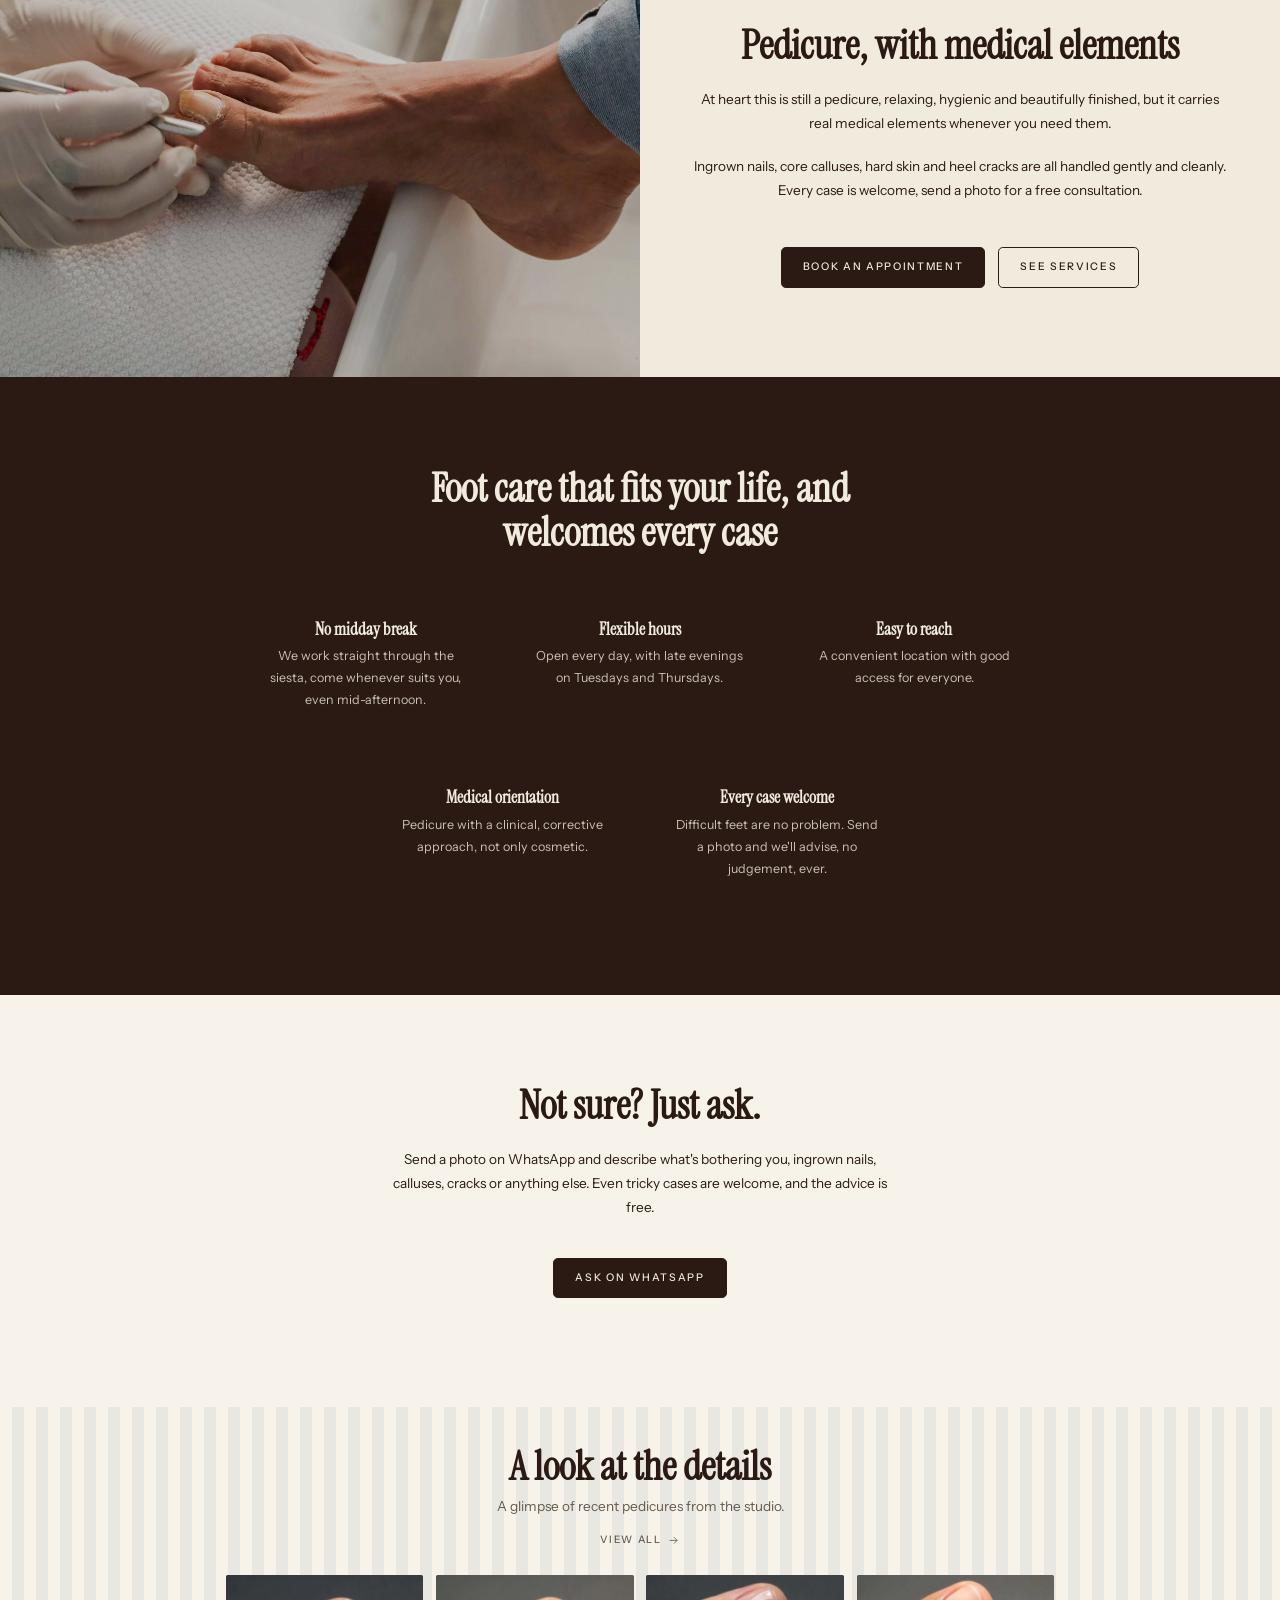
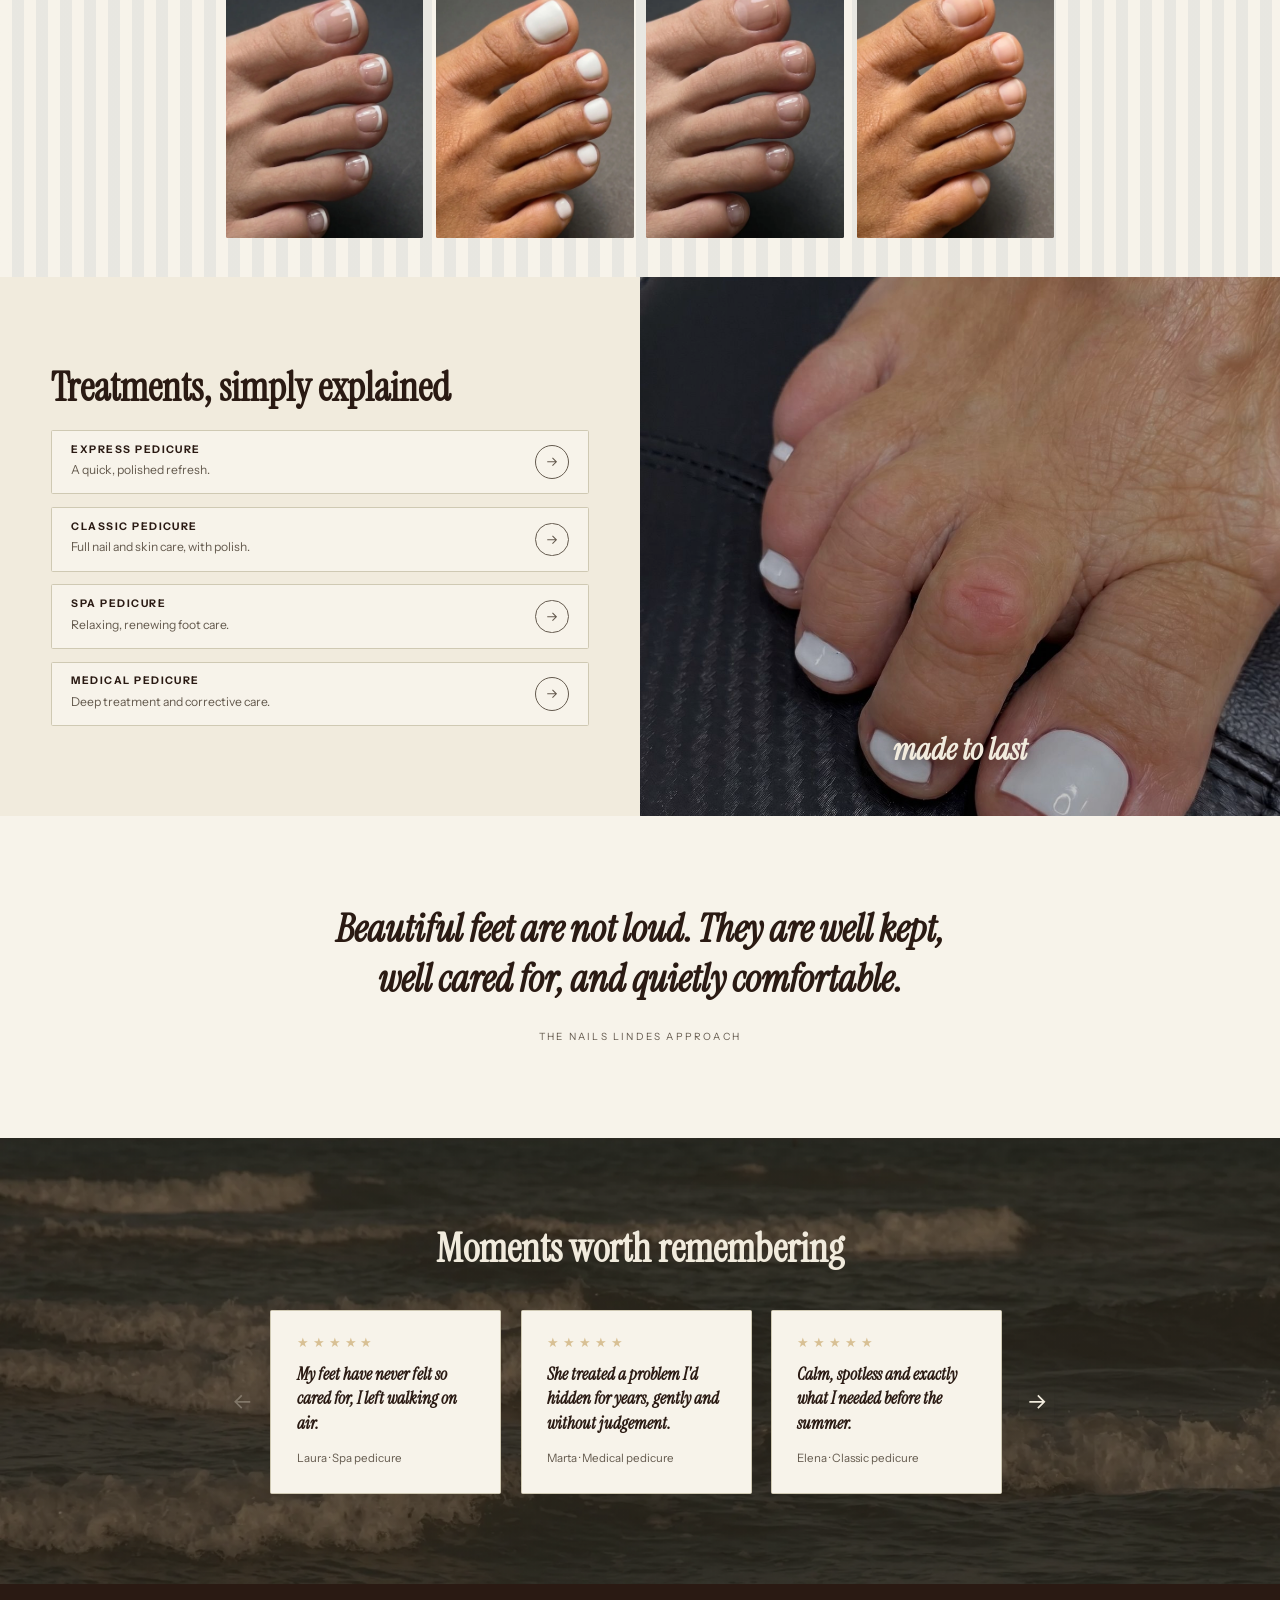
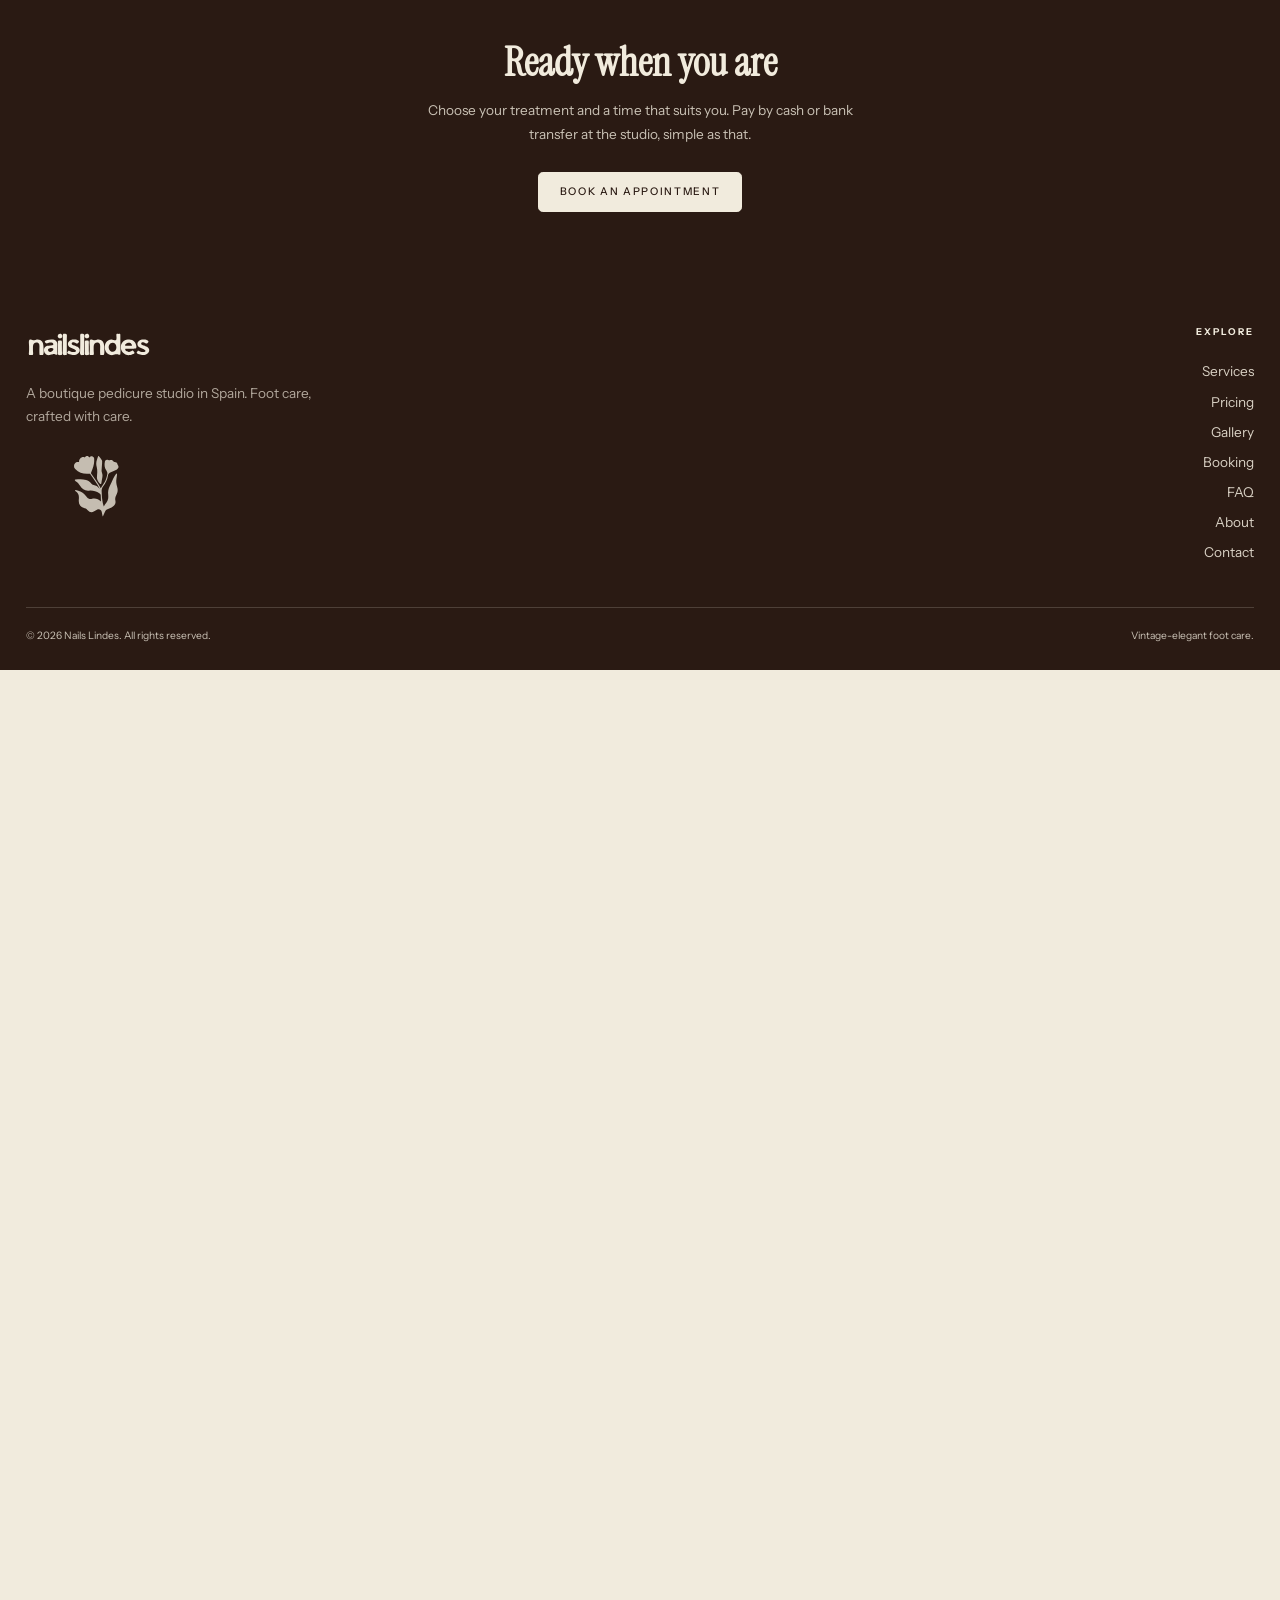
==== commit e77ec29a: "Raise hero crop and give benefits section a dark brown background - Hero image object-position cente" ====
--- a/index.html
+++ b/index.html
@@ -8,7 +8,7 @@
   <link rel="preconnect" href="https://fonts.googleapis.com">
   <link rel="preconnect" href="https://fonts.gstatic.com" crossorigin>
   <link href="https://fonts.googleapis.com/css2?family=Instrument+Sans:ital,wght@0,400;0,500;0,600;0,700;1,400&family=Instrument+Serif:ital@0;1&display=swap" rel="stylesheet">
-  <link rel="stylesheet" href="assets/css/styles.css?v=62">
+  <link rel="stylesheet" href="assets/css/styles.css?v=63">
   <link rel="icon" href="assets/logos/mark.svg" type="image/svg+xml">
 </head>
 <body class="home">
@@ -49,7 +49,7 @@
         <img src="assets/img/hero-feet.jpg" alt="" width="1600" height="1000">
       </div>
       <div class="hero__inner">
-        <h1 class="hero__wordmark"><img src="assets/logos/hero-logo-2.svg?v=62" alt="Nails Lindes"></h1>
+        <h1 class="hero__wordmark"><img src="assets/logos/hero-logo-2.svg?v=63" alt="Nails Lindes"></h1>
         <div class="hero__cta">
           <a class="btn btn--light" data-book href="#" data-i18n="cta.bookAppt">Book an appointment</a>
           <a class="btn btn--ghost" href="services.html" style="--btn-fg:#F1EBDD;border-color:#F1EBDD" data-i18n="cta.seeServices">See services</a>
@@ -81,7 +81,7 @@
           <a class="btn btn--ghost" href="pricing.html" data-i18n="cta.seePricing">See pricing</a>
         </div>
       </div>
-      <div class="fullsplit__media reveal"><img src="assets/img/intro-pl2.webp?v=62" alt="Pedicure result at Nails Lindes" loading="lazy" width="900" height="1200"></div>
+      <div class="fullsplit__media reveal"><img src="assets/img/intro-pl2.webp?v=63" alt="Pedicure result at Nails Lindes" loading="lazy" width="900" height="1200"></div>
     </section>
 
     <!-- ================= Marquee ================= -->
@@ -91,17 +91,17 @@
       <div class="container">
         <div class="feature-grid">
           <div class="feature reveal">
-            <img class="feature__icon" src="assets/graphics/g2.svg?v=62" alt="" width="60" height="60" loading="lazy">
+            <img class="feature__icon" src="assets/graphics/g2.svg?v=63" alt="" width="60" height="60" loading="lazy">
             <h3 data-i18n="home.f1Title">Spotless hygiene</h3>
             <p data-i18n="home.f1Body">Sterilised tools and single-use files for every client, every time.</p>
           </div>
           <div class="feature reveal">
-            <img class="feature__icon" src="assets/graphics/g3.svg?v=62" alt="" width="60" height="60" loading="lazy">
+            <img class="feature__icon" src="assets/graphics/g3.svg?v=63" alt="" width="60" height="60" loading="lazy">
             <h3 data-i18n="home.f2Title">Medical orientation</h3>
             <p data-i18n="home.f2Body">A clinical, corrective approach, calluses, cracks and problem nails, handled with care.</p>
           </div>
           <div class="feature reveal">
-            <img class="feature__icon" src="assets/graphics/g4.svg?v=62" alt="" width="60" height="60" loading="lazy">
+            <img class="feature__icon" src="assets/graphics/g4.svg?v=63" alt="" width="60" height="60" loading="lazy">
             <h3 data-i18n="home.f3Title">Calm by design</h3>
             <p data-i18n="home.f3Body">An unhurried, private setting, your appointment, your pace.</p>
           </div>
@@ -124,7 +124,7 @@
     </section>
 
     <!-- ================= Why Nails Lindes (benefits) ================= -->
-    <section class="section">
+    <section class="section section--dark">
       <div class="container">
         <div class="section-head section-head--center">
           <h2 data-i18n="why.title">Foot care that fits your life, and welcomes every case</h2>
@@ -181,10 +181,10 @@
           </a>
         </div>
         <div class="gallery-row">
-          <a class="thumb reveal" href="gallery.html"><img src="assets/img/galh-1.webp?v=62" alt="Pedicure at Nails Lindes" loading="lazy" width="1600" height="1200"></a>
-          <a class="thumb reveal" href="gallery.html"><img src="assets/img/galh-2.webp?v=62" alt="Pedicure at Nails Lindes" loading="lazy" width="1600" height="1200"></a>
-          <a class="thumb reveal" href="gallery.html"><img src="assets/img/galh-3.webp?v=62" alt="Pedicure at Nails Lindes" loading="lazy" width="1600" height="1200"></a>
-          <a class="thumb reveal" href="gallery.html"><img src="assets/img/galh-4.webp?v=62" alt="Pedicure at Nails Lindes" loading="lazy" width="1600" height="1200"></a>
+          <a class="thumb reveal" href="gallery.html"><img src="assets/img/galh-1.webp?v=63" alt="Pedicure at Nails Lindes" loading="lazy" width="1600" height="1200"></a>
+          <a class="thumb reveal" href="gallery.html"><img src="assets/img/galh-2.webp?v=63" alt="Pedicure at Nails Lindes" loading="lazy" width="1600" height="1200"></a>
+          <a class="thumb reveal" href="gallery.html"><img src="assets/img/galh-3.webp?v=63" alt="Pedicure at Nails Lindes" loading="lazy" width="1600" height="1200"></a>
+          <a class="thumb reveal" href="gallery.html"><img src="assets/img/galh-4.webp?v=63" alt="Pedicure at Nails Lindes" loading="lazy" width="1600" height="1200"></a>
         </div>
       </div>
     </section>
@@ -321,8 +321,8 @@
     </div>
   </footer>
 
-  <script src="assets/js/config.js?v=62"></script>
-  <script src="assets/js/i18n.js?v=62"></script>
-  <script src="assets/js/main.js?v=62"></script>
+  <script src="assets/js/config.js?v=63"></script>
+  <script src="assets/js/i18n.js?v=63"></script>
+  <script src="assets/js/main.js?v=63"></script>
 </body>
 </html>
--- a/assets/css/styles.css
+++ b/assets/css/styles.css
@@ -100,6 +100,7 @@
 .section--surface { background: var(--bg-surface); }
 .section--dark { background: var(--bg-dark); color: var(--color-beige); }
 .section--dark h1, .section--dark h2, .section--dark h3 { color: var(--color-beige); }
+.section--dark .feature p { color: color-mix(in srgb, var(--color-beige) 80%, transparent); }
 
 .text-center { text-align: center; }
 .muted { color: var(--text-soft); }
@@ -320,7 +321,7 @@
   overflow: hidden;
 }
 .hero__media { position: absolute; inset: 0; }
-.hero__media img { width: 100%; height: 100%; object-fit: cover; object-position: center 30%; }
+.hero__media img { width: 100%; height: 100%; object-fit: cover; object-position: center 50%; }
 .hero::after {
   content: "";
   position: absolute; inset: 0;
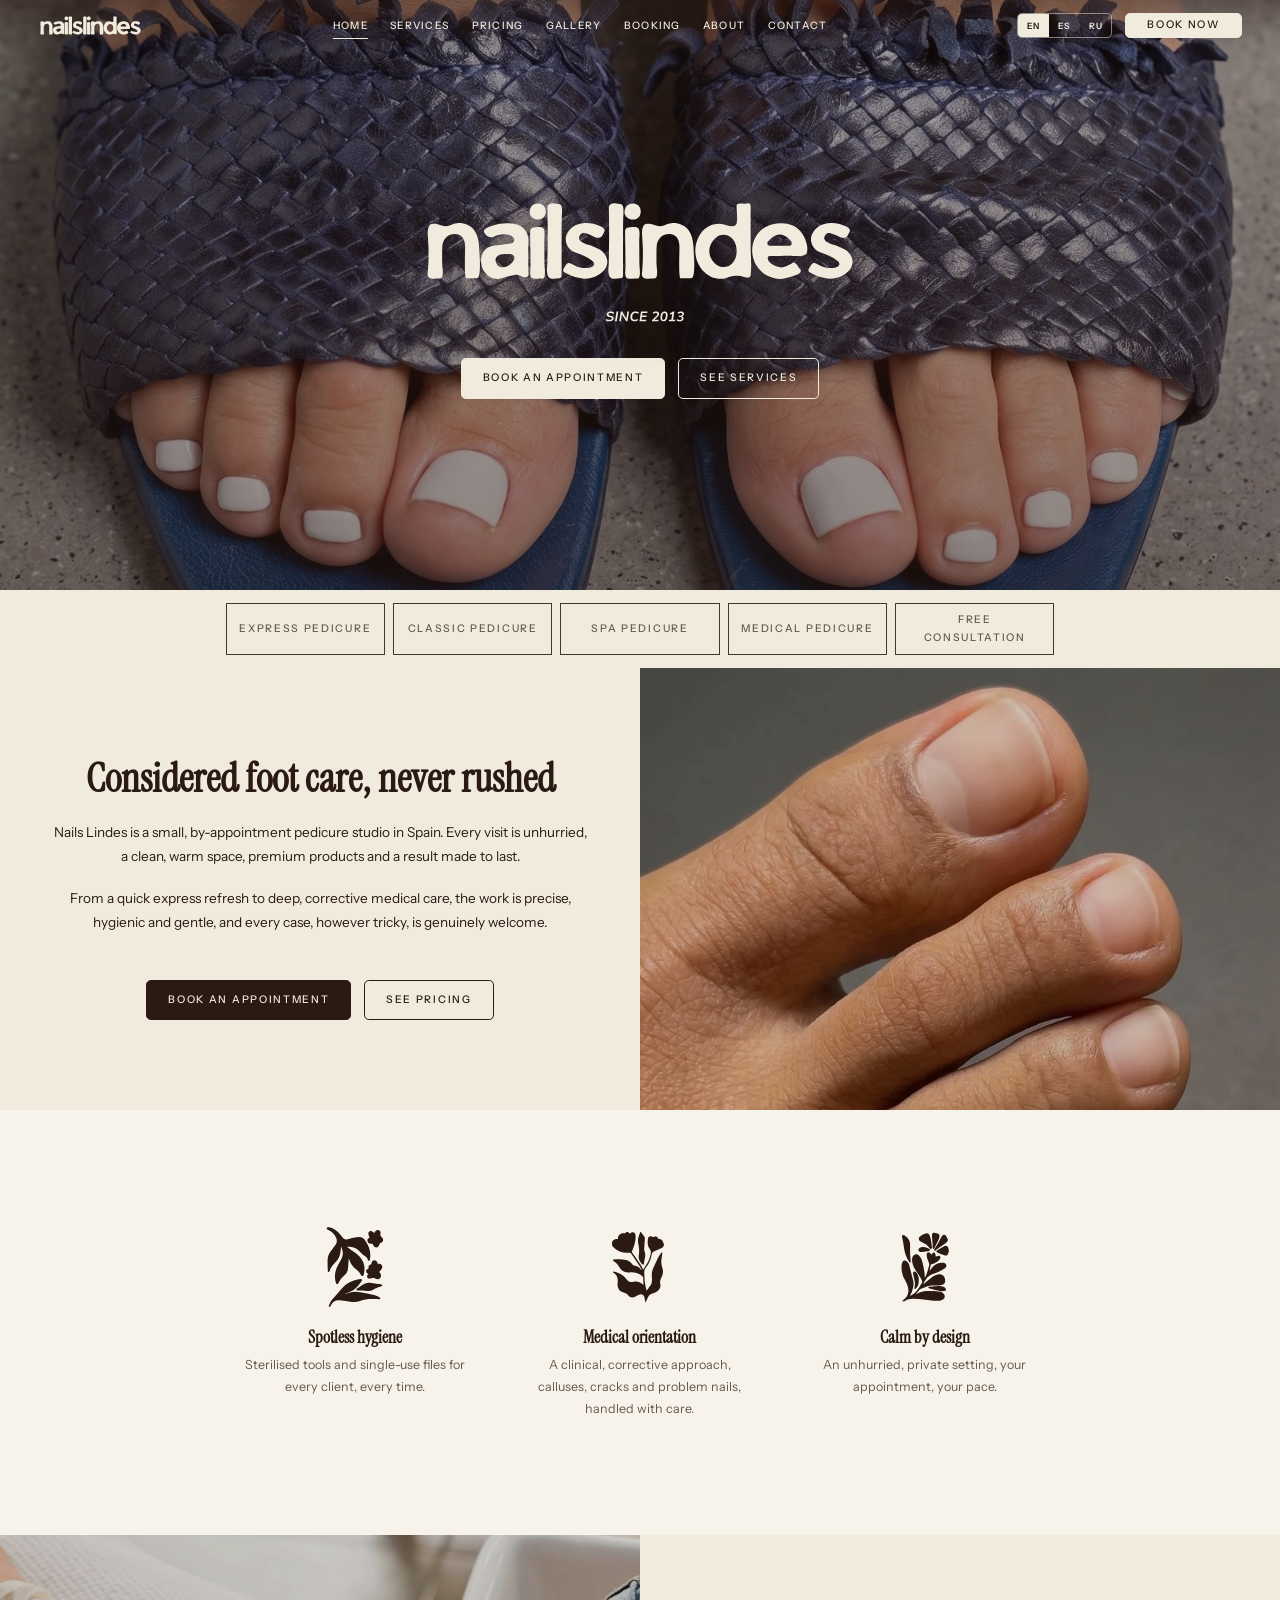
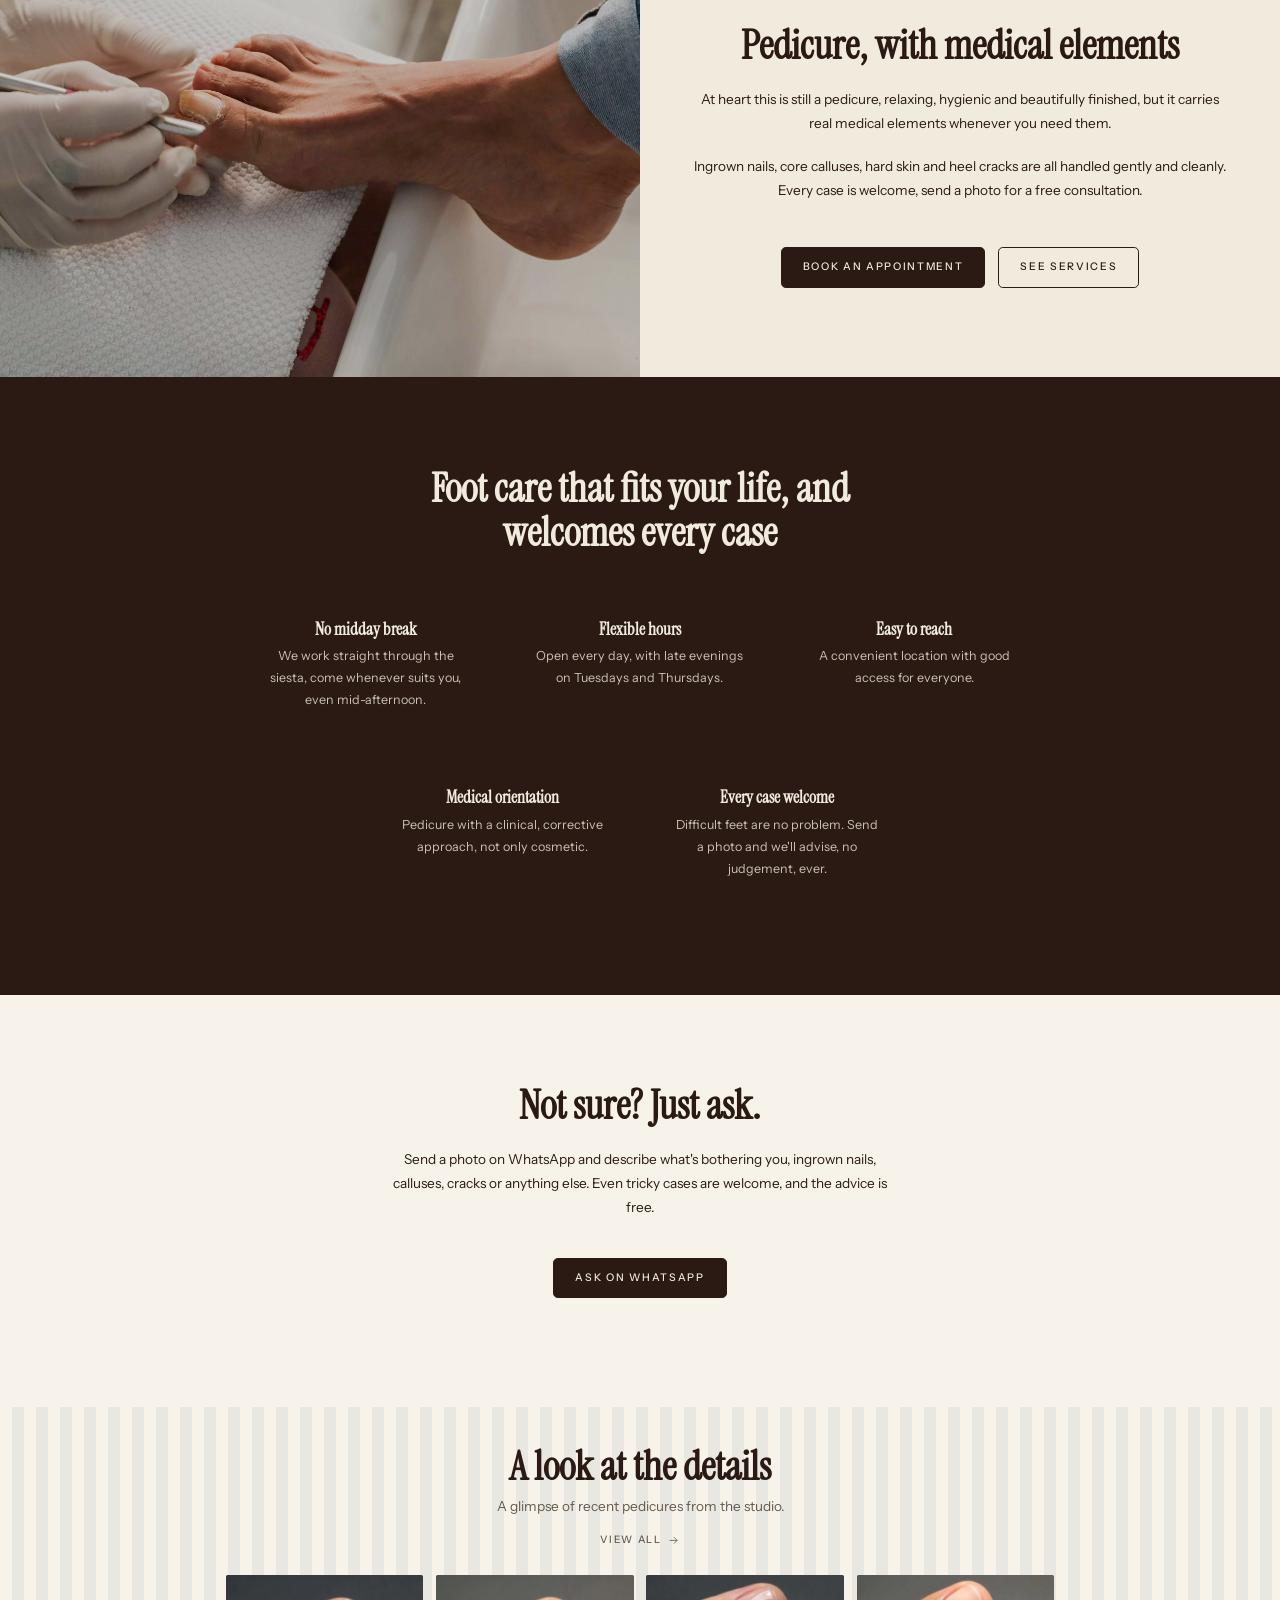
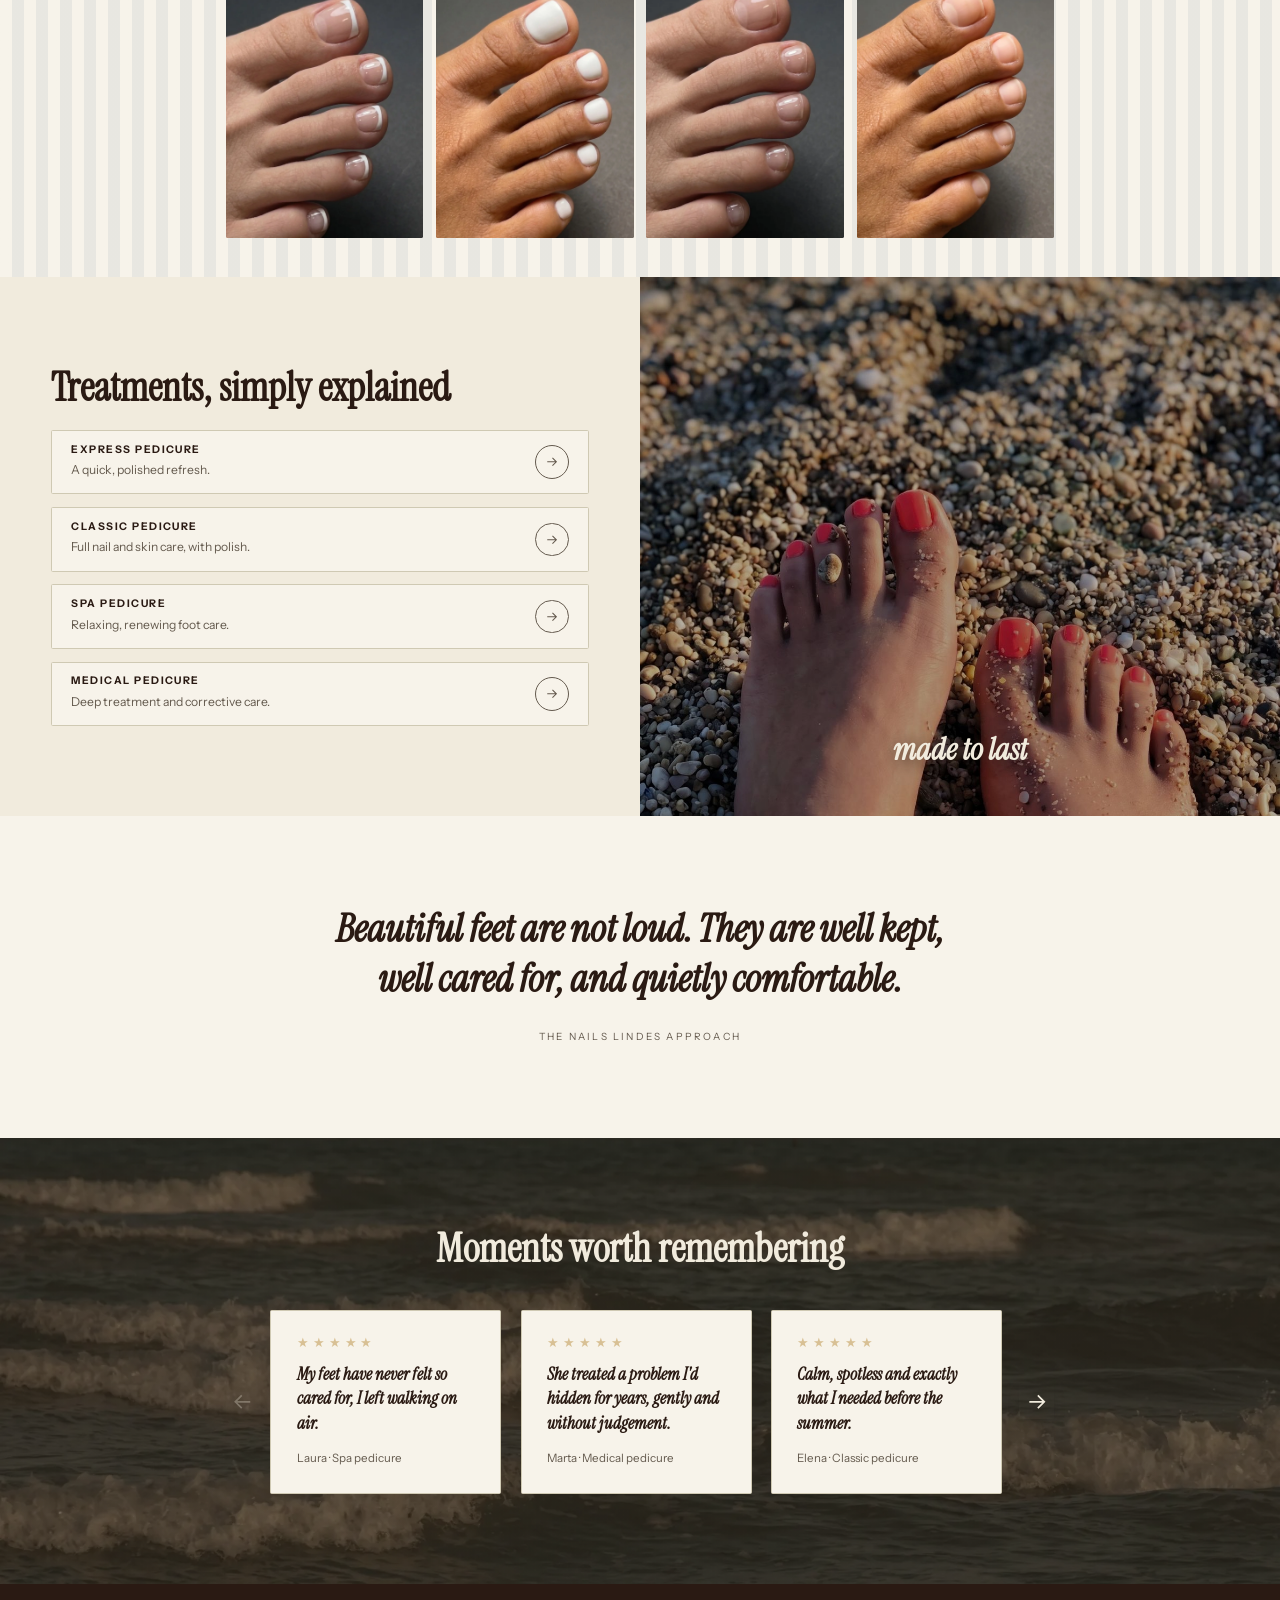
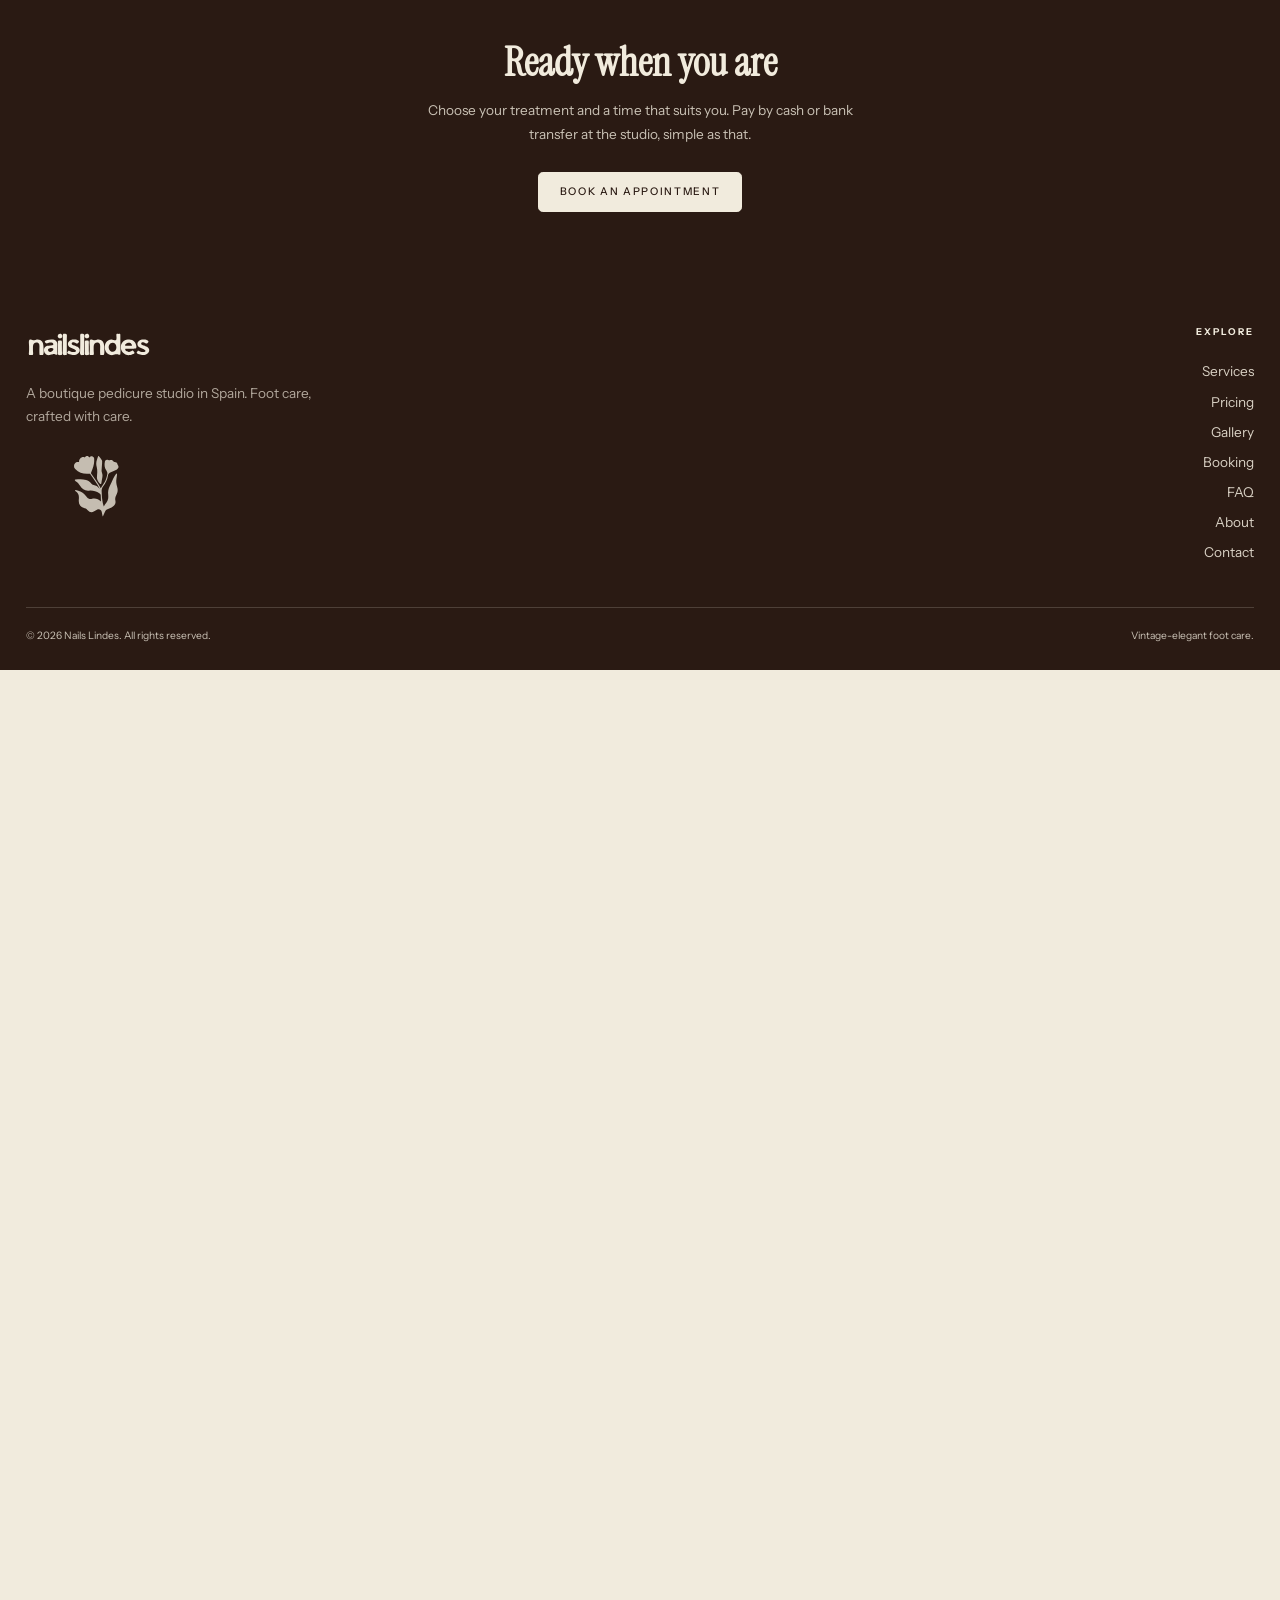
==== commit f4d8ce93: "Use "nails, pysty 6" for home treatments image Swap the home Treatments split image to the uploaded " ====
--- a/index.html
+++ b/index.html
@@ -215,7 +215,7 @@
         </ul>
       </div>
       <div class="fullsplit__media reveal">
-        <img src="assets/img/treat-feet.jpg" alt="Pedicure result at Nails Lindes" loading="lazy" width="900" height="1200" style="filter:brightness(.8)">
+        <img src="assets/img/home-treatments.jpg" alt="Pedicure result at Nails Lindes" loading="lazy" width="900" height="1200" style="filter:brightness(.8)">
         <span class="fullsplit__script">made to last</span>
       </div>
     </section>
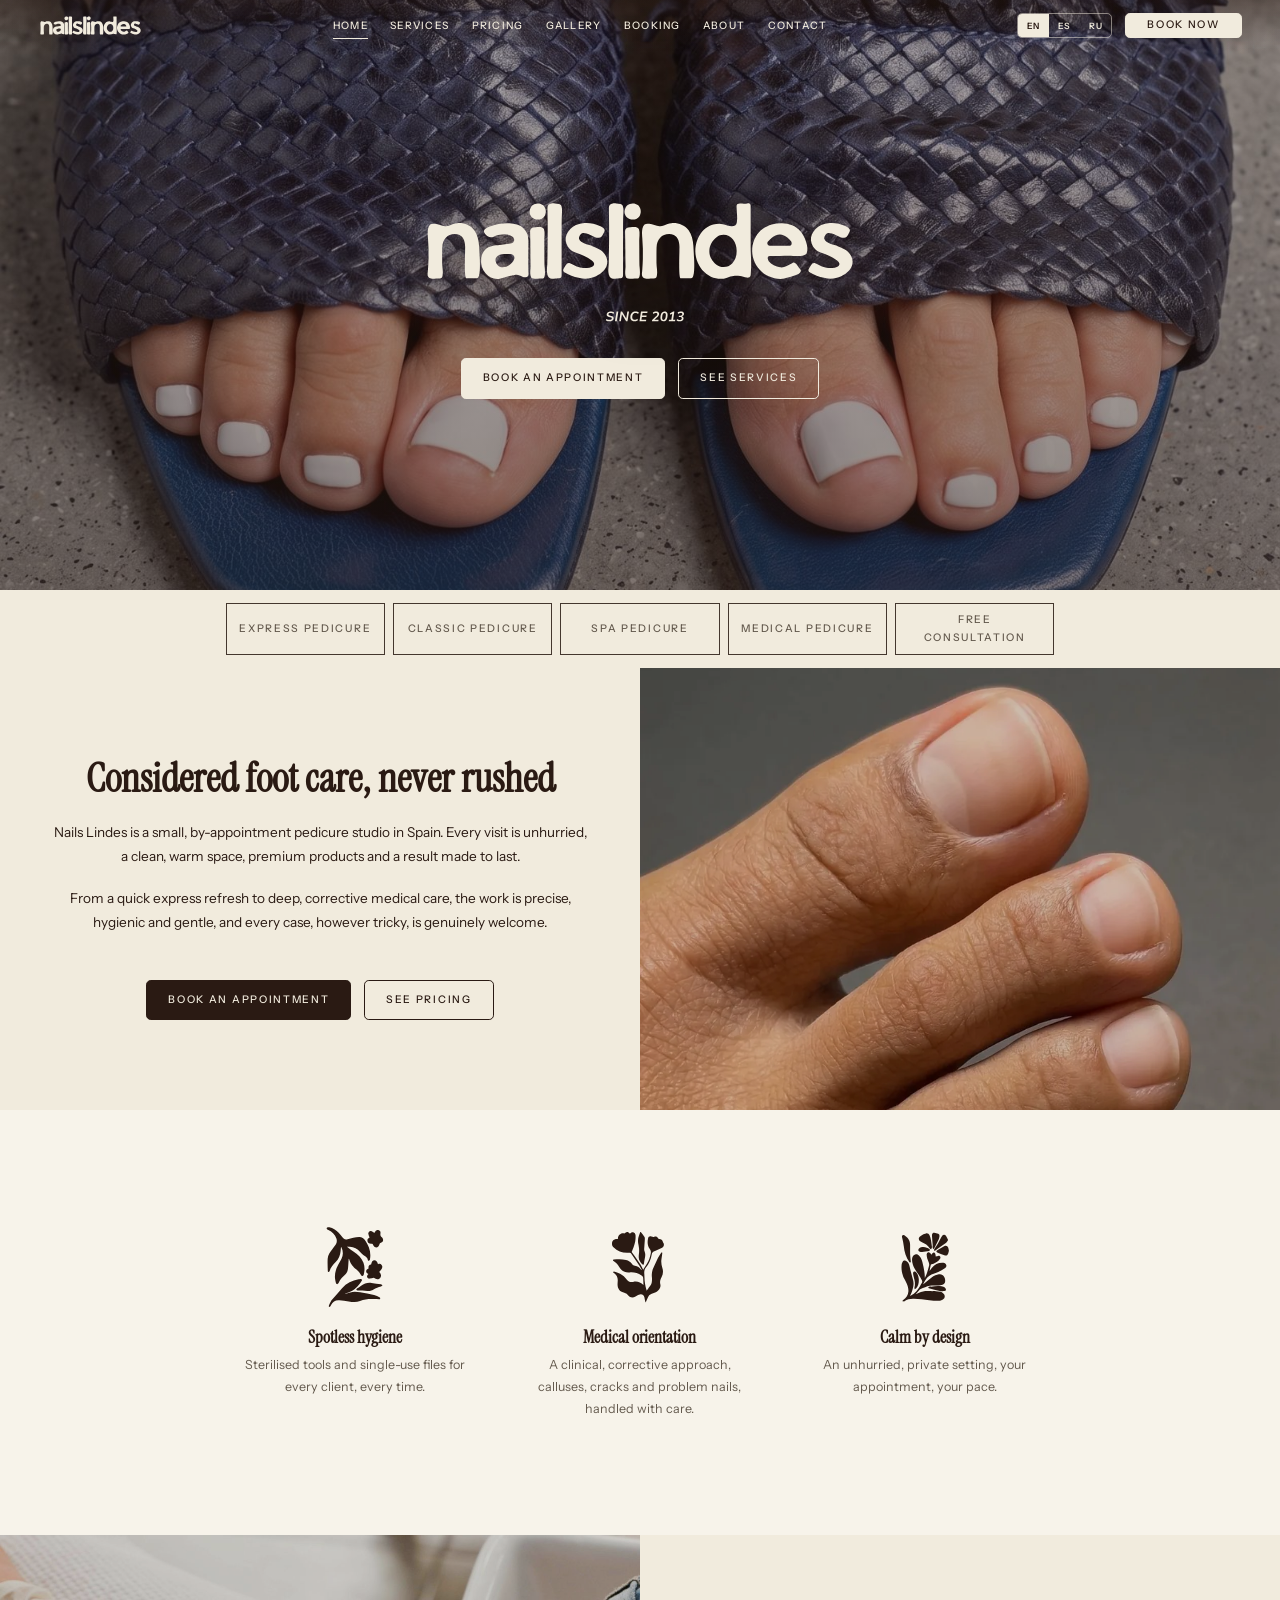
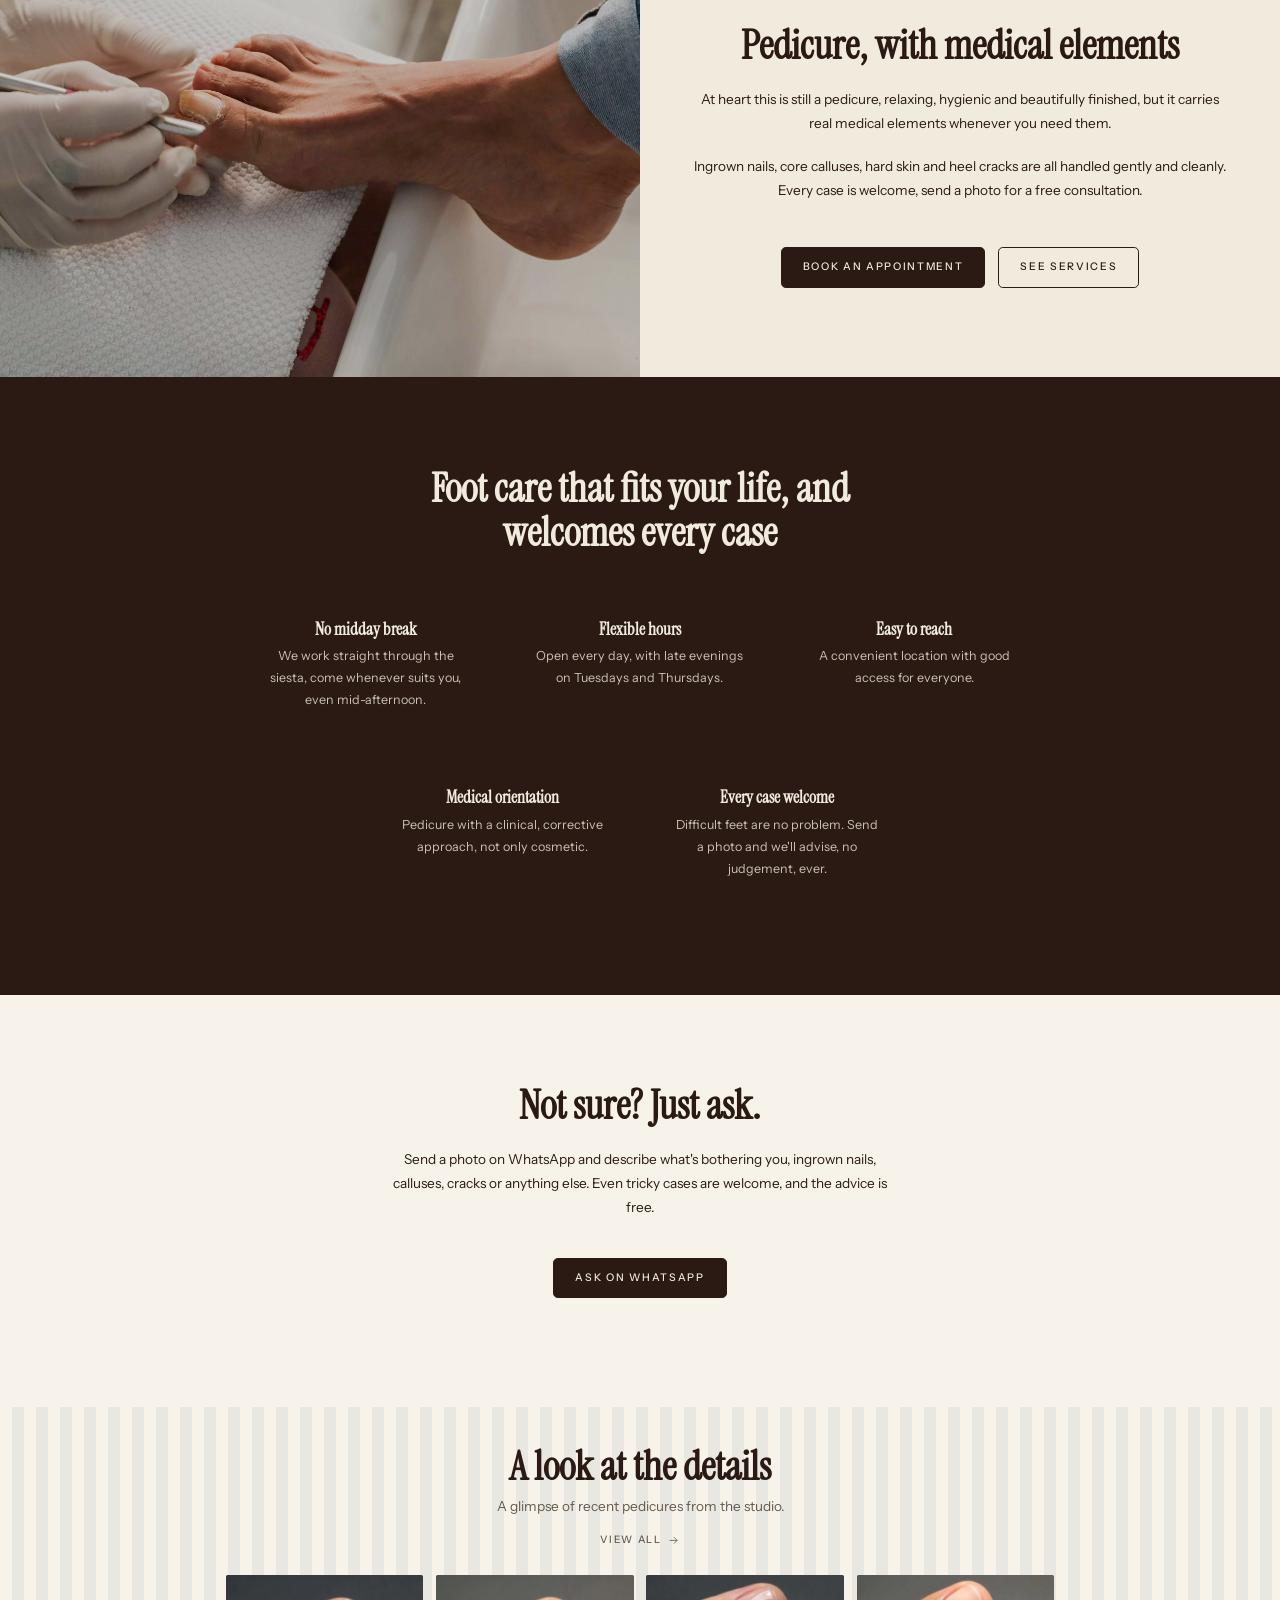
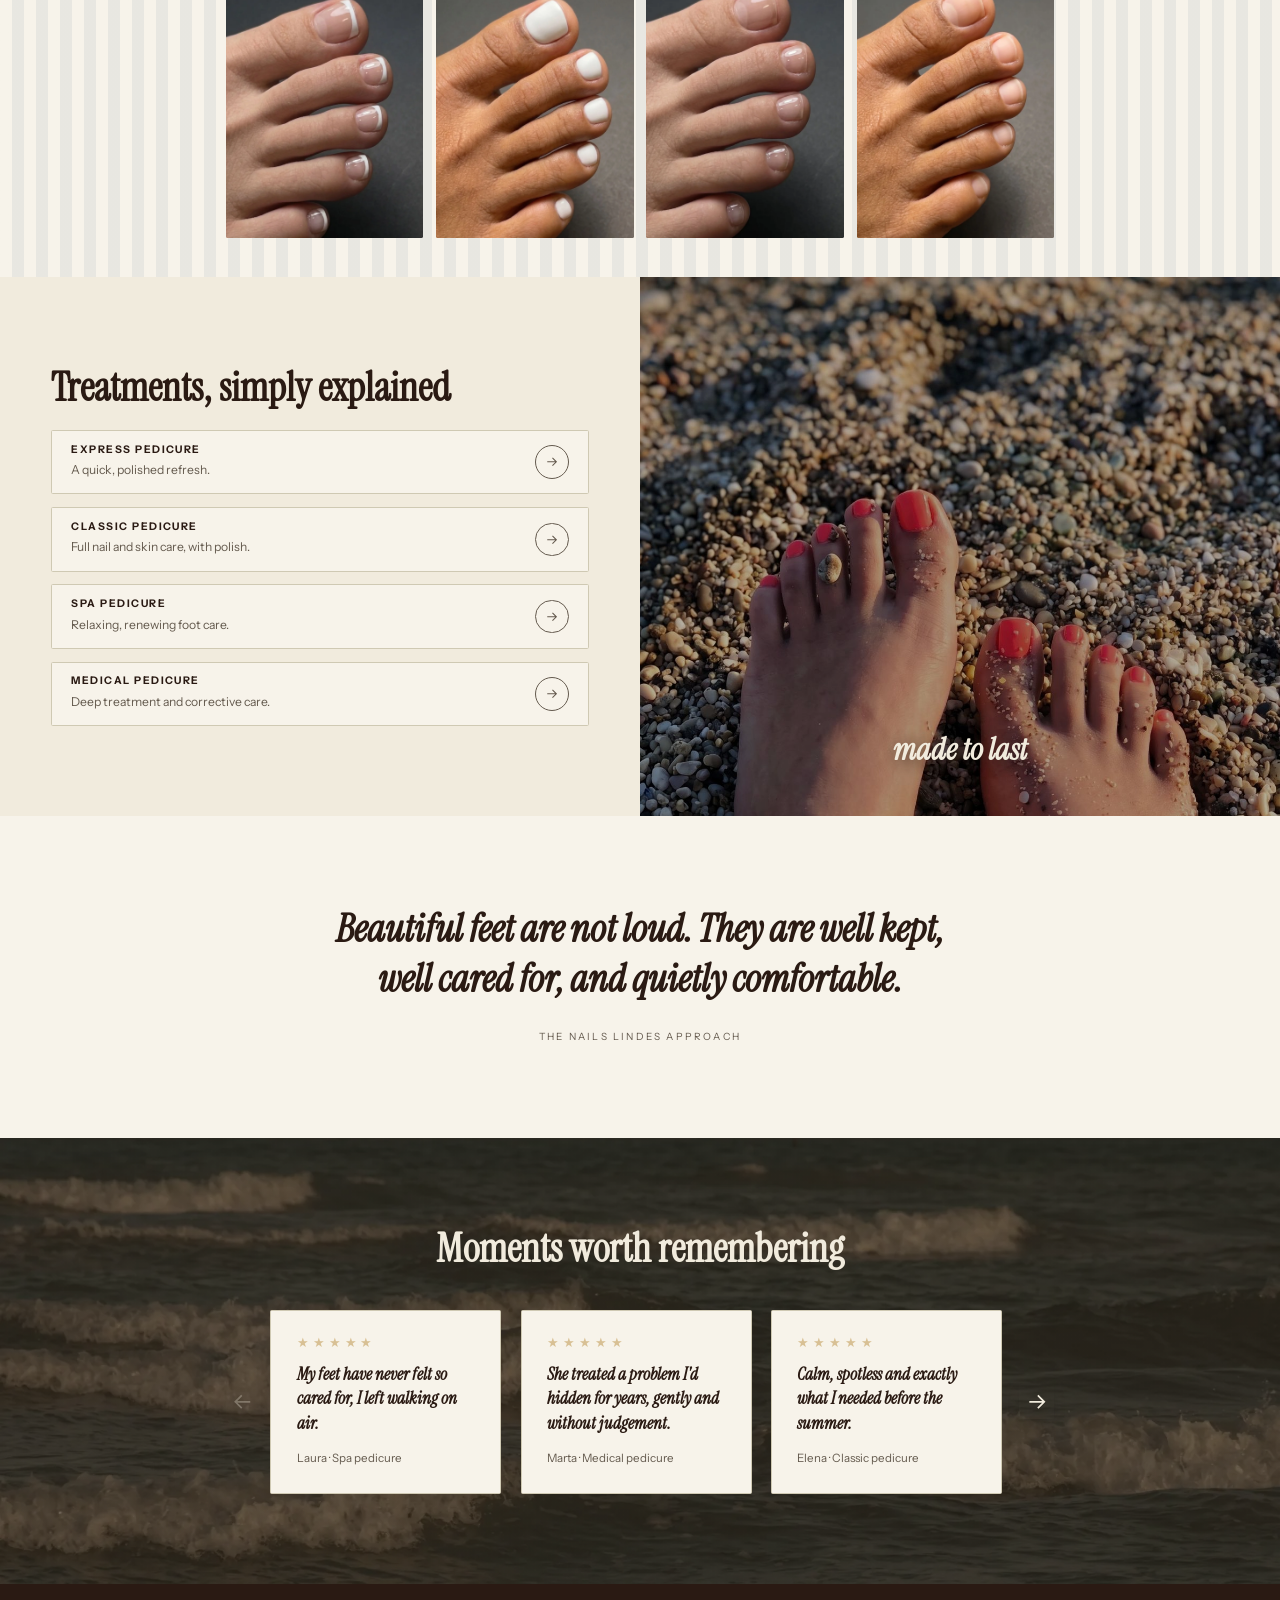
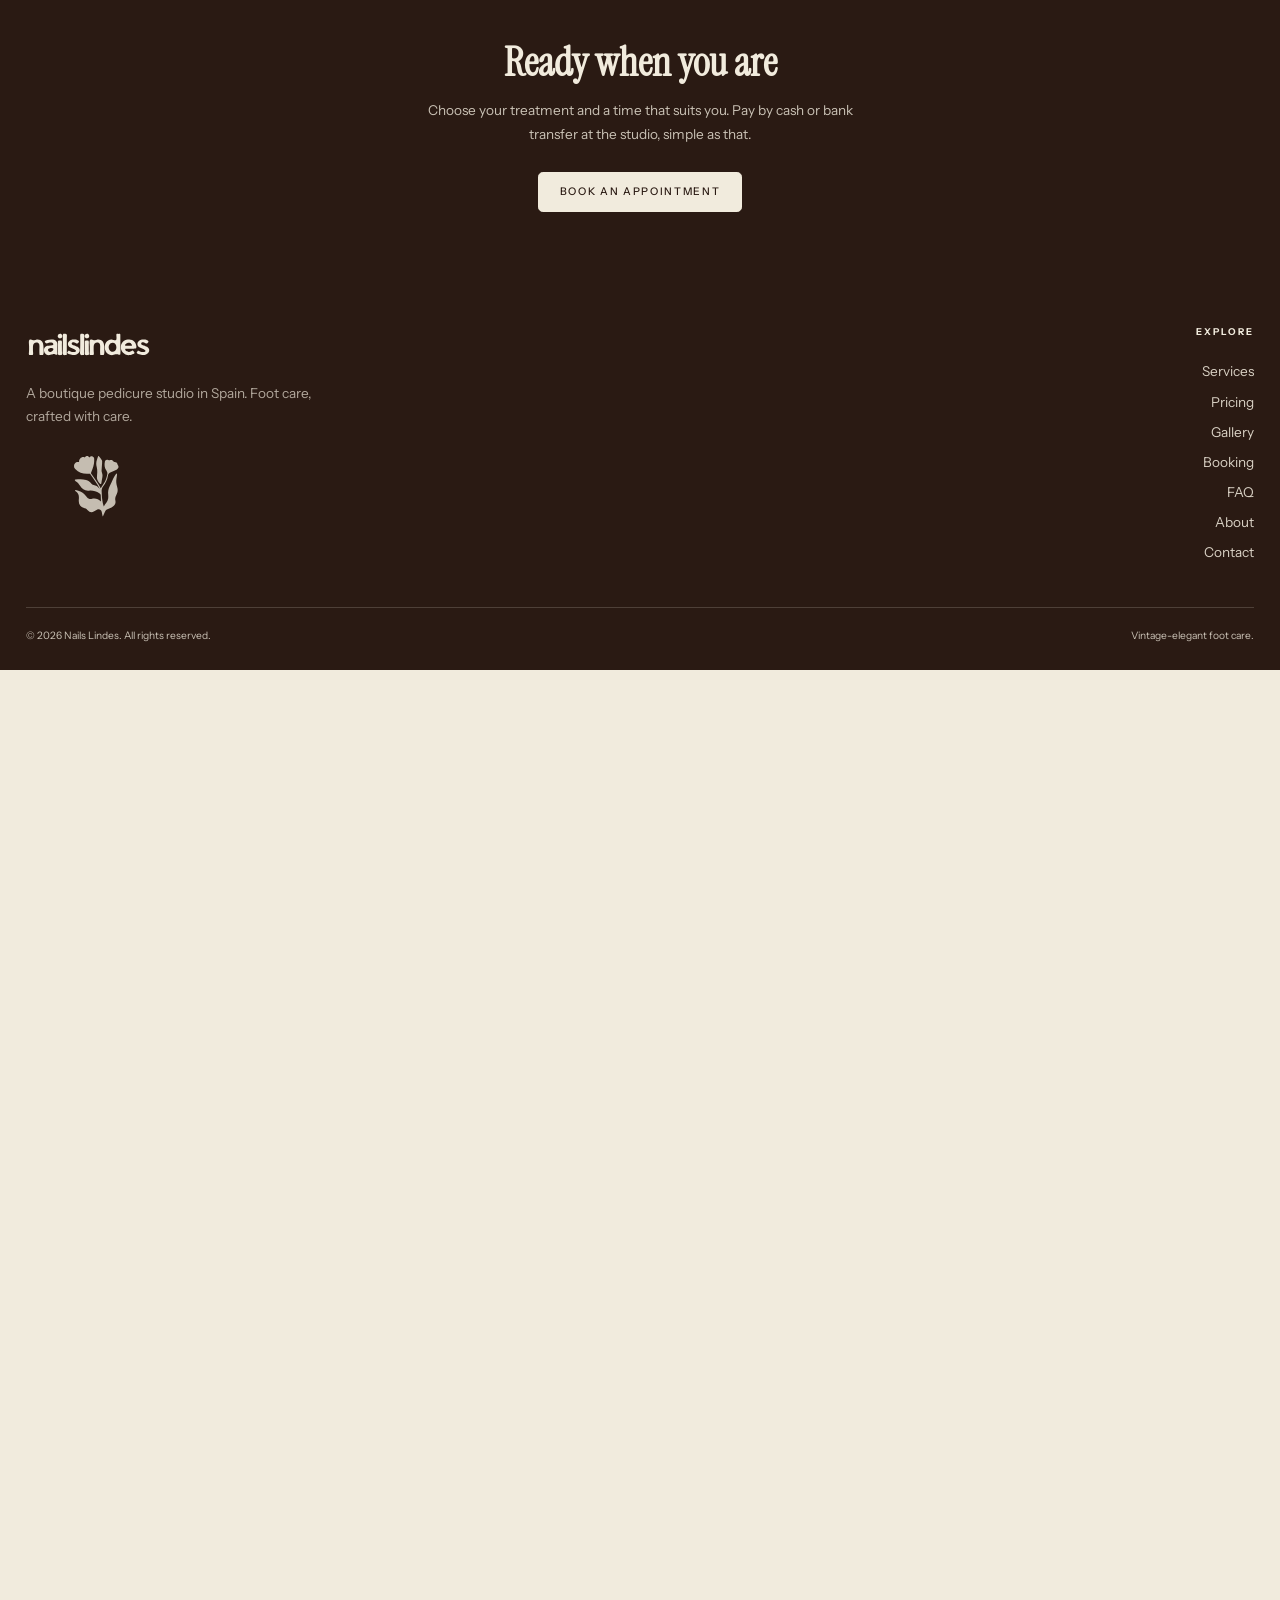
==== commit 47f4f046: "Raise hero image crop further (center 65%) Co-Authored-By: Claude Opus 4.8 <noreply@anthropic.com> C" ====
--- a/index.html
+++ b/index.html
@@ -8,7 +8,7 @@
   <link rel="preconnect" href="https://fonts.googleapis.com">
   <link rel="preconnect" href="https://fonts.gstatic.com" crossorigin>
   <link href="https://fonts.googleapis.com/css2?family=Instrument+Sans:ital,wght@0,400;0,500;0,600;0,700;1,400&family=Instrument+Serif:ital@0;1&display=swap" rel="stylesheet">
-  <link rel="stylesheet" href="assets/css/styles.css?v=63">
+  <link rel="stylesheet" href="assets/css/styles.css?v=65">
   <link rel="icon" href="assets/logos/mark.svg" type="image/svg+xml">
 </head>
 <body class="home">
@@ -49,7 +49,7 @@
         <img src="assets/img/hero-feet.jpg" alt="" width="1600" height="1000">
       </div>
       <div class="hero__inner">
-        <h1 class="hero__wordmark"><img src="assets/logos/hero-logo-2.svg?v=63" alt="Nails Lindes"></h1>
+        <h1 class="hero__wordmark"><img src="assets/logos/hero-logo-2.svg?v=65" alt="Nails Lindes"></h1>
         <div class="hero__cta">
           <a class="btn btn--light" data-book href="#" data-i18n="cta.bookAppt">Book an appointment</a>
           <a class="btn btn--ghost" href="services.html" style="--btn-fg:#F1EBDD;border-color:#F1EBDD" data-i18n="cta.seeServices">See services</a>
@@ -81,7 +81,7 @@
           <a class="btn btn--ghost" href="pricing.html" data-i18n="cta.seePricing">See pricing</a>
         </div>
       </div>
-      <div class="fullsplit__media reveal"><img src="assets/img/intro-pl2.webp?v=63" alt="Pedicure result at Nails Lindes" loading="lazy" width="900" height="1200"></div>
+      <div class="fullsplit__media reveal"><img src="assets/img/intro-pl2.webp?v=65" alt="Pedicure result at Nails Lindes" loading="lazy" width="900" height="1200"></div>
     </section>
 
     <!-- ================= Marquee ================= -->
@@ -91,17 +91,17 @@
       <div class="container">
         <div class="feature-grid">
           <div class="feature reveal">
-            <img class="feature__icon" src="assets/graphics/g2.svg?v=63" alt="" width="60" height="60" loading="lazy">
+            <img class="feature__icon" src="assets/graphics/g2.svg?v=65" alt="" width="60" height="60" loading="lazy">
             <h3 data-i18n="home.f1Title">Spotless hygiene</h3>
             <p data-i18n="home.f1Body">Sterilised tools and single-use files for every client, every time.</p>
           </div>
           <div class="feature reveal">
-            <img class="feature__icon" src="assets/graphics/g3.svg?v=63" alt="" width="60" height="60" loading="lazy">
+            <img class="feature__icon" src="assets/graphics/g3.svg?v=65" alt="" width="60" height="60" loading="lazy">
             <h3 data-i18n="home.f2Title">Medical orientation</h3>
             <p data-i18n="home.f2Body">A clinical, corrective approach, calluses, cracks and problem nails, handled with care.</p>
           </div>
           <div class="feature reveal">
-            <img class="feature__icon" src="assets/graphics/g4.svg?v=63" alt="" width="60" height="60" loading="lazy">
+            <img class="feature__icon" src="assets/graphics/g4.svg?v=65" alt="" width="60" height="60" loading="lazy">
             <h3 data-i18n="home.f3Title">Calm by design</h3>
             <p data-i18n="home.f3Body">An unhurried, private setting, your appointment, your pace.</p>
           </div>
@@ -181,10 +181,10 @@
           </a>
         </div>
         <div class="gallery-row">
-          <a class="thumb reveal" href="gallery.html"><img src="assets/img/galh-1.webp?v=63" alt="Pedicure at Nails Lindes" loading="lazy" width="1600" height="1200"></a>
-          <a class="thumb reveal" href="gallery.html"><img src="assets/img/galh-2.webp?v=63" alt="Pedicure at Nails Lindes" loading="lazy" width="1600" height="1200"></a>
-          <a class="thumb reveal" href="gallery.html"><img src="assets/img/galh-3.webp?v=63" alt="Pedicure at Nails Lindes" loading="lazy" width="1600" height="1200"></a>
-          <a class="thumb reveal" href="gallery.html"><img src="assets/img/galh-4.webp?v=63" alt="Pedicure at Nails Lindes" loading="lazy" width="1600" height="1200"></a>
+          <a class="thumb reveal" href="gallery.html"><img src="assets/img/galh-1.webp?v=65" alt="Pedicure at Nails Lindes" loading="lazy" width="1600" height="1200"></a>
+          <a class="thumb reveal" href="gallery.html"><img src="assets/img/galh-2.webp?v=65" alt="Pedicure at Nails Lindes" loading="lazy" width="1600" height="1200"></a>
+          <a class="thumb reveal" href="gallery.html"><img src="assets/img/galh-3.webp?v=65" alt="Pedicure at Nails Lindes" loading="lazy" width="1600" height="1200"></a>
+          <a class="thumb reveal" href="gallery.html"><img src="assets/img/galh-4.webp?v=65" alt="Pedicure at Nails Lindes" loading="lazy" width="1600" height="1200"></a>
         </div>
       </div>
     </section>
@@ -321,8 +321,8 @@
     </div>
   </footer>
 
-  <script src="assets/js/config.js?v=63"></script>
-  <script src="assets/js/i18n.js?v=63"></script>
-  <script src="assets/js/main.js?v=63"></script>
+  <script src="assets/js/config.js?v=65"></script>
+  <script src="assets/js/i18n.js?v=65"></script>
+  <script src="assets/js/main.js?v=65"></script>
 </body>
 </html>
--- a/assets/css/styles.css
+++ b/assets/css/styles.css
@@ -321,7 +321,7 @@
   overflow: hidden;
 }
 .hero__media { position: absolute; inset: 0; }
-.hero__media img { width: 100%; height: 100%; object-fit: cover; object-position: center 50%; }
+.hero__media img { width: 100%; height: 100%; object-fit: cover; object-position: center 65%; }
 .hero::after {
   content: "";
   position: absolute; inset: 0;
@@ -489,8 +489,8 @@
   grid-template-columns: repeat(3, 1fr);
   gap: var(--space-2);
 }
-.gallery-grid .thumb { aspect-ratio: 1 / 1; }
-.gallery-grid .thumb img { object-fit: contain; background: var(--bg); }
+.gallery-grid .thumb { aspect-ratio: 3 / 4; }
+.gallery-grid .thumb img { object-fit: cover; background: var(--bg); }
 @media (max-width: 900px) { .gallery-row { grid-template-columns: repeat(2, 1fr); } .gallery-grid { grid-template-columns: repeat(2, 1fr); } }
 @media (max-width: 520px) { .gallery-grid { grid-template-columns: 1fr; } }
 
